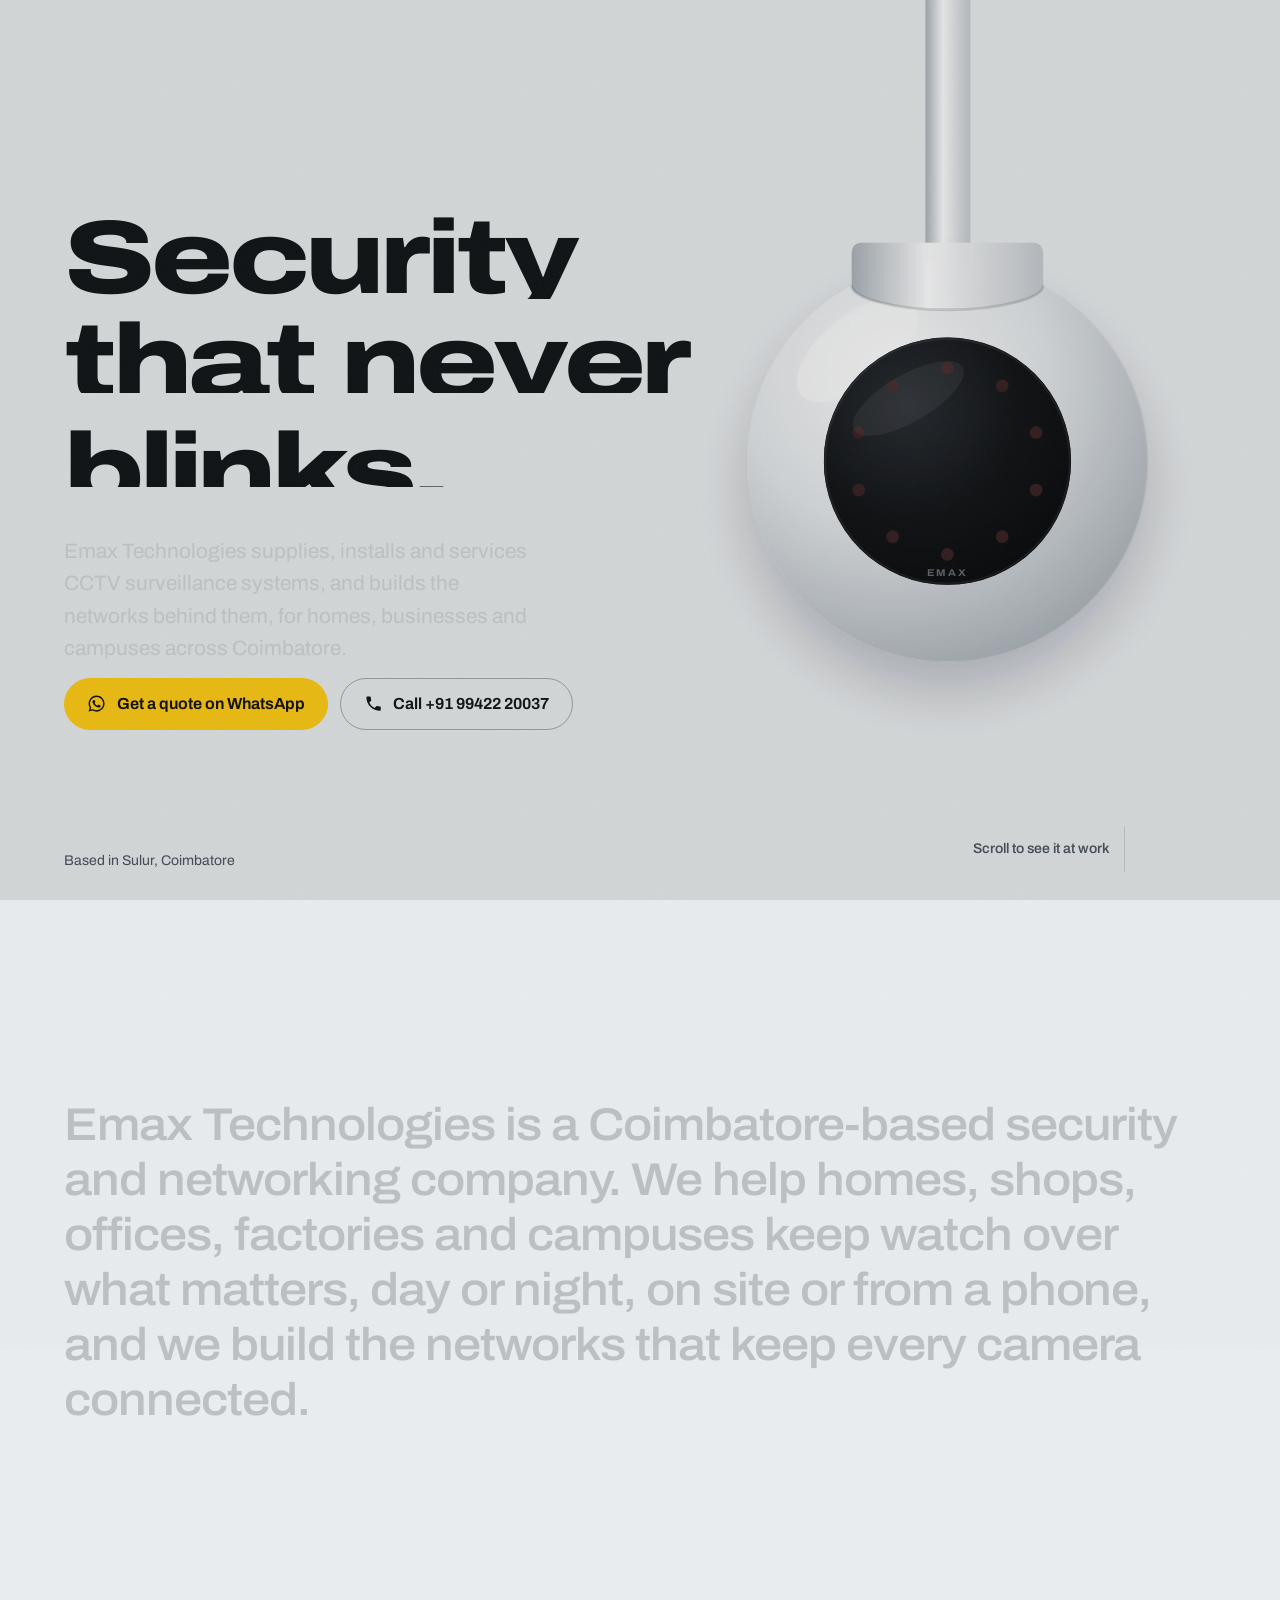
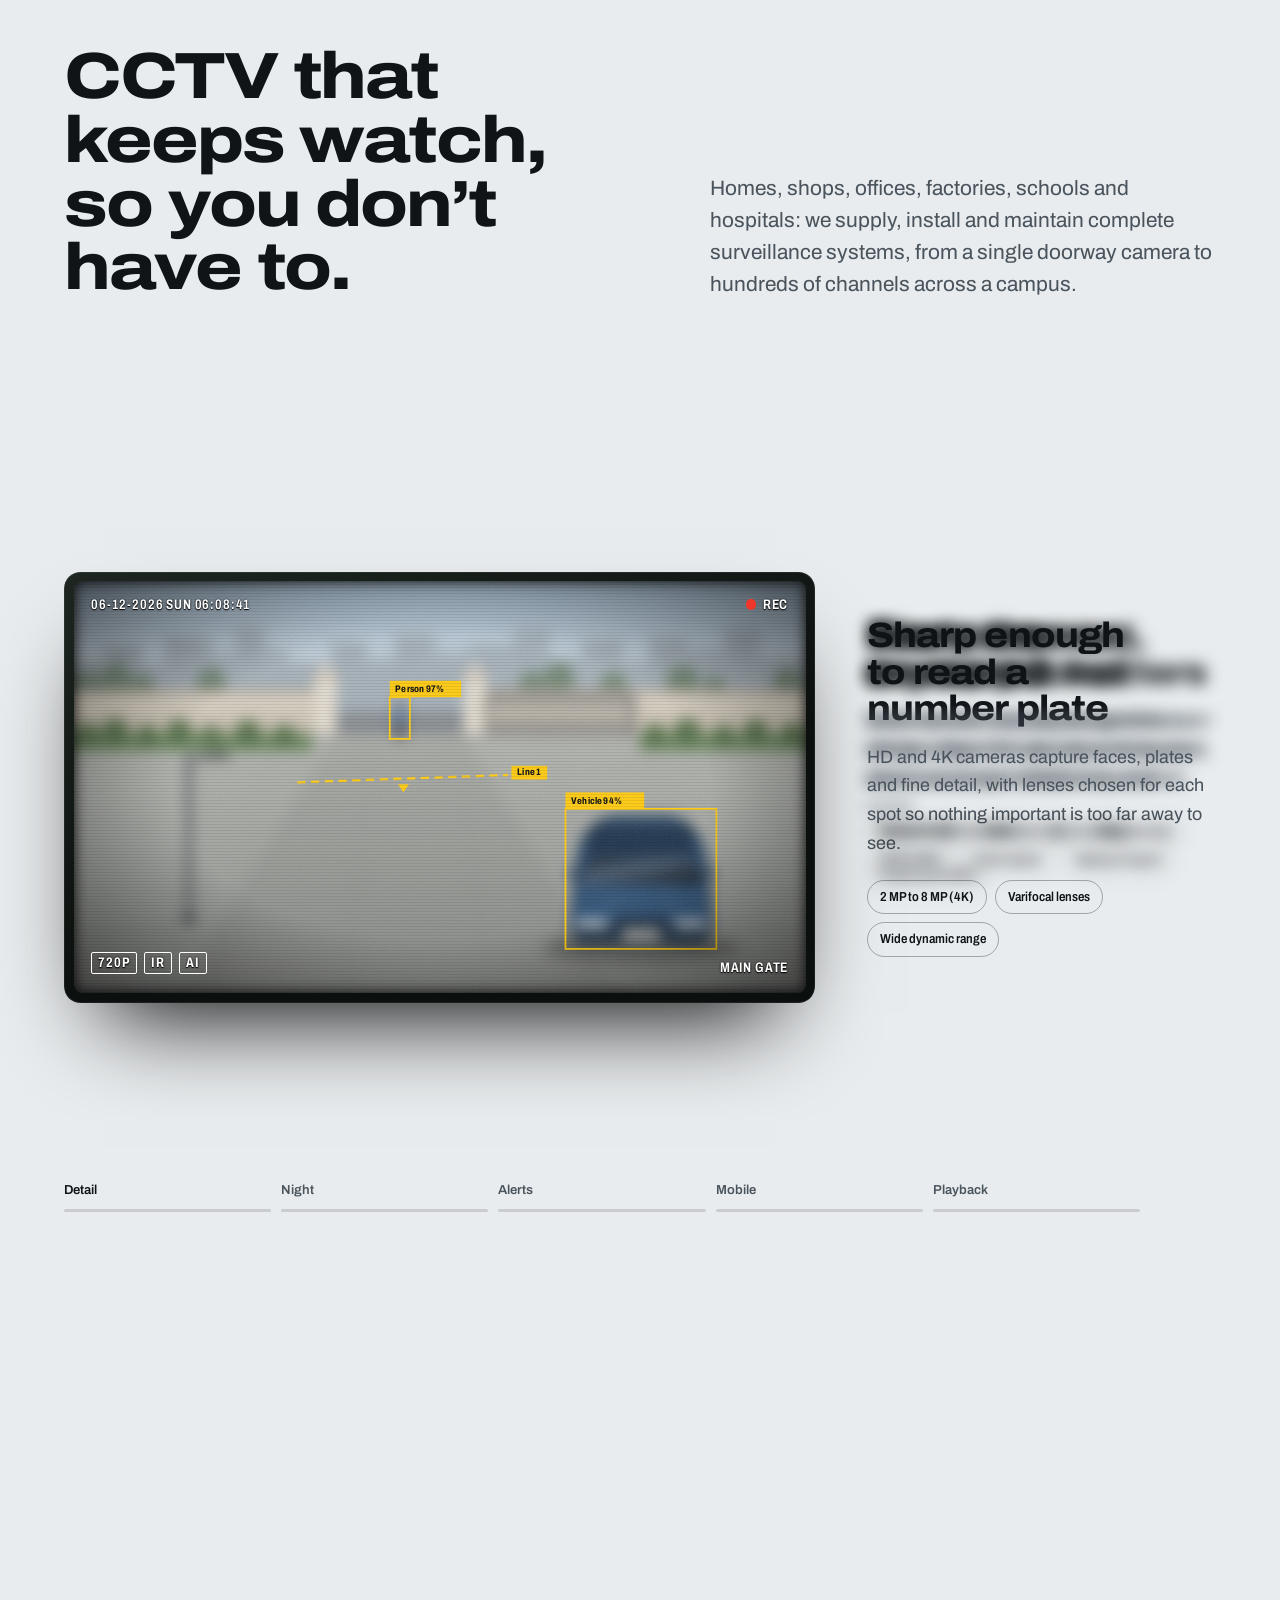
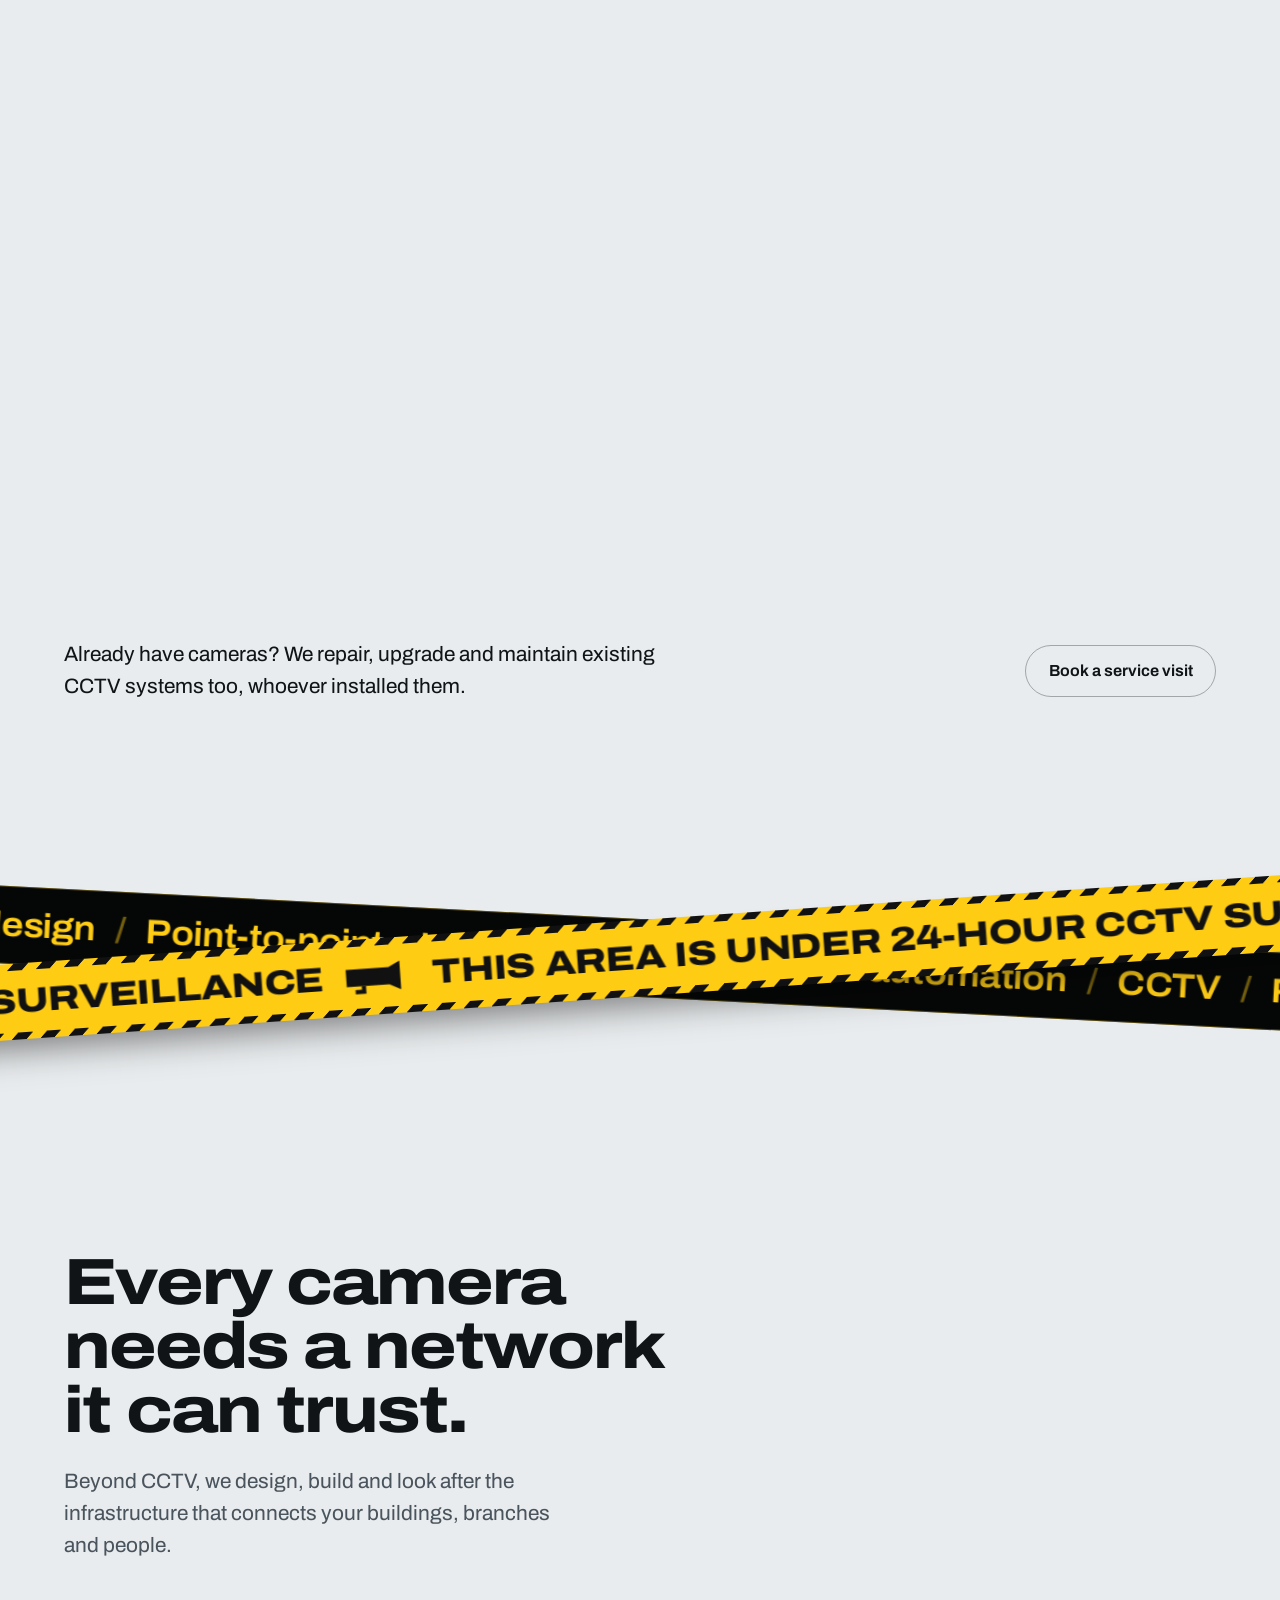
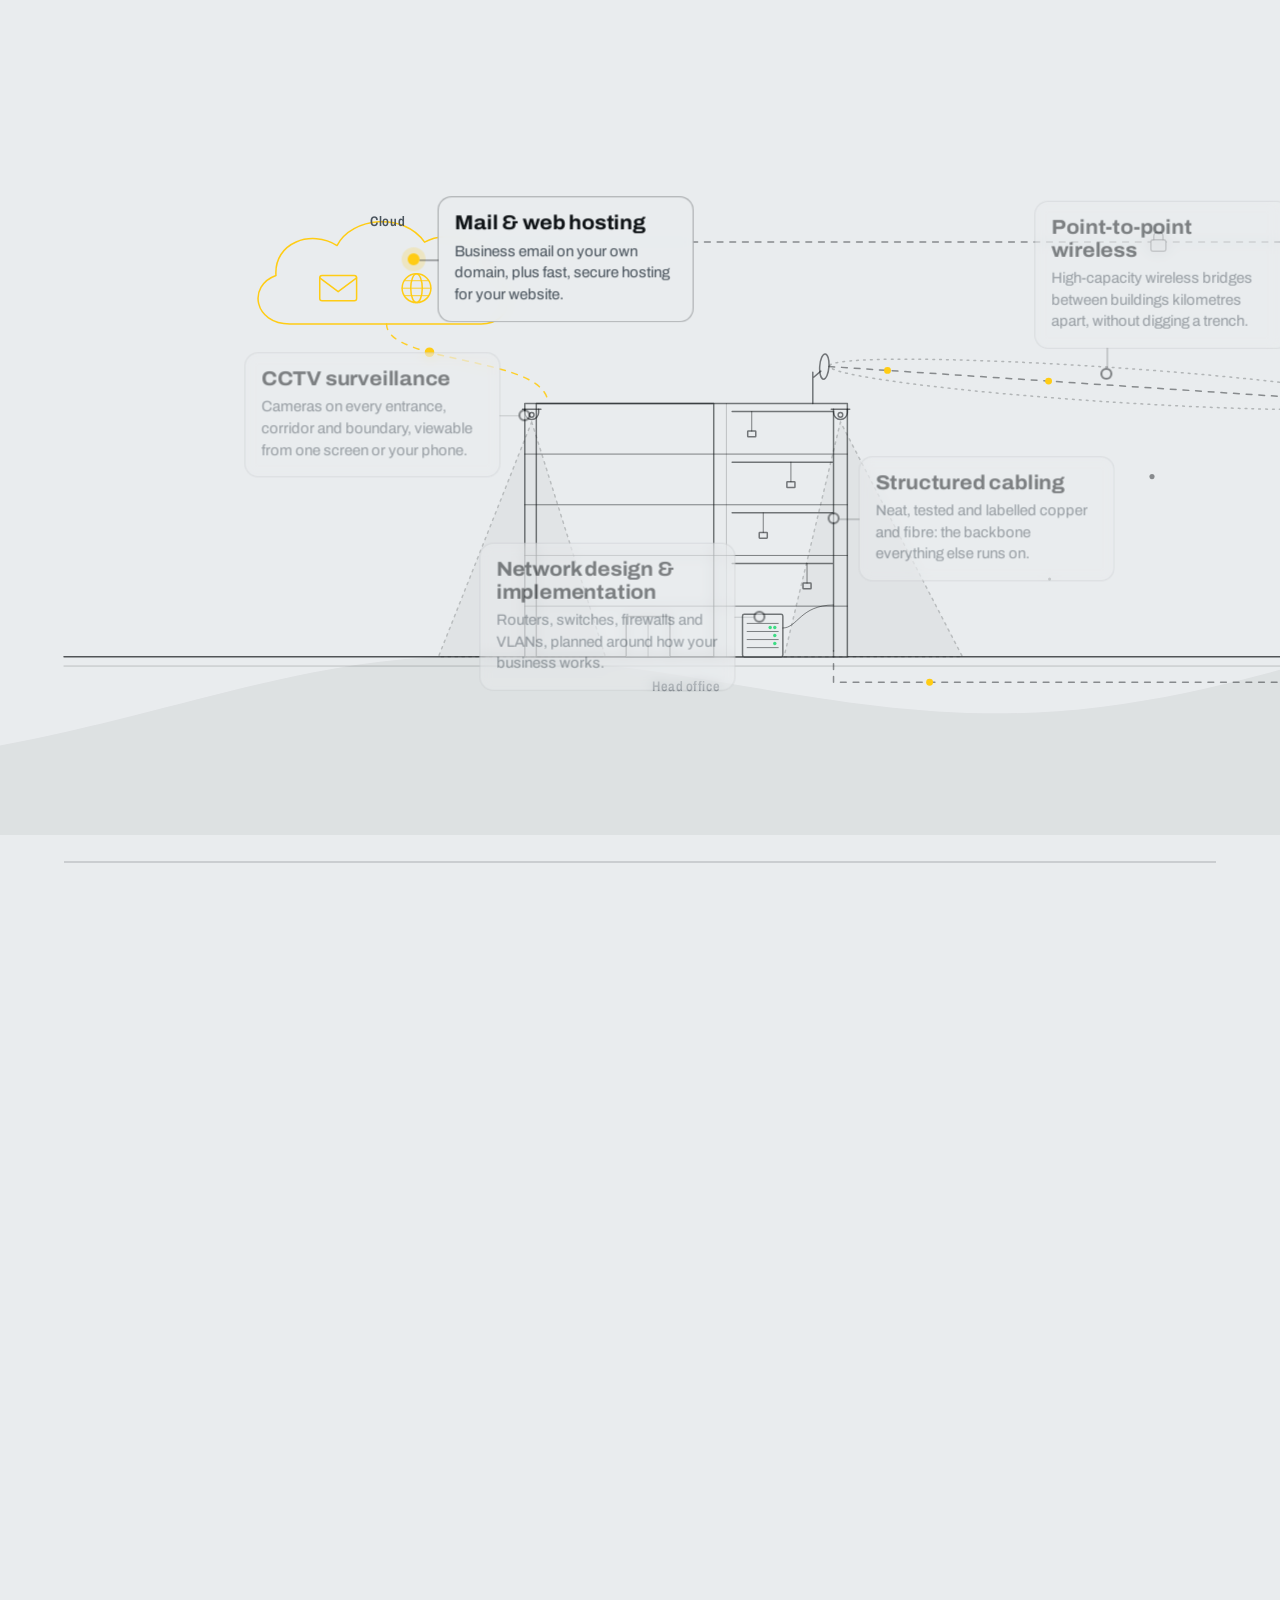
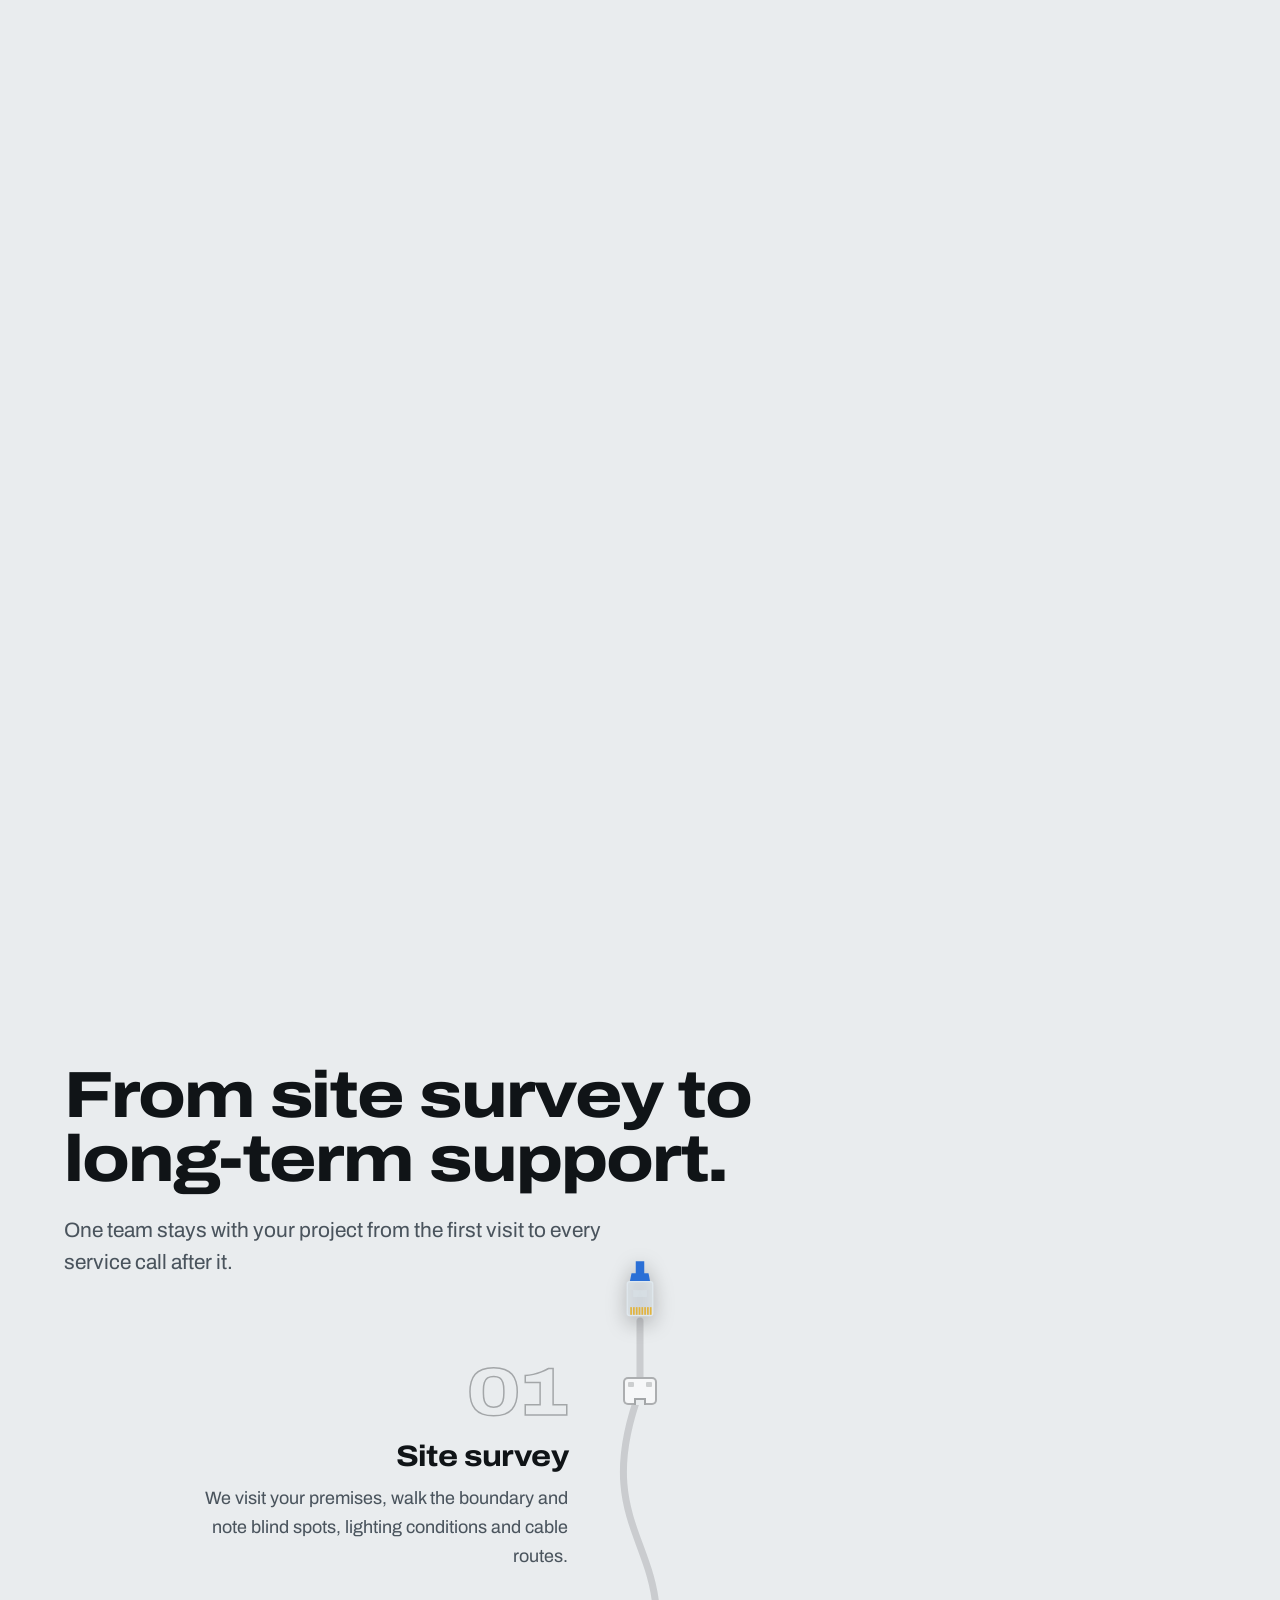
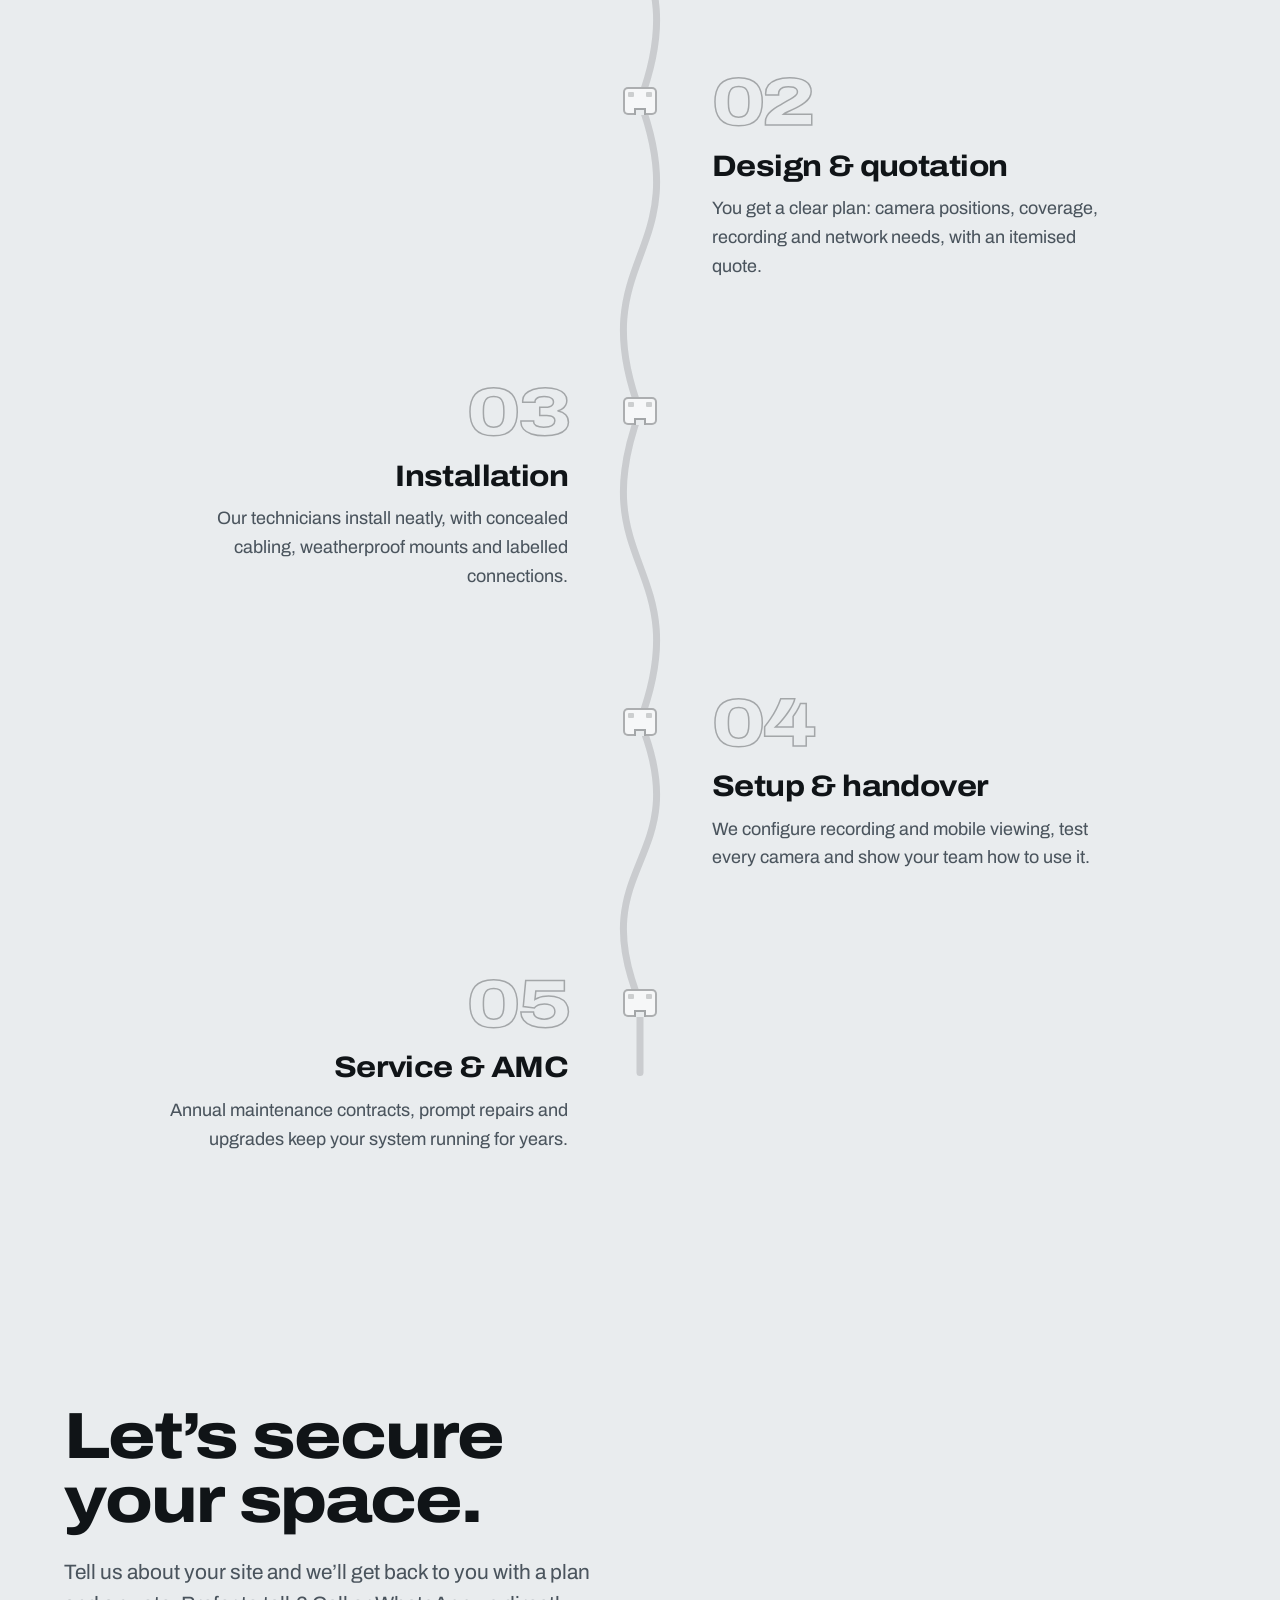
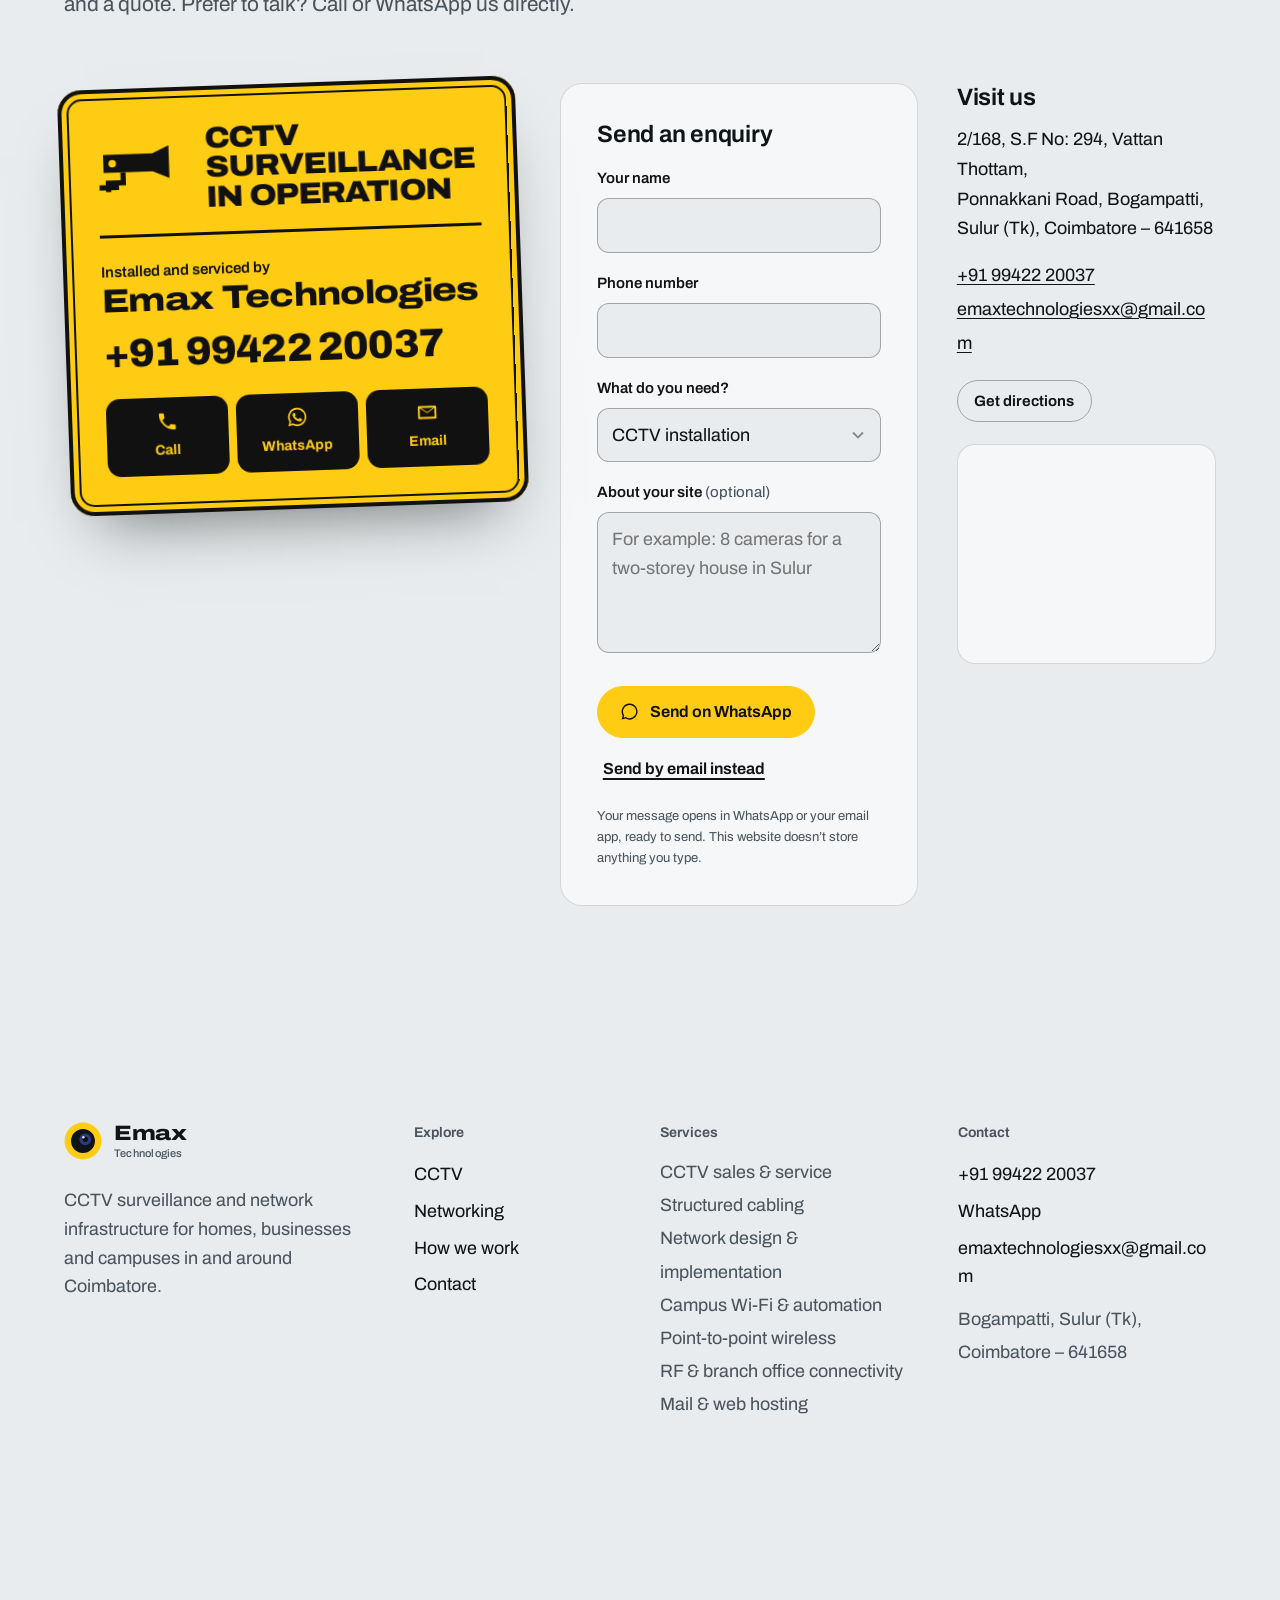
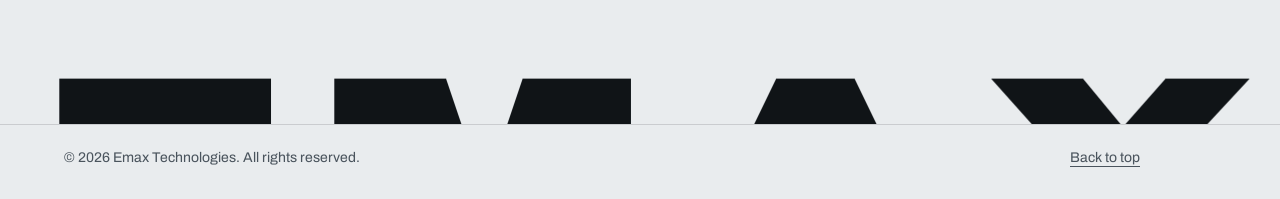
==== index.html @ 62b6ce47 "first commit" ====
<!doctype html>
<html lang="en-IN" class="no-js" data-theme="day">
<head>
  <meta charset="utf-8">
  <meta name="viewport" content="width=device-width, initial-scale=1, viewport-fit=cover">
  <title>Emax Technologies | CCTV Surveillance &amp; Network Solutions in Coimbatore</title>
  <meta name="description" content="Emax Technologies supplies, installs and services CCTV surveillance systems in Coimbatore, and builds the networks behind them: structured cabling, network design, campus Wi-Fi, point-to-point wireless, RF and branch office connectivity, and mail &amp; web hosting.">
  <meta name="theme-color" content="#E9ECEE">
  <meta name="format-detection" content="telephone=no">
  <link rel="icon" href="assets/img/favicon.svg" type="image/svg+xml">
  <link rel="apple-touch-icon" href="assets/img/apple-touch-icon.png">

  <meta property="og:type" content="website">
  <meta property="og:site_name" content="Emax Technologies">
  <meta property="og:title" content="Emax Technologies | CCTV &amp; Network Solutions, Coimbatore">
  <meta property="og:description" content="CCTV surveillance sales, installation and service, plus the networks behind them, for homes, businesses and campuses across Coimbatore.">
  <meta property="og:image" content="assets/img/og-image.png">
  <meta property="og:locale" content="en_IN">
  <meta name="twitter:card" content="summary_large_image">

  <link rel="preconnect" href="https://fonts.googleapis.com">
  <link rel="preconnect" href="https://fonts.gstatic.com" crossorigin>
  <link rel="stylesheet" href="https://fonts.googleapis.com/css2?family=Archivo:wdth,wght@62..125,100..900&amp;display=swap">
  <link rel="stylesheet" href="assets/css/main.css">
  <script>document.documentElement.className = document.documentElement.className.replace('no-js', 'js');</script>

  <script type="application/ld+json">
  {
    "@context": "https://schema.org",
    "@type": "LocalBusiness",
    "name": "Emax Technologies",
    "description": "CCTV surveillance sales and service, structured cabling, network design and implementation, campus Wi-Fi and automation, point-to-point wireless, RF and branch office connectivity, and mail & web hosting in Coimbatore.",
    "telephone": "+91-99422-20037",
    "email": "emaxtechnologiesxx@gmail.com",
    "address": {
      "@type": "PostalAddress",
      "streetAddress": "2/168, S.F No: 294, Vattan Thottam, Ponnakkani Road, Bogampatti",
      "addressLocality": "Sulur Taluk, Coimbatore",
      "addressRegion": "Tamil Nadu",
      "postalCode": "641658",
      "addressCountry": "IN"
    },
    "areaServed": "Coimbatore",
    "knowsAbout": [
      "CCTV surveillance sales and service",
      "RF connectivity",
      "Branch office connectivity",
      "Mail and web hosting",
      "Structured cabling",
      "Network design and implementation",
      "Point-to-point wireless connectivity",
      "Campus Wi-Fi and automation"
    ]
  }
  </script>
</head>
<body>
  <a class="skip" href="#main">Skip to content</a>

  <!-- Shared SVG definitions: the lens used by the loader and the hero camera -->
  <svg class="sprite" width="0" height="0" aria-hidden="true" focusable="false">
    <defs>
      <radialGradient id="gGlass" cx="40%" cy="36%" r="72%">
        <stop offset="0" stop-color="#4a5aa8"/>
        <stop offset=".32" stop-color="#232766"/>
        <stop offset=".68" stop-color="#0b0c1c"/>
        <stop offset="1" stop-color="#040408"/>
      </radialGradient>
      <linearGradient id="gCoat" x1="0" y1="0" x2="1" y2="1">
        <stop offset=".18" stop-color="#5ef0c0" stop-opacity="0"/>
        <stop offset=".46" stop-color="#5ef0c0" stop-opacity=".34"/>
        <stop offset=".58" stop-color="#a070ff" stop-opacity=".3"/>
        <stop offset=".86" stop-color="#a070ff" stop-opacity="0"/>
      </linearGradient>
      <radialGradient id="gBarrel" cx="50%" cy="50%" r="50%">
        <stop offset=".78" stop-color="#16191d"/>
        <stop offset=".9" stop-color="#2c3238"/>
        <stop offset="1" stop-color="#0c0e10"/>
      </radialGradient>
      <symbol id="lensCore" viewBox="-100 -100 200 200">
        <circle r="100" fill="url(#gBarrel)"/>
        <circle r="91" fill="none" stroke="#3a4148" stroke-width="2"/>
        <circle r="84" fill="#060709"/>
        <circle r="74" fill="url(#gGlass)"/>
        <circle r="74" fill="url(#gCoat)"/>
        <circle r="56" fill="none" stroke="#ffffff" stroke-opacity=".07" stroke-width="1.5"/>
        <circle r="31" fill="#020203"/>
        <circle r="31" fill="none" stroke="#6b7cff" stroke-opacity=".25" stroke-width="1.5"/>
        <ellipse cx="-30" cy="-36" rx="17" ry="9" transform="rotate(-38 -30 -36)" fill="#ffffff" opacity=".6"/>
        <circle cx="26" cy="27" r="5" fill="#ffffff" opacity=".22"/>
        <circle cx="10" cy="-12" r="2.4" fill="#ffffff" opacity=".5"/>
      </symbol>
    </defs>
  </svg>

  <!-- Loader: the lens focuses as the page loads, then its iris opens -->
  <div class="loader" id="loader" aria-hidden="true">
    <div class="loader__bg"></div>
    <div class="loader__lens" id="loaderLens">
      <svg class="loader__svg" viewBox="-200 -200 400 400">
        <defs>
          <clipPath id="irisClip"><circle r="74"/></clipPath>
          <linearGradient id="gBlade" x1="0" y1="0" x2="1" y2="1">
            <stop offset="0" stop-color="#30363d"/>
            <stop offset=".55" stop-color="#1a1e23"/>
            <stop offset="1" stop-color="#0d0f12"/>
          </linearGradient>
          <path id="ringPath" d="M0,-150 a150,150 0 1,1 0,300 a150,150 0 1,1 0,-300"/>
        </defs>
        <g class="loader__ring" id="loaderRing">
          <circle class="ring-track" r="186"/>
          <circle class="ring-arc" id="loaderArc" r="186" pathLength="100" transform="rotate(-90)"/>
          <g class="ring-ticks" id="loaderTicks"></g>
          <g class="ring-spin">
            <text class="ring-text"><textPath href="#ringPath" textLength="930" lengthAdjust="spacing">EMAX TECHNOLOGIES — SECURE VISION — 1:1.6 / 2.8–12 MM — 4K ULTRA HD — IR CORRECTED —</textPath></text>
          </g>
        </g>
        <g class="loader__barrel" id="loaderBarrel">
          <circle r="128" fill="#0b0d0f"/>
          <circle r="124" fill="none" stroke="#2a3036" stroke-width="7" stroke-dasharray="2 4"/>
          <circle r="112" fill="#111418"/>
          <circle r="104" fill="none" stroke="#2b3137" stroke-width="1.5"/>
        </g>
        <use href="#lensCore" x="-100" y="-100" width="200" height="200"/>
        <g clip-path="url(#irisClip)" id="irisBlades" class="iris">
          <path/><path/><path/><path/><path/><path/><path/><path/>
        </g>
      </svg>
    </div>
    <div class="loader__meta">
      <p class="loader__word">Emax Technologies</p>
      <p class="loader__pct"><span id="loaderPct">0</span>%</p>
    </div>
  </div>

  <!-- Detection-box cursor (fine pointers only) -->
  <div class="cursor" id="cursor" aria-hidden="true">
    <div class="cursor__box"><i></i><i></i><i></i><i></i><span class="cursor__label">Person 98%</span></div>
    <div class="cursor__dot"></div>
  </div>

  <header class="nav" id="nav">
    <a class="brand" href="#top" aria-label="Emax Technologies, back to top">
      <svg class="brand__mark" viewBox="0 0 40 40" aria-hidden="true">
        <circle cx="20" cy="20" r="19.5" fill="#FFCC14"/>
        <circle cx="20" cy="20" r="12.6" fill="#101417"/>
        <circle cx="22.4" cy="18.2" r="6.2" fill="#2b3a7a"/>
        <circle cx="22.4" cy="18.2" r="2.7" fill="#05060a"/>
        <circle cx="20.4" cy="16.1" r="1.3" fill="#fff" opacity=".85"/>
      </svg>
      <span class="brand__word">Emax <small>Technologies</small></span>
    </a>
    <nav class="nav__links" aria-label="Primary">
      <a href="#cctv">CCTV</a>
      <a href="#network">Networking</a>
      <a href="#process">How we work</a>
      <a href="#contact">Contact</a>
    </nav>
    <div class="nav__end">
      <span class="mode" id="mode" aria-hidden="true"><i class="mode__icon"></i><span class="mode__txt">Day mode</span></span>
      <a class="btn btn--signal btn--sm" href="tel:+919942220037" data-lock="Call">
        <svg class="ico" viewBox="0 0 24 24" aria-hidden="true"><path d="M6.6 10.8a15.1 15.1 0 0 0 6.6 6.6l2.2-2.2a1 1 0 0 1 1-.25 11.4 11.4 0 0 0 3.6.57 1 1 0 0 1 1 1V20a1 1 0 0 1-1 1A17 17 0 0 1 3 4a1 1 0 0 1 1-1h3.5a1 1 0 0 1 1 1c0 1.25.2 2.45.57 3.57a1 1 0 0 1-.25 1z"/></svg>
        <span>Call now</span>
      </a>
      <button class="nav__toggle" id="menuToggle" type="button" aria-expanded="false" aria-controls="menu">
        <span class="nav__toggle-lines" aria-hidden="true"><i></i><i></i></span>
        <span class="nav__toggle-txt">Menu</span>
      </button>
    </div>
  </header>

  <div class="menu" id="menu" hidden>
    <nav class="menu__links" aria-label="Mobile">
      <a href="#cctv">CCTV</a>
      <a href="#network">Networking</a>
      <a href="#process">How we work</a>
      <a href="#contact">Contact</a>
    </nav>
    <div class="menu__contact">
      <a class="btn btn--signal" href="tel:+919942220037">Call +91&nbsp;99422&nbsp;20037</a>
      <a class="btn btn--ghost" href="https://wa.me/919942220037?text=Hello%20Emax%20Technologies%2C%20I%27d%20like%20to%20know%20more%20about%20your%20services." target="_blank" rel="noopener">Chat on WhatsApp</a>
    </div>
  </div>

  <main id="main">

    <!-- ============ HERO ============ -->
    <section class="hero" id="top" data-theme="day" aria-labelledby="hero-title">
      <svg class="hero__fov" id="heroFov" aria-hidden="true" focusable="false">
        <defs>
          <radialGradient id="gFov" gradientUnits="userSpaceOnUse" cx="0" cy="0" r="1200">
            <stop offset="0" stop-color="currentColor" stop-opacity=".16"/>
            <stop offset=".55" stop-color="currentColor" stop-opacity=".05"/>
            <stop offset="1" stop-color="currentColor" stop-opacity="0"/>
          </radialGradient>
        </defs>
        <path id="heroFovPath" fill="url(#gFov)"/>
      </svg>

      <div class="hero__cam" id="heroCam" aria-hidden="true">
        <svg class="turret" id="turret" viewBox="0 0 600 760" focusable="false">
          <defs>
            <linearGradient id="tTube" x1="0" x2="1">
              <stop offset="0" class="t-lo"/>
              <stop offset=".4" class="t-hi"/>
              <stop offset="1" class="t-lo2"/>
            </linearGradient>
            <radialGradient id="tSphere" cx="36%" cy="28%" r="78%">
              <stop offset="0" class="t-hi"/>
              <stop offset=".5" class="t-mid"/>
              <stop offset="1" class="t-lo"/>
            </radialGradient>
            <radialGradient id="tPlate" cx="34%" cy="28%" r="82%">
              <stop offset="0" stop-color="#262c33"/>
              <stop offset=".55" stop-color="#0c0e11"/>
              <stop offset="1" stop-color="#040506"/>
            </radialGradient>
            <radialGradient id="tLedGlow">
              <stop offset="0" stop-color="#ff6a58" stop-opacity="1"/>
              <stop offset=".3" stop-color="#ff3b30" stop-opacity=".55"/>
              <stop offset="1" stop-color="#ff3b30" stop-opacity="0"/>
            </radialGradient>
            <filter id="tShadow" x="-40%" y="-20%" width="180%" height="160%">
              <feDropShadow dx="0" dy="30" stdDeviation="28" flood-color="#0b1720" flood-opacity=".2"/>
            </filter>
            <clipPath id="tSphereClip"><circle cx="300" cy="470" r="205"/></clipPath>
          </defs>

          <g class="turret__body" id="turretBody">
            <rect x="277" y="-260" width="46" height="540" fill="url(#tTube)"/>
            <g filter="url(#tShadow)">
              <circle cx="300" cy="470" r="205" fill="url(#tSphere)"/>
            </g>
            <ellipse class="turret__spec" cx="208" cy="356" rx="74" ry="36" transform="rotate(-38 208 356)"/>
          </g>

          <g clip-path="url(#tSphereClip)">
            <g id="tEdge" transform="translate(300 470)"><circle r="126" fill="#020304"/></g>
            <g id="tFace" transform="translate(300 470)">
              <circle r="126" fill="url(#tPlate)"/>
              <circle r="124.5" fill="none" stroke="#ffffff" stroke-opacity=".08" stroke-width="2"/>
              <g class="leds" id="tLeds">
                <g transform="translate(90.35 29.36)"><circle class="led-glow" r="22" fill="url(#tLedGlow)"/><circle class="led" r="6.5"/></g>
                <g transform="translate(55.84 76.86)"><circle class="led-glow" r="22" fill="url(#tLedGlow)"/><circle class="led" r="6.5"/></g>
                <g transform="translate(0 95)"><circle class="led-glow" r="22" fill="url(#tLedGlow)"/><circle class="led" r="6.5"/></g>
                <g transform="translate(-55.84 76.86)"><circle class="led-glow" r="22" fill="url(#tLedGlow)"/><circle class="led" r="6.5"/></g>
                <g transform="translate(-90.35 29.36)"><circle class="led-glow" r="22" fill="url(#tLedGlow)"/><circle class="led" r="6.5"/></g>
                <g transform="translate(-90.35 -29.36)"><circle class="led-glow" r="22" fill="url(#tLedGlow)"/><circle class="led" r="6.5"/></g>
                <g transform="translate(-55.84 -76.86)"><circle class="led-glow" r="22" fill="url(#tLedGlow)"/><circle class="led" r="6.5"/></g>
                <g transform="translate(0 -95)"><circle class="led-glow" r="22" fill="url(#tLedGlow)"/><circle class="led" r="6.5"/></g>
                <g transform="translate(55.84 -76.86)"><circle class="led-glow" r="22" fill="url(#tLedGlow)"/><circle class="led" r="6.5"/></g>
                <g transform="translate(90.35 -29.36)"><circle class="led-glow" r="22" fill="url(#tLedGlow)"/><circle class="led" r="6.5"/></g>
              </g>
              <text class="turret__brand" y="117" text-anchor="middle">EMAX</text>
              <ellipse cx="-40" cy="-64" rx="64" ry="24" transform="rotate(-30 -40 -64)" fill="#ffffff" opacity=".07"/>
            </g>
            <g id="tLens" transform="translate(300 470)">
              <use id="heroLens" href="#lensCore" x="-62" y="-62" width="124" height="124"/>
            </g>
          </g>

          <g class="turret__body turret__collar-wrap">
            <path class="turret__collar" d="M212 246h176a10 10 0 0 1 10 10v34c0 13-44 25-98 25s-98-12-98-25v-34a10 10 0 0 1 10-10z" fill="url(#tTube)"/>
            <path d="M202 290c0 13 44 25 98 25s98-12 98-25" fill="none" stroke="#000" stroke-opacity=".14" stroke-width="3"/>
          </g>
        </svg>
      </div>

      <div class="hero__copy">
        <h1 class="hero__title" id="hero-title">
          <span class="line"><span class="line__in">Security</span></span>
          <span class="line"><span class="line__in">that never</span></span>
          <span class="line"><span class="line__in">blinks.</span></span>
        </h1>
        <p class="hero__lede">Emax Technologies supplies, installs and services CCTV surveillance systems, and builds the networks behind them, for homes, businesses and campuses across Coimbatore.</p>
        <div class="hero__actions">
          <a class="btn btn--signal" href="https://wa.me/919942220037?text=Hello%20Emax%20Technologies%2C%20I%27d%20like%20a%20quote%20for%20a%20CCTV%20installation." target="_blank" rel="noopener" data-lock="WhatsApp">
            <svg class="ico" viewBox="0 0 24 24" aria-hidden="true"><path d="M12 2a10 10 0 0 0-8.6 15.1L2 22l5-1.3A10 10 0 1 0 12 2zm0 18.2a8.2 8.2 0 0 1-4.2-1.15l-.3-.18-3 .78.8-2.9-.2-.3A8.2 8.2 0 1 1 12 20.2zm4.5-6.1c-.25-.12-1.47-.72-1.7-.8-.23-.09-.4-.13-.56.12-.17.25-.65.8-.79.97-.15.17-.29.19-.54.06a6.7 6.7 0 0 1-3.32-2.9c-.25-.43.25-.4.72-1.33.08-.17.04-.31-.02-.43-.06-.13-.56-1.35-.77-1.85-.2-.48-.41-.42-.56-.42h-.48c-.17 0-.44.06-.67.31-.23.25-.88.86-.88 2.1s.9 2.43 1.02 2.6c.13.17 1.77 2.7 4.29 3.79 1.6.69 2.22.75 3.02.63.49-.07 1.47-.6 1.68-1.18.2-.58.2-1.08.15-1.18-.06-.11-.23-.17-.48-.29z"/></svg>
            <span>Get a quote on WhatsApp</span>
          </a>
          <a class="btn btn--ghost" href="tel:+919942220037" data-lock="Call">
            <svg class="ico" viewBox="0 0 24 24" aria-hidden="true"><path d="M6.6 10.8a15.1 15.1 0 0 0 6.6 6.6l2.2-2.2a1 1 0 0 1 1-.25 11.4 11.4 0 0 0 3.6.57 1 1 0 0 1 1 1V20a1 1 0 0 1-1 1A17 17 0 0 1 3 4a1 1 0 0 1 1-1h3.5a1 1 0 0 1 1 1c0 1.25.2 2.45.57 3.57a1 1 0 0 1-.25 1z"/></svg>
            <span>Call +91&nbsp;99422&nbsp;20037</span>
          </a>
        </div>
      </div>

      <div class="hero__foot">
        <p class="hero__loc">Based in Sulur, Coimbatore</p>
        <a class="hero__scroll" href="#about"><span>Scroll to see it at work</span><i aria-hidden="true"></i></a>
      </div>
    </section>

    <!-- ============ ABOUT (scan reveal) ============ -->
    <section class="about" id="about" data-theme="night" aria-label="About Emax Technologies">
      <p class="about__text scan" id="scan">
        <span class="scan__base">Emax Technologies is a Coimbatore-based security and networking company. We help homes, shops, offices, factories and campuses keep watch over what matters, day or night, on site or from a phone, and we build the networks that keep every camera connected.</span>
        <span class="scan__lit" aria-hidden="true">Emax Technologies is a Coimbatore-based security and networking company. We help homes, shops, offices, factories and campuses keep watch over what matters, day or night, on site or from a phone, and we build the networks that keep every camera connected.</span>
        <span class="scan__beam" aria-hidden="true"></span>
      </p>
    </section>

    <!-- ============ CCTV SHOWCASE ============ -->
    <section class="cctv" id="cctv" data-theme="night" aria-labelledby="cctv-title">
      <header class="cctv__head wrap">
        <h2 class="h2 focus-in" id="cctv-title">CCTV that keeps watch, so you don’t have to.</h2>
        <p class="lede">Homes, shops, offices, factories, schools and hospitals: we supply, install and maintain complete surveillance systems, from a single doorway camera to hundreds of channels across a campus.</p>
      </header>

      <div class="cctv__track" id="cctvTrack">
        <div class="cctv__sticky">
          <div class="monitor-wrap" id="monitorWrap">
          <div class="monitor" id="monitor">
            <div class="screen" id="screen">
              <svg class="feed" id="feed" viewBox="0 0 1600 900" preserveAspectRatio="xMidYMid meet" aria-hidden="true" focusable="false">
                <defs>
                  <linearGradient id="fSky" x1="0" y1="0" x2="0" y2="1"><stop offset="0" stop-color="#9db3c6"/><stop offset="1" stop-color="#dfe6ea"/></linearGradient>
                  <linearGradient id="fGround" x1="0" y1="0" x2="0" y2="1"><stop offset="0" stop-color="#b5b7b2"/><stop offset="1" stop-color="#8e918d"/></linearGradient>
                  <linearGradient id="fWall" x1="0" y1="0" x2="0" y2="1"><stop offset="0" stop-color="#e0d8cb"/><stop offset="1" stop-color="#c6bdaf"/></linearGradient>
                  <linearGradient id="fCarGlass" x1="0" y1="0" x2="1" y2="1"><stop offset="0" stop-color="#1e2834"/><stop offset=".45" stop-color="#55677b"/><stop offset=".55" stop-color="#3a4858"/><stop offset="1" stop-color="#151c24"/></linearGradient>
                  <radialGradient id="fPool"><stop offset="0" stop-color="#fff4cc" stop-opacity=".95"/><stop offset=".45" stop-color="#ffe9a8" stop-opacity=".35"/><stop offset="1" stop-color="#ffe9a8" stop-opacity="0"/></radialGradient>
                  <filter id="fSoft" x="-20%" y="-50%" width="140%" height="200%"><feGaussianBlur stdDeviation="10"/></filter>
                </defs>
                <g id="scene">
                  <rect width="1600" height="300" fill="url(#fSky)"/>
                  <path fill="#a8b3bb" d="M0 292V172H64V140H150V182H196V118H300V160H352V96H420V150H470V176H560V130H640V170H700V112H790V158H860V140H960V104H1040V166H1110V128H1200V176H1256V120H1340V150H1420V100H1500V168H1600V292Z"/>
                  <g class="f-win">
                    <rect x="20" y="190" width="9" height="11"/><rect x="90" y="156" width="9" height="11"/><rect x="110" y="156" width="9" height="11"/><rect x="90" y="176" width="9" height="11"/><rect x="110" y="196" width="9" height="11"/>
                    <rect x="216" y="134" width="9" height="11"/><rect x="236" y="134" width="9" height="11"/><rect x="256" y="154" width="9" height="11"/><rect x="216" y="174" width="9" height="11"/><rect x="236" y="194" width="9" height="11"/>
                    <rect x="370" y="112" width="9" height="11"/><rect x="390" y="132" width="9" height="11"/><rect x="370" y="152" width="9" height="11"/><rect x="390" y="172" width="9" height="11"/>
                    <rect x="580" y="146" width="9" height="11"/><rect x="600" y="166" width="9" height="11"/><rect x="620" y="146" width="9" height="11"/>
                    <rect x="716" y="128" width="9" height="11"/><rect x="736" y="148" width="9" height="11"/><rect x="756" y="128" width="9" height="11"/><rect x="716" y="168" width="9" height="11"/>
                    <rect x="976" y="120" width="9" height="11"/><rect x="996" y="140" width="9" height="11"/><rect x="1016" y="120" width="9" height="11"/><rect x="976" y="160" width="9" height="11"/><rect x="1016" y="180" width="9" height="11"/>
                    <rect x="1130" y="144" width="9" height="11"/><rect x="1150" y="164" width="9" height="11"/><rect x="1170" y="144" width="9" height="11"/>
                    <rect x="1276" y="136" width="9" height="11"/><rect x="1296" y="156" width="9" height="11"/><rect x="1316" y="136" width="9" height="11"/><rect x="1276" y="176" width="9" height="11"/>
                    <rect x="1440" y="116" width="9" height="11"/><rect x="1460" y="136" width="9" height="11"/><rect x="1480" y="116" width="9" height="11"/><rect x="1440" y="156" width="9" height="11"/><rect x="1460" y="176" width="9" height="11"/>
                  </g>
                  <g fill="#768a78">
                    <circle cx="30" cy="226" r="30"/><circle cx="92" cy="214" r="34"/><circle cx="150" cy="230" r="26"/><circle cx="300" cy="222" r="32"/><circle cx="1000" cy="226" r="28"/><circle cx="1060" cy="214" r="34"/><circle cx="1180" cy="228" r="30"/><circle cx="1330" cy="220" r="36"/><circle cx="1400" cy="232" r="24"/><circle cx="1560" cy="222" r="32"/>
                  </g>
                  <rect x="574" y="286" width="278" height="48" fill="#868b90"/>
                  <rect x="574" y="298" width="278" height="4" fill="#a3a7aa"/>
                  <rect x="0" y="244" width="560" height="90" fill="url(#fWall)"/>
                  <rect x="860" y="244" width="740" height="90" fill="url(#fWall)"/>
                  <rect x="0" y="236" width="560" height="12" fill="#b6ad9f"/>
                  <rect x="860" y="236" width="740" height="12" fill="#b6ad9f"/>
                  <rect x="526" y="206" width="48" height="128" fill="#e6dfd2"/><rect x="520" y="198" width="60" height="12" fill="#bdb4a6"/>
                  <rect x="852" y="206" width="48" height="128" fill="#e6dfd2"/><rect x="846" y="198" width="60" height="12" fill="#bdb4a6"/>
                  <rect x="540" y="182" width="20" height="17" rx="3" fill="#f3efe4"/><rect x="866" y="182" width="20" height="17" rx="3" fill="#f3efe4"/>
                  <g fill="none" stroke="#3b4047">
                    <rect x="902" y="252" width="320" height="78" stroke-width="5"/>
                    <path stroke-width="3" d="M902 268h320M902 314h320M924 252v78M946 252v78M968 252v78M990 252v78M1012 252v78M1034 252v78M1056 252v78M1078 252v78M1100 252v78M1122 252v78M1144 252v78M1166 252v78M1188 252v78M1210 252v78"/>
                  </g>
                  <path fill="url(#fGround)" d="M0 332H1600V900H0Z"/>
                  <path fill="#000" fill-opacity=".05" d="M572 332H852L1190 900H226Z"/>
                  <g stroke="#000" stroke-opacity=".08" stroke-width="2" fill="none">
                    <path d="M0 352H1600M0 378H1600M0 410H1600M0 448H1600M0 494H1600M0 548H1600M0 612H1600M0 688H1600M0 776H1600M0 878H1600"/>
                    <path d="M62 332L-300 900M449 332L300 900M643 332L600 900M836 332L900 900M1030 332L1200 900M1223 332L1500 900M1417 332L1800 900M256 332L0 900"/>
                  </g>
                  <rect x="0" y="332" width="520" height="40" fill="#6f8a63"/>
                  <rect x="1236" y="332" width="364" height="40" fill="#6f8a63"/>
                  <g fill="#5a744e">
                    <circle cx="30" cy="336" r="26"/><circle cx="90" cy="330" r="30"/><circle cx="160" cy="338" r="24"/><circle cx="230" cy="330" r="28"/><circle cx="300" cy="338" r="22"/><circle cx="380" cy="332" r="28"/><circle cx="460" cy="338" r="24"/>
                    <circle cx="1270" cy="336" r="24"/><circle cx="1340" cy="330" r="30"/><circle cx="1420" cy="338" r="24"/><circle cx="1490" cy="330" r="28"/><circle cx="1570" cy="336" r="26"/>
                  </g>
                  <g>
                    <rect x="246" y="380" width="10" height="362" fill="#4b5158"/>
                    <rect x="236" y="732" width="30" height="14" rx="3" fill="#3d4248"/>
                    <path d="M251 386h48" stroke="#4b5158" stroke-width="7" fill="none"/>
                    <rect x="288" y="376" width="50" height="15" rx="5" fill="#3b4047"/>
                    <rect x="296" y="389" width="34" height="5" rx="2" fill="#f6f0dc"/>
                  </g>
                  <g id="fCar">
                    <ellipse cx="1240" cy="802" rx="214" ry="30" fill="#000" opacity=".32" filter="url(#fSoft)"/>
                    <path fill="#2d4a69" d="M1096 618C1100 560 1130 520 1180 512H1300C1350 520 1380 560 1384 618L1396 742C1398 772 1380 790 1352 790H1128C1100 790 1082 772 1084 742Z"/>
                    <path fill="#22384f" d="M1150 528H1330C1350 532 1358 548 1356 568L1352 604H1128L1124 568C1122 548 1130 532 1150 528Z"/>
                    <path fill="#3d5f83" d="M1160 536H1320" stroke="#4d6f93" stroke-width="3"/>
                    <path fill="url(#fCarGlass)" d="M1128 606H1352L1372 662H1108Z"/>
                    <path fill="#34567a" d="M1106 664H1374L1386 738H1094Z"/>
                    <path fill="none" stroke="#fff" stroke-opacity=".14" stroke-width="3" d="M1182 672L1172 734M1298 672L1308 734"/>
                    <path fill="#e9eef2" class="f-headlight" d="M1098 742H1170L1164 758H1100Z"/>
                    <path fill="#e9eef2" class="f-headlight" d="M1310 742H1382L1380 758H1316Z"/>
                    <rect x="1182" y="742" width="116" height="14" rx="3" fill="#1a2633"/>
                    <path fill="#22374e" d="M1092 758H1388L1384 784C1382 790 1376 792 1370 792H1110C1104 792 1098 790 1096 784Z"/>
                    <rect x="1198" y="761" width="84" height="23" rx="2" fill="#f5f5ef" stroke="#1b1f24" stroke-width="1.5"/>
                    <text class="f-plate" x="1240" y="777.5" text-anchor="middle">TN 37 EM 2026</text>
                    <ellipse cx="1090" cy="640" rx="14" ry="8" fill="#22384f"/>
                    <ellipse cx="1390" cy="640" rx="14" ry="8" fill="#22384f"/>
                  </g>
                  <g id="fPerson" transform="translate(712 340) scale(.5)" opacity="0">
                    <ellipse cx="0" cy="2" rx="30" ry="8" fill="#000" opacity=".3"/>
                    <g id="fBody">
                      <rect id="fLegL" x="-17" y="-66" width="15" height="66" rx="7" fill="#2a2e35"/>
                      <rect id="fLegR" x="2" y="-66" width="15" height="66" rx="7" fill="#2a2e35"/>
                      <rect id="fArmL" x="-31" y="-120" width="11" height="56" rx="5.5" fill="#5d7391"/>
                      <rect id="fArmR" x="20" y="-120" width="11" height="56" rx="5.5" fill="#5d7391"/>
                      <path fill="#6d86a6" d="M-22-122c0-8 6-12 14-12h16c8 0 14 4 14 12l-2 60h-40z"/>
                      <circle cy="-147" r="14.5" fill="#8f6c55"/>
                      <path fill="#1c1c1e" d="M-14.5-149c0-12 29-12 29 0-4-6-25-6-29 0z"/>
                    </g>
                  </g>
                  <rect id="fDark" width="1600" height="900" fill="#05070b" opacity="0"/>
                  <g class="f-light" id="fLight" opacity="0">
                    <ellipse cx="318" cy="742" rx="250" ry="84" fill="url(#fPool)"/>
                    <ellipse cx="313" cy="396" rx="60" ry="28" fill="url(#fPool)"/>
                    <circle cx="550" cy="190" r="46" fill="url(#fPool)"/>
                    <circle cx="876" cy="190" r="46" fill="url(#fPool)"/>
                    <ellipse cx="712" cy="360" rx="190" ry="40" fill="url(#fPool)" opacity=".6"/>
                  </g>
                </g>
              </svg>

              <!-- Analytics overlays stay in colour, even over IR footage -->
              <svg class="feed feed--ov" viewBox="0 0 1600 900" preserveAspectRatio="xMidYMid meet" aria-hidden="true" focusable="false">
                <g id="fWire" class="f-wire" opacity="0">
                  <path d="M488 440L948 424" stroke="#FFCC14" stroke-width="5" stroke-dasharray="18 12" fill="none"/>
                  <path d="M708 444l12 18 12-18z" fill="#FFCC14"/>
                  <rect x="956" y="404" width="78" height="30" fill="#FFCC14"/>
                  <text class="f-tag" x="995" y="425" text-anchor="middle">Line 1</text>
                </g>
                <g id="fAI" class="f-ai" opacity="0">
                  <g id="fCarBox">
                    <rect x="1074" y="498" width="330" height="306" fill="none" stroke="#FFCC14" stroke-width="4"/>
                    <rect x="1074" y="462" width="172" height="36" fill="#FFCC14"/>
                    <text class="f-tag" x="1086" y="487">Vehicle 94%</text>
                  </g>
                  <g id="fPBox">
                    <rect id="fPBoxRect" fill="none" stroke="#FFCC14" stroke-width="4"/>
                    <g id="fPLabel"><rect width="156" height="36" fill="#FFCC14"/><text class="f-tag" x="12" y="25">Person 97%</text></g>
                  </g>
                </g>
                <g id="fZoomLink" opacity="0" fill="none" stroke="#FFCC14" stroke-width="3">
                  <rect x="1192" y="755" width="96" height="35"/>
                  <path d="M1288 755L1376 268" stroke-dasharray="8 8"/>
                </g>
              </svg>

              <div class="zoom" id="zoom" aria-hidden="true">
                <svg viewBox="1186 753 108 40" preserveAspectRatio="xMidYMid slice" focusable="false"><use href="#scene"/></svg>
                <span>Digital zoom 8×</span>
              </div>

              <div class="fx fx--noise" aria-hidden="true"></div>
              <div class="fx fx--scan" aria-hidden="true"></div>
              <div class="fx fx--vig" aria-hidden="true"></div>
              <div class="fx fx--flash" id="flash" aria-hidden="true"></div>

              <div class="osd" aria-hidden="true">
                <span class="osd__time" id="osdTime">10-11-2026 Tue 12:00:00</span>
                <span class="osd__rec"><i></i>REC</span>
                <span class="osd__flags"><b id="osdRes" class="is-on">4K</b><b id="osdIR">IR</b><b id="osdAI">AI</b><b id="osdPB">Playback</b></span>
                <span class="osd__cam">Main gate</span>
              </div>

              <div class="notif" id="notif" aria-hidden="true">
                <span class="notif__icon"><svg viewBox="0 0 40 40"><circle cx="20" cy="20" r="19.5" fill="#FFCC14"/><circle cx="20" cy="20" r="12.6" fill="#101417"/><circle cx="22.4" cy="18.2" r="6.2" fill="#2b3a7a"/><circle cx="22.4" cy="18.2" r="2.7" fill="#05060a"/></svg></span>
                <span class="notif__body"><b>Line crossing at Main gate</b><span id="notifText">Person detected at 02:14:14</span></span>
                <span class="notif__time">now</span>
              </div>

              <div class="playback" id="playback" aria-hidden="true">
                <span class="playback__mode">◀◀ 8×</span>
                <span class="playback__bar"><i class="ev" style="left:14%"></i><i class="ev" style="left:31%"></i><i class="ev ev--hit" id="playEv" style="left:58%"></i><i class="playback__head" id="playHead"></i></span>
                <span class="playback__label">Event search</span>
              </div>

            </div>
          </div>
          <div class="phone" id="phone" aria-hidden="true">
            <span class="phone__notch"></span>
            <span class="phone__top"><b>Main gate</b><i>Live</i></span>
            <span class="phone__ctrl"><i></i><i></i><i></i></span>
          </div>
          </div>

          <ol class="cctv__steps" id="steps">
            <li class="step is-active">
              <h3 class="h3">Sharp enough to read a number plate</h3>
              <p>HD and 4K cameras capture faces, plates and fine detail, with lenses chosen for each spot so nothing important is too far away to see.</p>
              <ul class="specs"><li>2 MP to 8 MP (4K)</li><li>Varifocal lenses</li><li>Wide dynamic range</li></ul>
            </li>
            <li class="step">
              <h3 class="h3">Clear after dark</h3>
              <p>Infrared and colour night-vision cameras keep recording through the night, so your premises are as visible at 2 AM as at noon.</p>
              <ul class="specs"><li>IR night vision</li><li>Colour night vision</li><li>Weatherproof housings</li></ul>
            </li>
            <li class="step">
              <h3 class="h3">Alerts the moment it matters</h3>
              <p>Smart detection tells people apart from vehicles, flags line crossings and intrusions, and sends an alert straight to your phone.</p>
              <ul class="specs"><li>Person &amp; vehicle detection</li><li>Line crossing</li><li>Instant push alerts</li></ul>
            </li>
            <li class="step">
              <h3 class="h3">Your cameras, in your pocket</h3>
              <p>Watch live and recorded footage from your phone, tablet or PC. We set up the app and show you and your staff how to use it.</p>
              <ul class="specs"><li>Android &amp; iOS</li><li>Multi-site view</li><li>Shared access</li></ul>
            </li>
            <li class="step">
              <h3 class="h3">Every moment, on record</h3>
              <p>DVR and NVR recording with properly sized storage means footage is there when you need it, and easy to find by date, time or event.</p>
              <ul class="specs"><li>DVR &amp; NVR</li><li>Event search</li><li>Backup &amp; export</li></ul>
            </li>
          </ol>

          <nav class="chapters" id="chapters" aria-label="CCTV features">
            <button type="button" data-go="0"><span>Detail</span><i><b></b></i></button>
            <button type="button" data-go="1"><span>Night</span><i><b></b></i></button>
            <button type="button" data-go="2"><span>Alerts</span><i><b></b></i></button>
            <button type="button" data-go="3"><span>Mobile</span><i><b></b></i></button>
            <button type="button" data-go="4"><span>Playback</span><i><b></b></i></button>
          </nav>
        </div>
      </div>

      <div class="service-note wrap">
        <p>Already have cameras? We repair, upgrade and maintain existing CCTV systems too, whoever installed them.</p>
        <a class="btn btn--ghost" href="https://wa.me/919942220037?text=Hello%20Emax%20Technologies%2C%20I%27d%20like%20to%20book%20a%20service%20visit%20for%20my%20CCTV%20system." target="_blank" rel="noopener" data-lock="Book">Book a service visit</a>
      </div>
    </section>

    <!-- ============ TAPE ============ -->
    <div class="tape" id="tape" aria-hidden="true">
      <div class="tape__band tape__band--a">
        <div class="tape__track">
          <span>This area is under 24-hour CCTV surveillance</span><svg class="tape__cam" viewBox="0 0 48 24"><path d="M2 6h30l8-4v20l-8-4H2z" fill="currentColor"/><path d="M14 18v4h-6" stroke="currentColor" stroke-width="3" fill="none"/></svg>
          <span>This area is under 24-hour CCTV surveillance</span><svg class="tape__cam" viewBox="0 0 48 24"><path d="M2 6h30l8-4v20l-8-4H2z" fill="currentColor"/><path d="M14 18v4h-6" stroke="currentColor" stroke-width="3" fill="none"/></svg>
          <span>This area is under 24-hour CCTV surveillance</span><svg class="tape__cam" viewBox="0 0 48 24"><path d="M2 6h30l8-4v20l-8-4H2z" fill="currentColor"/><path d="M14 18v4h-6" stroke="currentColor" stroke-width="3" fill="none"/></svg>
          <span>This area is under 24-hour CCTV surveillance</span><svg class="tape__cam" viewBox="0 0 48 24"><path d="M2 6h30l8-4v20l-8-4H2z" fill="currentColor"/><path d="M14 18v4h-6" stroke="currentColor" stroke-width="3" fill="none"/></svg>
        </div>
      </div>
      <div class="tape__band tape__band--b">
        <div class="tape__track">
          <span>CCTV</span><i>/</i><span>RF connectivity</span><i>/</i><span>Branch office connectivity</span><i>/</i><span>Mail &amp; web hosting</span><i>/</i><span>Structured cabling</span><i>/</i><span>Network design</span><i>/</i><span>Point-to-point wireless</span><i>/</i><span>Campus Wi-Fi &amp; automation</span><i>/</i>
          <span>CCTV</span><i>/</i><span>RF connectivity</span><i>/</i><span>Branch office connectivity</span><i>/</i><span>Mail &amp; web hosting</span><i>/</i><span>Structured cabling</span><i>/</i><span>Network design</span><i>/</i><span>Point-to-point wireless</span><i>/</i><span>Campus Wi-Fi &amp; automation</span><i>/</i>
        </div>
      </div>
    </div>

    <!-- ============ NETWORK PANORAMA ============ -->
    <section class="net" id="network" data-theme="night" aria-labelledby="net-title">
      <header class="net__head wrap">
        <h2 class="h2 focus-in" id="net-title">Every camera needs a network it can trust.</h2>
        <p class="lede">Beyond CCTV, we design, build and look after the infrastructure that connects your buildings, branches and people.</p>
      </header>

      <div class="net__track" id="netTrack">
        <div class="net__sticky">
          <svg class="net__far" id="netFar" viewBox="0 0 2400 400" preserveAspectRatio="xMinYMax slice" aria-hidden="true" focusable="false">
            <path d="M0 330C160 300 260 250 420 262S700 320 860 300 1100 220 1280 236s320 90 480 70 300-90 440-80 200 40 200 40V400H0Z"/>
            <g class="stars"><circle cx="120" cy="60" r="2"/><circle cx="640" cy="40" r="1.6"/><circle cx="900" cy="120" r="2"/><circle cx="1180" cy="54" r="1.4"/><circle cx="1480" cy="100" r="2"/><circle cx="1720" cy="36" r="1.6"/><circle cx="2040" cy="90" r="2"/><circle cx="2300" cy="50" r="1.4"/><circle cx="820" cy="200" r="1.2"/><circle cx="1900" cy="180" r="1.2"/></g>
          </svg>

          <div class="pano" id="pano">
            <svg class="pano__art" id="panoArt" viewBox="0 0 4800 1000" aria-hidden="true" focusable="false">
              <defs>
                <pattern id="pWinHQ" x="820" y="400" width="44" height="88" patternUnits="userSpaceOnUse"><rect class="pwin" x="10" y="22" width="24" height="44" rx="2"/></pattern>
                <pattern id="pWinA" x="2160" y="480" width="50" height="90" patternUnits="userSpaceOnUse"><rect class="pwin" x="12" y="24" width="26" height="42" rx="2"/></pattern>
                <pattern id="pWinB" x="2620" y="600" width="65" height="80" patternUnits="userSpaceOnUse"><rect class="pwin" x="10" y="20" width="45" height="34" rx="2"/></pattern>
                <symbol id="sTree" overflow="visible"><path d="M0 0V-58"/><circle cy="-94" r="40"/><path class="thin" d="M0-60l-16-20M0-72l14-16"/></symbol>
                <symbol id="sCam" overflow="visible"><path d="M-16-10h32"/><path d="M-12-10v6a12 12 0 0 0 24 0v-6"/><circle cy="0" r="4"/></symbol>
                <symbol id="sAP" overflow="visible"><rect x="-18" y="-6" width="36" height="12" rx="6"/></symbol>
                <symbol id="sLock" overflow="visible"><rect class="solid" x="-13" y="-4" width="26" height="20" rx="4"/><path d="M-8-4v-6a8 8 0 0 1 16 0v6"/></symbol>
              </defs>

              <path class="ground" d="M0 840H4800"/>
              <path class="thin dim" d="M0 856H4800"/>

              <!-- Mail & web hosting -->
              <g class="svc" data-svc="hosting">
                <path class="solid" d="M392 262C330 262 318 196 368 178 364 120 430 98 474 126 500 76 590 68 626 120 668 96 736 118 736 176 786 188 784 262 724 262Z"/>
                <rect x="444" y="178" width="64" height="44" rx="4"/>
                <path d="M444 182l32 24 32-24"/>
                <circle cx="612" cy="200" r="25"/>
                <ellipse cx="612" cy="200" rx="10" ry="25"/>
                <path class="thin" d="M587 200h50M591 187h42M591 213h42"/>
                <path class="link" d="M560 262C560 332 840 318 840 400"/>
                <circle class="pkt" r="7"><animateMotion dur="2.6s" repeatCount="indefinite" path="M560 262C560 332 840 318 840 400"/></circle>
                <text class="cap" x="562" y="92" text-anchor="middle">Cloud</text>
              </g>

              <!-- Head office -->
              <g class="bldg">
                <rect class="solid" x="800" y="400" width="560" height="440"/>
                <rect x="820" y="400" width="308" height="440" fill="url(#pWinHQ)" stroke="none"/>
                <path class="thin" d="M800 488H1360M800 576H1360M800 664H1360M800 752H1360"/>
                <path class="thin dim" d="M1150 400V840"/>
                <rect class="solid" x="976" y="770" width="76" height="70"/>
                <path class="thin" d="M1014 770v70"/>
                <text class="cap" x="1080" y="900" text-anchor="middle">Head office</text>
              </g>

              <!-- Structured cabling -->
              <g class="svc" data-svc="cabling">
                <path d="M1160 414H1336V830M1160 502H1336M1160 590H1336M1160 678H1336"/>
                <path class="thin" d="M1194 414v34M1262 502v34M1214 590v34M1290 678v34"/>
                <rect x="1187" y="448" width="14" height="10" rx="1"/><rect x="1255" y="536" width="14" height="10" rx="1"/><rect x="1207" y="624" width="14" height="10" rx="1"/><rect x="1283" y="712" width="14" height="10" rx="1"/>
                <path class="link" d="M1336 830V884H2180V840"/>
                <circle class="pkt" r="6"><animateMotion dur="3.2s" repeatCount="indefinite" path="M1336 830V884H2180V840"/></circle>
              </g>

              <!-- Network design -->
              <g class="svc" data-svc="network">
                <rect class="solid" x="1178" y="766" width="70" height="74" rx="3"/>
                <path class="thin" d="M1186 782h54M1186 796h54M1186 810h54M1186 824h54"/>
                <circle class="led" cx="1234" cy="789" r="3"/><circle class="led" cx="1226" cy="789" r="3"/><circle class="led" cx="1234" cy="803" r="3"/><circle class="led" cx="1234" cy="817" r="3"/>
                <path class="thin" d="M1248 790c26 0 30-40 88-40"/>
              </g>

              <!-- CCTV on head office -->
              <g class="svc" data-svc="cctv">
                <use href="#sCam" x="812" y="420"/>
                <path class="cone" d="M812 432L650 840H940Z"/>
                <use href="#sCam" x="1348" y="420"/>
                <path class="cone" d="M1348 432L1250 840H1560Z"/>
              </g>

              <!-- Point-to-point wireless -->
              <g class="svc" data-svc="ptp">
                <path d="M1300 400V346M1300 356l14-12"/>
                <ellipse cx="1320" cy="336" rx="8" ry="22" transform="rotate(4 1320 336)"/>
                <ellipse class="fresnel" cx="1810" cy="367" rx="482" ry="30" transform="rotate(3.8 1810 367)"/>
                <path class="link" d="M1328 336L2294 400"/>
                <circle class="pkt" r="6"><animateMotion dur="1.9s" repeatCount="indefinite" path="M1328 336L2294 400"/></circle>
                <circle class="pkt" r="6"><animateMotion dur="1.9s" begin="-.95s" repeatCount="indefinite" path="M2294 400L1328 336"/></circle>
                <path d="M2312 480V412M2312 420l-14-12"/>
                <ellipse cx="2294" cy="402" rx="8" ry="22" transform="rotate(4 2294 402)"/>
              </g>

              <!-- Campus -->
              <g class="bldg">
                <rect class="solid" x="2160" y="480" width="300" height="360"/>
                <rect x="2160" y="480" width="300" height="360" fill="url(#pWinA)" stroke="none"/>
                <rect class="solid" x="2620" y="600" width="520" height="240"/>
                <rect x="2620" y="600" width="520" height="240" fill="url(#pWinB)" stroke="none"/>
                <use href="#sTree" x="2520" y="840"/>
                <use href="#sTree" x="2580" y="840"/>
                <use href="#sTree" x="3196" y="840"/>
                <text class="cap" x="2650" y="900" text-anchor="middle">Campus</text>
              </g>

              <!-- Campus Wi-Fi & automation -->
              <g class="svc" data-svc="wifi">
                <use href="#sAP" x="2410" y="470"/>
                <g class="waves" transform="translate(2410 470)"><path d="M-30-16a36 36 0 0 1 60 0"/><path d="M-52-28a62 62 0 0 1 104 0"/><path d="M-74-40a88 88 0 0 1 148 0"/></g>
                <use href="#sAP" x="2880" y="590"/>
                <g class="waves" transform="translate(2880 590)"><path d="M-30-16a36 36 0 0 1 60 0"/><path d="M-52-28a62 62 0 0 1 104 0"/><path d="M-74-40a88 88 0 0 1 148 0"/></g>
                <path d="M2540 840V706h28"/>
                <use href="#sAP" x="2586" y="706"/>
                <g class="waves" transform="translate(2586 706)"><path d="M-30-16a36 36 0 0 1 60 0"/><path d="M-52-28a62 62 0 0 1 104 0"/></g>
                <path d="M3236 840V798"/>
                <rect class="solid" x="3224" y="786" width="24" height="18" rx="2"/>
                <path class="boom" d="M3248 794H3372"/>
                <path d="M3170 840V722h-26"/>
                <circle class="led" cx="3144" cy="730" r="6"/>
              </g>

              <!-- RF connectivity -->
              <g class="svc" data-svc="rf">
                <path d="M3450 840L3492 270M3550 840L3508 270M3492 270H3508"/>
                <path class="thin" d="M3450 840L3542.6 740L3464.7 640L3527.9 540L3479.5 440L3513.2 340M3550 840L3457.4 740L3535.3 640L3472.1 540L3520.5 440L3486.8 340M3457.4 740H3542.6M3464.7 640H3535.3M3472.1 540H3527.9M3479.5 440H3520.5M3486.8 340H3513.2"/>
                <rect class="solid" x="3476" y="282" width="11" height="44" rx="2"/>
                <rect class="solid" x="3513" y="282" width="11" height="44" rx="2"/>
                <ellipse cx="3534" cy="352" rx="7" ry="18"/>
                <circle class="beacon" cx="3500" cy="256" r="7"/>
                <g class="waves" transform="translate(3560 352) rotate(90)"><path d="M-22-12a26 26 0 0 1 44 0"/><path d="M-40-24a48 48 0 0 1 80 0"/></g>
                <path class="link" d="M3542 352L3946 548"/>
                <circle class="pkt" r="6"><animateMotion dur="2.2s" repeatCount="indefinite" path="M3542 352L3946 548"/></circle>
                <path d="M3956 612V544M3934 552h40M3940 544v16M3954 544v16M3968 544v16"/>
                <text class="cap" x="3500" y="900" text-anchor="middle">Tower</text>
              </g>

              <!-- Remote site -->
              <g class="bldg">
                <path class="solid" d="M3760 840V660L3830 612V660L3900 612V660L3970 612V660L4040 612V660L4110 612V840Z"/>
                <path class="thin" d="M3790 840V770h52v70M3880 724h56M3990 724h56M3880 760h56M3990 760h56"/>
                <text class="cap" x="3935" y="900" text-anchor="middle">Remote site</text>
              </g>

              <!-- Branch office connectivity -->
              <g class="svc" data-svc="branch">
                <rect class="solid" x="4300" y="640" width="300" height="200"/>
                <path d="M4290 742H4610"/>
                <path class="thin" d="M4300 742l18-16h264l18 16"/>
                <rect x="4330" y="660" width="70" height="46" rx="2"/><rect x="4420" y="660" width="70" height="46" rx="2"/><rect x="4510" y="660" width="62" height="46" rx="2"/>
                <rect x="4328" y="770" width="74" height="48" rx="2"/><rect x="4420" y="770" width="60" height="70"/><rect x="4500" y="770" width="80" height="48" rx="2"/>
                <path class="link" d="M4430 640V120H736V176"/>
                <use href="#sLock" x="4430" y="388"/>
                <use href="#sLock" x="3000" y="120"/>
                <use href="#sLock" x="1900" y="120"/>
                <circle class="pkt" r="7"><animateMotion dur="7s" repeatCount="indefinite" path="M4430 640V120H736V176"/></circle>
                <text class="cap" x="4450" y="900" text-anchor="middle">Branch office</text>
              </g>
            </svg>

            <div class="callout" data-svc="hosting" data-place="right" style="--x:12.6;--y:15">
              <h3>Mail &amp; web hosting</h3>
              <p>Business email on your own domain, plus fast, secure hosting for your website.</p>
            </div>
            <div class="callout" data-svc="cctv" data-place="left" style="--x:16.7;--y:42">
              <h3>CCTV surveillance</h3>
              <p>Cameras on every entrance, corridor and boundary, viewable from one screen or your phone.</p>
            </div>
            <div class="callout" data-svc="network" data-place="left" style="--x:25.2;--y:77">
              <h3>Network design &amp; implementation</h3>
              <p>Routers, switches, firewalls and VLANs, planned around how your business works.</p>
            </div>
            <div class="callout" data-svc="cabling" data-place="right" style="--x:27.8;--y:60">
              <h3>Structured cabling</h3>
              <p>Neat, tested and labelled copper and fibre: the backbone everything else runs on.</p>
            </div>
            <div class="callout" data-svc="ptp" data-place="above" style="--x:37.7;--y:35">
              <h3>Point-to-point wireless</h3>
              <p>High-capacity wireless bridges between buildings kilometres apart, without digging a trench.</p>
            </div>
            <div class="callout" data-svc="wifi" data-place="above" style="--x:60;--y:56">
              <h3>Campus Wi-Fi &amp; automation</h3>
              <p>Seamless Wi-Fi across every block, plus automated gates, lighting and access control.</p>
            </div>
            <div class="callout" data-svc="rf" data-place="right" style="--x:73.3;--y:22">
              <h3>RF connectivity</h3>
              <p>Radio links that carry data, voice and video to sites cables can’t reach.</p>
            </div>
            <div class="callout" data-svc="branch" data-place="above" style="--x:92.3;--y:60">
              <h3>Branch office connectivity</h3>
              <p>Secure, always-on links that put every branch on the same network as head office.</p>
            </div>
          </div>

          <div class="net__scrub" aria-hidden="true"><i id="netBar"></i></div>
        </div>
      </div>
    </section>

    <!-- ============ PROCESS ============ -->
    <section class="process" id="process" data-theme="night" aria-labelledby="process-title">
      <header class="process__head wrap">
        <h2 class="h2 focus-in" id="process-title">From site survey to long-term support.</h2>
        <p class="lede">One team stays with your project from the first visit to every service call after it.</p>
      </header>

      <div class="process__body wrap" id="processBody">
        <svg class="cable" id="cable" aria-hidden="true" focusable="false">
          <path class="cable__bg" id="cableBg"/>
          <path class="cable__live" id="cableLive"/>
        </svg>
        <div class="plug" id="plug" aria-hidden="true">
          <svg viewBox="0 0 40 70" focusable="false">
            <rect x="15" y="0" width="10" height="16" fill="#2a6fd6"/>
            <path d="M10 14h20l2 10H8z" fill="#2a6fd6"/>
            <rect x="5" y="24" width="30" height="40" rx="3" fill="#dfe8ee" fill-opacity=".55" stroke="#dfe8ee" stroke-width="1.5"/>
            <path d="M12 34h16v8H12z" fill="#dfe8ee" fill-opacity=".4"/>
            <g fill="#e2b33c"><rect x="8.5" y="54" width="2" height="9"/><rect x="11.8" y="54" width="2" height="9"/><rect x="15.1" y="54" width="2" height="9"/><rect x="18.4" y="54" width="2" height="9"/><rect x="21.7" y="54" width="2" height="9"/><rect x="25" y="54" width="2" height="9"/><rect x="28.3" y="54" width="2" height="9"/><rect x="31.6" y="54" width="2" height="9"/></g>
          </svg>
        </div>
        <ol class="psteps">
          <li class="pstep">
            <span class="port" aria-hidden="true"><i class="port__led port__led--link"></i><i class="port__led port__led--act"></i></span>
            <span class="pstep__num" aria-hidden="true">01</span>
            <h3 class="h3">Site survey</h3>
            <p>We visit your premises, walk the boundary and note blind spots, lighting conditions and cable routes.</p>
          </li>
          <li class="pstep">
            <span class="port" aria-hidden="true"><i class="port__led port__led--link"></i><i class="port__led port__led--act"></i></span>
            <span class="pstep__num" aria-hidden="true">02</span>
            <h3 class="h3">Design &amp; quotation</h3>
            <p>You get a clear plan: camera positions, coverage, recording and network needs, with an itemised quote.</p>
          </li>
          <li class="pstep">
            <span class="port" aria-hidden="true"><i class="port__led port__led--link"></i><i class="port__led port__led--act"></i></span>
            <span class="pstep__num" aria-hidden="true">03</span>
            <h3 class="h3">Installation</h3>
            <p>Our technicians install neatly, with concealed cabling, weatherproof mounts and labelled connections.</p>
          </li>
          <li class="pstep">
            <span class="port" aria-hidden="true"><i class="port__led port__led--link"></i><i class="port__led port__led--act"></i></span>
            <span class="pstep__num" aria-hidden="true">04</span>
            <h3 class="h3">Setup &amp; handover</h3>
            <p>We configure recording and mobile viewing, test every camera and show your team how to use it.</p>
          </li>
          <li class="pstep">
            <span class="port" aria-hidden="true"><i class="port__led port__led--link"></i><i class="port__led port__led--act"></i></span>
            <span class="pstep__num" aria-hidden="true">05</span>
            <h3 class="h3">Service &amp; AMC</h3>
            <p>Annual maintenance contracts, prompt repairs and upgrades keep your system running for years.</p>
          </li>
        </ol>
      </div>
    </section>

    <!-- ============ CONTACT ============ -->
    <section class="contact" id="contact" data-theme="day" aria-labelledby="contact-title">
      <header class="contact__head wrap">
        <h2 class="h2 focus-in" id="contact-title">Let’s secure your space.</h2>
        <p class="lede">Tell us about your site and we’ll get back to you with a plan and a quote. Prefer to talk? Call or WhatsApp us directly.</p>
      </header>

      <div class="contact__grid wrap">
        <div class="sticker" id="sticker">
          <div class="sticker__inner">
            <div class="sticker__head">
              <svg class="sticker__cam" viewBox="0 0 120 64" aria-hidden="true" focusable="false">
                <path d="M8 10h66l22-10v44L74 34H8z" fill="currentColor"/>
                <circle cx="20" cy="22" r="5" fill="#FFCC14"/>
                <path d="M34 34v14H14v12" stroke="currentColor" stroke-width="7" fill="none"/>
                <path d="M2 54h26" stroke="currentColor" stroke-width="7"/>
              </svg>
              <p class="sticker__warn">CCTV surveillance in operation</p>
            </div>
            <p class="sticker__by">Installed and serviced by</p>
            <p class="sticker__name">Emax Technologies</p>
            <a class="sticker__phone" href="tel:+919942220037" data-lock="Call">+91&nbsp;99422&nbsp;20037</a>
            <div class="sticker__actions">
              <a href="tel:+919942220037" data-lock="Call">
                <svg class="ico" viewBox="0 0 24 24" aria-hidden="true"><path d="M6.6 10.8a15.1 15.1 0 0 0 6.6 6.6l2.2-2.2a1 1 0 0 1 1-.25 11.4 11.4 0 0 0 3.6.57 1 1 0 0 1 1 1V20a1 1 0 0 1-1 1A17 17 0 0 1 3 4a1 1 0 0 1 1-1h3.5a1 1 0 0 1 1 1c0 1.25.2 2.45.57 3.57a1 1 0 0 1-.25 1z"/></svg>
                Call
              </a>
              <a href="https://wa.me/919942220037?text=Hello%20Emax%20Technologies%2C%20I%27d%20like%20to%20know%20more%20about%20your%20services." target="_blank" rel="noopener" data-lock="WhatsApp">
                <svg class="ico" viewBox="0 0 24 24" aria-hidden="true"><path d="M12 2a10 10 0 0 0-8.6 15.1L2 22l5-1.3A10 10 0 1 0 12 2zm0 18.2a8.2 8.2 0 0 1-4.2-1.15l-.3-.18-3 .78.8-2.9-.2-.3A8.2 8.2 0 1 1 12 20.2zm4.5-6.1c-.25-.12-1.47-.72-1.7-.8-.23-.09-.4-.13-.56.12-.17.25-.65.8-.79.97-.15.17-.29.19-.54.06a6.7 6.7 0 0 1-3.32-2.9c-.25-.43.25-.4.72-1.33.08-.17.04-.31-.02-.43-.06-.13-.56-1.35-.77-1.85-.2-.48-.41-.42-.56-.42h-.48c-.17 0-.44.06-.67.31-.23.25-.88.86-.88 2.1s.9 2.43 1.02 2.6c.13.17 1.77 2.7 4.29 3.79 1.6.69 2.22.75 3.02.63.49-.07 1.47-.6 1.68-1.18.2-.58.2-1.08.15-1.18-.06-.11-.23-.17-.48-.29z"/></svg>
                WhatsApp
              </a>
              <a href="mailto:emaxtechnologiesxx@gmail.com?subject=Enquiry%20from%20website" data-lock="Email">
                <svg class="ico" viewBox="0 0 24 24" aria-hidden="true"><path d="M3 5h18a1 1 0 0 1 1 1v12a1 1 0 0 1-1 1H3a1 1 0 0 1-1-1V6a1 1 0 0 1 1-1zm1 2.3V17h16V7.3l-8 5.6zM5.2 7 12 11.7 18.8 7z"/></svg>
                Email
              </a>
            </div>
          </div>
        </div>

        <form class="enquiry" id="enquiry" novalidate>
          <h3 class="h3">Send an enquiry</h3>
          <div class="field">
            <label for="f-name">Your name</label>
            <input id="f-name" name="name" type="text" autocomplete="name" required>
            <p class="field__err" id="f-name-err" hidden>Enter your name so we know who to reply to.</p>
          </div>
          <div class="field">
            <label for="f-phone">Phone number</label>
            <input id="f-phone" name="phone" type="tel" autocomplete="tel" inputmode="tel" required>
            <p class="field__err" id="f-phone-err" hidden>Enter a phone number with at least 10 digits.</p>
          </div>
          <div class="field">
            <label for="f-service">What do you need?</label>
            <select id="f-service" name="service">
              <option>CCTV installation</option>
              <option>CCTV service or repair</option>
              <option>RF connectivity</option>
              <option>Branch office connectivity</option>
              <option>Mail &amp; web hosting</option>
              <option>Structured cabling</option>
              <option>Network design &amp; implementation</option>
              <option>Point-to-point wireless</option>
              <option>Campus Wi-Fi &amp; automation</option>
              <option>Something else</option>
            </select>
          </div>
          <div class="field">
            <label for="f-msg">About your site <span class="opt">(optional)</span></label>
            <textarea id="f-msg" name="message" rows="4" placeholder="For example: 8 cameras for a two-storey house in Sulur"></textarea>
          </div>
          <div class="enquiry__actions">
            <button class="btn btn--signal" type="submit" data-lock="Send">
              <svg class="ico" viewBox="0 0 24 24" aria-hidden="true"><path d="M12 2a10 10 0 0 0-8.6 15.1L2 22l5-1.3A10 10 0 1 0 12 2zm0 18.2a8.2 8.2 0 0 1-4.2-1.15l-.3-.18-3 .78.8-2.9-.2-.3A8.2 8.2 0 1 1 12 20.2z"/></svg>
              <span>Send on WhatsApp</span>
            </button>
            <button class="btn btn--text" type="button" id="sendMail" data-lock="Email">Send by email instead</button>
          </div>
          <p class="enquiry__note">Your message opens in WhatsApp or your email app, ready to send. This website doesn’t store anything you type.</p>
        </form>

        <div class="visit">
          <h3 class="h3">Visit us</h3>
          <address>
            2/168, S.F No: 294, Vattan Thottam,<br>
            Ponnakkani Road, Bogampatti,<br>
            Sulur (Tk), Coimbatore – 641658
          </address>
          <ul class="visit__lines">
            <li><a href="tel:+919942220037">+91&nbsp;99422&nbsp;20037</a></li>
            <li><a href="mailto:emaxtechnologiesxx@gmail.com">emaxtechnologiesxx@gmail.com</a></li>
          </ul>
          <a class="btn btn--ghost btn--sm" href="https://www.google.com/maps/search/?api=1&amp;query=2%2F168%20Vattan%20Thottam%2C%20Ponnakkani%20Road%2C%20Bogampatti%2C%20Sulur%2C%20Coimbatore%20641658" target="_blank" rel="noopener" data-lock="Map">Get directions</a>
          <div class="map">
            <iframe title="Map of Bogampatti, Sulur, Coimbatore" src="https://maps.google.com/maps?q=Bogampatti%2C%20Sulur%2C%20Coimbatore%2C%20Tamil%20Nadu%20641658&amp;t=m&amp;z=13&amp;output=embed" loading="lazy" referrerpolicy="no-referrer-when-downgrade"></iframe>
          </div>
        </div>
      </div>
    </section>
  </main>

  <footer class="footer" id="footer" data-theme="night">
    <div class="footer__top wrap">
      <div class="footer__brand">
        <a class="brand" href="#top" aria-label="Emax Technologies, back to top">
          <svg class="brand__mark" viewBox="0 0 40 40" aria-hidden="true">
            <circle cx="20" cy="20" r="19.5" fill="#FFCC14"/>
            <circle cx="20" cy="20" r="12.6" fill="#101417"/>
            <circle cx="22.4" cy="18.2" r="6.2" fill="#2b3a7a"/>
            <circle cx="22.4" cy="18.2" r="2.7" fill="#05060a"/>
            <circle cx="20.4" cy="16.1" r="1.3" fill="#fff" opacity=".85"/>
          </svg>
          <span class="brand__word">Emax <small>Technologies</small></span>
        </a>
        <p>CCTV surveillance and network infrastructure for homes, businesses and campuses in and around Coimbatore.</p>
      </div>
      <nav class="footer__col" aria-label="Footer">
        <h3>Explore</h3>
        <a href="#cctv">CCTV</a>
        <a href="#network">Networking</a>
        <a href="#process">How we work</a>
        <a href="#contact">Contact</a>
      </nav>
      <div class="footer__col">
        <h3>Services</h3>
        <p>CCTV sales &amp; service<br>Structured cabling<br>Network design &amp; implementation<br>Campus Wi-Fi &amp; automation<br>Point-to-point wireless<br>RF &amp; branch office connectivity<br>Mail &amp; web hosting</p>
      </div>
      <div class="footer__col">
        <h3>Contact</h3>
        <a href="tel:+919942220037">+91&nbsp;99422&nbsp;20037</a>
        <a href="https://wa.me/919942220037" target="_blank" rel="noopener">WhatsApp</a>
        <a href="mailto:emaxtechnologiesxx@gmail.com">emaxtechnologiesxx@gmail.com</a>
        <p>Bogampatti, Sulur (Tk),<br>Coimbatore – 641658</p>
      </div>
    </div>
    <div class="footer__mark" id="footerMark" aria-hidden="true"><span>E</span><span>M</span><span>A</span><span>X</span></div>
    <div class="footer__base wrap">
      <p>© <span id="year">2026</span> Emax Technologies. All rights reserved.</p>
      <a class="totop" href="#top">Back to top</a>
    </div>
  </footer>

  <a class="fab" id="fab" href="https://wa.me/919942220037?text=Hello%20Emax%20Technologies%2C%20I%27d%20like%20to%20know%20more%20about%20your%20services." target="_blank" rel="noopener" aria-label="Chat with Emax Technologies on WhatsApp" data-lock="WhatsApp">
    <svg viewBox="0 0 24 24" aria-hidden="true"><path d="M12 2a10 10 0 0 0-8.6 15.1L2 22l5-1.3A10 10 0 1 0 12 2zm0 18.2a8.2 8.2 0 0 1-4.2-1.15l-.3-.18-3 .78.8-2.9-.2-.3A8.2 8.2 0 1 1 12 20.2zm4.5-6.1c-.25-.12-1.47-.72-1.7-.8-.23-.09-.4-.13-.56.12-.17.25-.65.8-.79.97-.15.17-.29.19-.54.06a6.7 6.7 0 0 1-3.32-2.9c-.25-.43.25-.4.72-1.33.08-.17.04-.31-.02-.43-.06-.13-.56-1.35-.77-1.85-.2-.48-.41-.42-.56-.42h-.48c-.17 0-.44.06-.67.31-.23.25-.88.86-.88 2.1s.9 2.43 1.02 2.6c.13.17 1.77 2.7 4.29 3.79 1.6.69 2.22.75 3.02.63.49-.07 1.47-.6 1.68-1.18.2-.58.2-1.08.15-1.18-.06-.11-.23-.17-.48-.29z"/></svg>
  </a>
  <a class="fab fab--call" href="tel:+919942220037" aria-label="Call Emax Technologies">
    <svg viewBox="0 0 24 24" aria-hidden="true"><path d="M6.6 10.8a15.1 15.1 0 0 0 6.6 6.6l2.2-2.2a1 1 0 0 1 1-.25 11.4 11.4 0 0 0 3.6.57 1 1 0 0 1 1 1V20a1 1 0 0 1-1 1A17 17 0 0 1 3 4a1 1 0 0 1 1-1h3.5a1 1 0 0 1 1 1c0 1.25.2 2.45.57 3.57a1 1 0 0 1-.25 1z"/></svg>
  </a>

  <script src="assets/vendor/gsap.min.js" defer></script>
  <script src="assets/vendor/lenis.min.js" defer></script>
  <script src="assets/js/main.js" defer></script>
</body>
</html>
---- assets/css/main.css ----
/* =========================================================
   Emax Technologies — main stylesheet
   Concept: the page behaves like a day/night CCTV camera.
   Day = porcelain camera housing. Night = IR monochrome.
   ========================================================= */

/* ---------- Tokens ---------- */
:root {
  --porcelain: #E9ECEE;
  --porcelain-2: #F6F7F8;
  --lens: #101417;
  --ir: #0A0E0C;
  --ir-2: #121915;
  --phosphor: #DCE7E0;
  --signal: #FFCC14;
  --rec: #F0362B;
  --wa: #25D366;
  --cat6: #2A6FD6;

  --bg: var(--porcelain);
  --bg-2: var(--porcelain-2);
  --ink: var(--lens);
  --ink-2: #4A545D;
  --line: rgba(16, 20, 23, .14);
  --line-2: rgba(16, 20, 23, .32);
  --focus: var(--lens);
  --err: #B3261E;

  --font: "Archivo", ui-sans-serif, system-ui, -apple-system, "Segoe UI", Roboto, Arial, sans-serif;
  --gutter: clamp(20px, 5vw, 80px);
  --max: 1360px;
  --nav-h: 76px;
  --ease: cubic-bezier(.16, 1, .3, 1);
  --ease-io: cubic-bezier(.65, 0, .35, 1);

  --fs-body: clamp(1rem, .96rem + .2vw, 1.125rem);
  --fs-lede: clamp(1.075rem, 1rem + .4vw, 1.3rem);
  --fs-h3: clamp(1.2rem, 1.08rem + .5vw, 1.55rem);
  --fs-h2: clamp(2.15rem, 1.2rem + 3.6vw, 4.6rem);
  --fs-h1: clamp(2.9rem, .6rem + 7.4vw, 8.4rem);

  color-scheme: light;
}

html[data-theme="night"] {
  --bg: var(--ir);
  --bg-2: var(--ir-2);
  --ink: var(--phosphor);
  --ink-2: #8E9C94;
  --line: rgba(220, 231, 224, .13);
  --line-2: rgba(220, 231, 224, .3);
  --focus: var(--signal);
  --err: #FF8A80;
  color-scheme: dark;
}

@media (max-width: 760px) {
  :root { --nav-h: 64px; }
}

/* ---------- Base ---------- */
*, *::before, *::after { box-sizing: border-box; }

html {
  -webkit-text-size-adjust: 100%;
  text-size-adjust: 100%;
  background: var(--bg);
}

body {
  margin: 0;
  min-height: 100vh;
  background: var(--bg);
  color: var(--ink);
  font-family: var(--font);
  font-size: var(--fs-body);
  font-weight: 420;
  font-stretch: 100%;
  line-height: 1.6;
  -webkit-font-smoothing: antialiased;
  -moz-osx-font-smoothing: grayscale;
  transition: background-color .9s var(--ease-io), color .9s var(--ease-io);
}

main { overflow-x: clip; }

h1, h2, h3, p, figure, blockquote { margin: 0; }
a { color: inherit; }
img, svg { display: block; }
button { font: inherit; color: inherit; }
address { font-style: normal; }

::selection { background: var(--signal); color: #111; }

:focus-visible {
  outline: 3px solid var(--focus);
  outline-offset: 3px;
  border-radius: 6px;
}

.sprite { position: absolute; width: 0; height: 0; overflow: hidden; }

.wrap {
  width: 100%;
  max-width: calc(var(--max) + var(--gutter) * 2);
  margin-inline: auto;
  padding-inline: var(--gutter);
}

/* Lenis */
html.lenis, html.lenis body { height: auto; }
.lenis.lenis-smooth { scroll-behavior: auto !important; }
.lenis.lenis-smooth [data-lenis-prevent] { overscroll-behavior: contain; }
.lenis.lenis-stopped { overflow: clip; }
html.is-locked { overflow: hidden; }

/* Sensor grain over everything */
body::after {
  content: "";
  position: fixed;
  inset: -50%;
  z-index: 90;
  pointer-events: none;
  opacity: .05;
  background-image: url("data:image/svg+xml,%3Csvg xmlns='http://www.w3.org/2000/svg' width='180' height='180'%3E%3Cfilter id='n'%3E%3CfeTurbulence type='fractalNoise' baseFrequency='.85' numOctaves='3' stitchTiles='stitch'/%3E%3CfeColorMatrix type='saturate' values='0'/%3E%3C/filter%3E%3Crect width='100%25' height='100%25' filter='url(%23n)'/%3E%3C/svg%3E");
  animation: grain 1.1s steps(6) infinite;
}

@keyframes grain {
  0% { transform: translate(0, 0); }
  20% { transform: translate(-3%, 2%); }
  40% { transform: translate(2%, -3%); }
  60% { transform: translate(-2%, -1%); }
  80% { transform: translate(3%, 3%); }
  100% { transform: translate(0, 0); }
}

/* IR-cut "click" when the page changes mode */
.irflash {
  position: fixed;
  inset: 0;
  z-index: 95;
  pointer-events: none;
  background: #fff;
  opacity: 0;
}
.irflash.go { animation: irflash .75s ease-out; }
@keyframes irflash {
  0% { opacity: 0; }
  10% { opacity: .12; }
  100% { opacity: 0; }
}

.skip {
  position: fixed;
  left: 16px;
  top: -80px;
  z-index: 200;
  padding: 12px 18px;
  border-radius: 10px;
  background: var(--signal);
  color: #111;
  font-weight: 700;
  text-decoration: none;
  transition: top .25s var(--ease);
}
.skip:focus { top: 16px; }

/* ---------- Type ---------- */
.h2 {
  font-size: var(--fs-h2);
  font-stretch: 118%;
  font-weight: 780;
  line-height: .98;
  letter-spacing: -.032em;
  max-width: 15ch;
  text-wrap: balance;
}

.h3 {
  font-size: var(--fs-h3);
  font-weight: 650;
  line-height: 1.2;
  letter-spacing: -.01em;
}

.lede {
  margin-top: 1.4rem;
  max-width: 46ch;
  font-size: var(--fs-lede);
  line-height: 1.55;
  color: var(--ink-2);
  text-wrap: pretty;
}

/* Headings pull into focus as they arrive */
.js .focus-in {
  opacity: .15;
  filter: blur(14px);
  transform: scale(1.03);
  transform-origin: 0 50%;
  transition: opacity 1.1s var(--ease), filter 1.2s var(--ease), transform 1.4s var(--ease);
}
.js .focus-in.is-in { opacity: 1; filter: blur(0); transform: none; }

/* ---------- Buttons ---------- */
.btn {
  --b-bg: transparent;
  --b-fg: var(--ink);
  --b-bd: var(--line-2);
  position: relative;
  isolation: isolate;
  overflow: hidden;
  display: inline-flex;
  align-items: center;
  justify-content: center;
  gap: .65em;
  min-height: 52px;
  padding: .85em 1.4em;
  border: 1.5px solid var(--b-bd);
  border-radius: 999px;
  background: var(--b-bg);
  color: var(--b-fg);
  font-size: 1rem;
  font-weight: 650;
  line-height: 1.1;
  text-decoration: none;
  cursor: pointer;
  transition: background-color .3s, color .3s, border-color .3s, transform .4s var(--ease);
}
.btn .ico { width: 1.2em; height: 1.2em; flex: none; fill: currentColor; }
.btn:active { transform: scale(.97); }

.btn--signal { --b-bg: var(--signal); --b-fg: #12100a; --b-bd: var(--signal); }
.btn--signal::before {
  content: "";
  position: absolute;
  inset: 0;
  z-index: -1;
  background: linear-gradient(110deg, transparent 30%, rgba(255, 255, 255, .6) 50%, transparent 70%);
  transform: translateX(-120%);
  transition: transform .8s var(--ease);
}
.btn--signal:hover { --b-bg: #FFD84A; }
.btn--signal:hover::before { transform: translateX(120%); }

.btn--ghost:hover { --b-bd: var(--ink); }

.btn--text {
  --b-bd: transparent;
  min-height: 44px;
  padding-inline: .3em;
  text-decoration: underline;
  text-decoration-thickness: 1.5px;
  text-underline-offset: .28em;
}
.btn--text:hover { text-decoration-thickness: 2.5px; }

.btn--sm { min-height: 42px; padding: .6em 1.1em; font-size: .9375rem; }

/* ---------- Loader ---------- */
.loader {
  --D: min(60vmin, 500px);
  position: fixed;
  inset: 0;
  z-index: 100;
  color: var(--phosphor);
}
.no-js .loader { display: none; }
.loader__bg { position: absolute; inset: 0; background: var(--ir); }
.loader__lens {
  position: fixed;
  left: 50%;
  top: 46%;
  width: var(--D);
  height: var(--D);
  margin: calc(var(--D) / -2) 0 0 calc(var(--D) / -2);
  will-change: transform;
}
.loader__svg { width: 100%; height: 100%; overflow: visible; }
.ring-track { fill: none; stroke: rgba(220, 231, 224, .12); stroke-width: 1.4; }
.ring-arc {
  fill: none;
  stroke: var(--signal);
  stroke-width: 2.6;
  stroke-linecap: round;
  stroke-dasharray: 100;
  stroke-dashoffset: 100;
}
.ring-ticks line { stroke: rgba(220, 231, 224, .3); stroke-width: 1.1; }
.ring-ticks line.major { stroke: rgba(220, 231, 224, .7); stroke-width: 1.4; }
.ring-text {
  fill: rgba(220, 231, 224, .55);
  font-family: var(--font);
  font-size: 11px;
  font-weight: 600;
  font-stretch: 85%;
  letter-spacing: .1em;
}
.ring-spin {
  transform-box: fill-box;
  transform-origin: center;
  animation: spin 36s linear infinite;
}
.iris path { fill: url(#gBlade); stroke: rgba(255, 255, 255, .12); stroke-width: .7; }
.loader__meta {
  position: absolute;
  left: 0;
  right: 0;
  top: calc(46% + var(--D) / 2 + 3.2vh);
  text-align: center;
}
.loader__word {
  font-size: clamp(1rem, .8rem + 1vw, 1.45rem);
  font-weight: 800;
  font-stretch: 125%;
  letter-spacing: -.01em;
  filter: blur(var(--blur, 9px));
}
.loader__pct {
  margin-top: 6px;
  font-size: .8125rem;
  font-weight: 600;
  font-stretch: 75%;
  letter-spacing: .08em;
  color: rgba(220, 231, 224, .55);
  font-variant-numeric: tabular-nums;
}
.loader.is-fading { opacity: 0; transition: opacity .6s ease; }

@keyframes spin { to { transform: rotate(360deg); } }

/* ---------- Cursor ---------- */
.cursor {
  position: fixed;
  left: 0;
  top: 0;
  z-index: 120;
  display: none;
  pointer-events: none;
  color: var(--ink);
  transition: opacity .3s;
}
.has-cursor .cursor { display: block; }
.cursor.is-hidden { opacity: 0; }
.has-cursor, .has-cursor a, .has-cursor button, .has-cursor label, .has-cursor select { cursor: none; }
.has-cursor input, .has-cursor textarea { cursor: text; }
.cursor__dot {
  position: absolute;
  left: -3.5px;
  top: -3.5px;
  width: 7px;
  height: 7px;
  border-radius: 50%;
  background: var(--rec);
  box-shadow: 0 0 0 2px color-mix(in srgb, var(--bg) 70%, transparent);
  will-change: transform;
}
.cursor__box {
  position: absolute;
  left: 0;
  top: 0;
  width: 44px;
  height: 44px;
  will-change: transform, width, height;
}
.cursor__box i {
  position: absolute;
  width: 11px;
  height: 11px;
  border: 2px solid currentColor;
  filter: drop-shadow(0 0 1px var(--bg)) drop-shadow(0 0 1px var(--bg));
  transition: border-color .3s;
}
.cursor__box i:nth-child(1) { left: 0; top: 0; border-right: 0; border-bottom: 0; }
.cursor__box i:nth-child(2) { right: 0; top: 0; border-left: 0; border-bottom: 0; }
.cursor__box i:nth-child(3) { left: 0; bottom: 0; border-right: 0; border-top: 0; }
.cursor__box i:nth-child(4) { right: 0; bottom: 0; border-left: 0; border-top: 0; }
.cursor__label {
  position: absolute;
  left: -1px;
  bottom: calc(100% + 5px);
  padding: 2px 6px;
  border-radius: 2px;
  background: var(--ink);
  color: var(--bg);
  font-size: 10.5px;
  font-weight: 650;
  font-stretch: 75%;
  line-height: 1.3;
  letter-spacing: .06em;
  text-transform: uppercase;
  white-space: nowrap;
  font-variant-numeric: tabular-nums;
  box-shadow: 0 0 0 1.5px var(--bg);
  transition: background-color .3s, color .3s;
}
.cursor.is-locked .cursor__label { background: var(--signal); color: #111; }
.cursor.is-down .cursor__box i { border-color: var(--rec); }

/* ---------- Nav ---------- */
.nav {
  position: fixed;
  top: 0;
  left: 0;
  right: 0;
  z-index: 50;
  height: var(--nav-h);
  display: flex;
  align-items: center;
  justify-content: space-between;
  gap: 24px;
  padding-inline: var(--gutter);
  transition: transform .6s var(--ease), background-color .5s, box-shadow .5s;
}
.nav.is-scrolled {
  background: color-mix(in srgb, var(--bg) 84%, transparent);
  -webkit-backdrop-filter: blur(14px) saturate(1.2);
  backdrop-filter: blur(14px) saturate(1.2);
  box-shadow: 0 1px 0 var(--line);
}
.nav.is-hidden { transform: translateY(-100%); }

.brand { display: inline-flex; align-items: center; gap: 12px; text-decoration: none; }
.brand__mark { width: 38px; height: 38px; flex: none; }
.brand__word {
  display: flex;
  flex-direction: column;
  font-size: 1.3rem;
  font-weight: 820;
  font-stretch: 122%;
  line-height: 1;
  letter-spacing: -.02em;
}
.brand__word small {
  margin-top: 4px;
  font-size: .6875rem;
  font-weight: 520;
  font-stretch: 100%;
  letter-spacing: .02em;
  color: var(--ink-2);
}

.nav__links { display: flex; gap: clamp(18px, 2.6vw, 44px); }
.nav__links a {
  position: relative;
  padding: 8px 4px;
  font-size: .975rem;
  font-weight: 560;
  text-decoration: none;
}
/* focus brackets, like a camera's AF frame */
.nav__links a::before,
.nav__links a::after {
  content: "";
  position: absolute;
  width: 8px;
  height: 8px;
  border: 1.5px solid currentColor;
  opacity: 0;
  transition: opacity .25s, transform .35s var(--ease);
}
.nav__links a::before { left: -6px; top: 2px; border-right: 0; border-bottom: 0; transform: translate(-4px, -4px); }
.nav__links a::after { right: -6px; bottom: 2px; border-left: 0; border-top: 0; transform: translate(4px, 4px); }
.nav__links a:hover::before,
.nav__links a:hover::after,
.nav__links a:focus-visible::before,
.nav__links a:focus-visible::after { opacity: 1; transform: none; }

.nav__end { display: flex; align-items: center; gap: 14px; }

.mode {
  display: inline-flex;
  align-items: center;
  gap: 8px;
  padding: 6px 12px 6px 10px;
  border: 1px solid var(--line);
  border-radius: 999px;
  font-size: .8125rem;
  font-weight: 600;
  font-stretch: 85%;
  color: var(--ink-2);
  white-space: nowrap;
}
.mode__icon {
  width: 10px;
  height: 10px;
  border-radius: 50%;
  background: var(--signal);
  box-shadow: 0 0 0 3px color-mix(in srgb, var(--signal) 30%, transparent);
  transition: background-color .6s, box-shadow .6s;
}
html[data-theme="night"] .mode__icon {
  background: var(--rec);
  box-shadow: 0 0 10px 1px var(--rec);
  animation: rec 1.6s steps(2, jump-none) infinite;
}

.nav__toggle {
  display: none;
  align-items: center;
  gap: 10px;
  min-height: 42px;
  padding: 0 14px;
  border: 1.5px solid var(--line-2);
  border-radius: 999px;
  background: var(--bg);
  font-size: .9375rem;
  font-weight: 600;
  cursor: pointer;
  transition: background-color .9s var(--ease-io);
}
.nav__toggle-lines { display: grid; gap: 5px; width: 18px; }
.nav__toggle-lines i {
  display: block;
  height: 1.5px;
  background: currentColor;
  transition: transform .4s var(--ease);
}
.nav__toggle[aria-expanded="true"] .nav__toggle-lines i:first-child { transform: translateY(3.25px) rotate(45deg); }
.nav__toggle[aria-expanded="true"] .nav__toggle-lines i:last-child { transform: translateY(-3.25px) rotate(-45deg); }

@media (max-width: 980px) {
  .nav__links, .mode { display: none; }
  .nav__toggle { display: inline-flex; }
}
@media (max-width: 520px) {
  .nav .btn--sm span { display: none; }
  .nav .btn--sm { padding-inline: .85em; }
  .brand__word { font-size: 1.15rem; }
}

/* Mobile menu: opens like an iris */
.menu {
  position: fixed;
  inset: 0;
  z-index: 45;
  display: flex;
  flex-direction: column;
  justify-content: center;
  padding: calc(var(--nav-h) + 24px) var(--gutter) 40px;
  background: var(--bg);
  clip-path: circle(0% at calc(100% - 60px) 32px);
  transition: clip-path .8s var(--ease-io);
}
.menu[hidden] { display: none; }
.menu.is-open { clip-path: circle(150% at calc(100% - 60px) 32px); }
.menu__links a {
  display: block;
  padding: .12em 0;
  font-size: clamp(2.2rem, 10vw, 3.6rem);
  font-weight: 800;
  font-stretch: 120%;
  line-height: 1.12;
  letter-spacing: -.03em;
  text-decoration: none;
}
.menu__contact { display: grid; gap: 12px; margin-top: 40px; max-width: 420px; }

/* ---------- Hero ---------- */
.hero {
  position: relative;
  isolation: isolate;
  min-height: 100vh;
  min-height: 100svh;
  display: grid;
  grid-template-rows: 1fr auto;
  padding: calc(var(--nav-h) + 3vh) var(--gutter) 28px;
  overflow: clip;
}

.hero__fov {
  position: absolute;
  inset: 0;
  z-index: -1;
  width: 100%;
  height: 100%;
  overflow: visible;
  color: var(--ink);
  pointer-events: none;
}
.hero__fov path {
  opacity: 0;
  stroke: currentColor;
  stroke-opacity: .22;
  stroke-width: 1;
  stroke-dasharray: 3 7;
  vector-effect: non-scaling-stroke;
}

.hero__cam {
  position: absolute;
  top: 0;
  right: clamp(-30px, 3vw, 70px);
  z-index: 0;
  width: min(46vw, 72vh, 720px);
}
.turret { width: 100%; height: auto; overflow: visible; }
.turret {
  --t-hi: #ffffff;
  --t-mid: #e3e7ea;
  --t-lo: #a7afb6;
  --t-lo2: #c3c9ce;
}
html[data-theme="night"] .turret {
  --t-hi: #aab6af;
  --t-mid: #66726b;
  --t-lo: #29312d;
  --t-lo2: #3f4943;
}
.turret stop { transition: stop-color .9s var(--ease-io); }
.t-hi { stop-color: var(--t-hi); }
.t-mid { stop-color: var(--t-mid); }
.t-lo { stop-color: var(--t-lo); }
.t-lo2 { stop-color: var(--t-lo2); }
.turret__spec { fill: #fff; opacity: .6; transition: opacity .9s; }
html[data-theme="night"] .turret__spec { opacity: .12; }
.led { fill: #3b1e20; transition: fill .6s; }
.led-glow { opacity: 0; transition: opacity .8s; }
html[data-theme="night"] .led { fill: #ff5243; }
html[data-theme="night"] .led-glow { opacity: .85; }
.turret__brand {
  fill: #6d757d;
  font-family: var(--font);
  font-size: 10px;
  font-weight: 700;
  font-stretch: 110%;
  letter-spacing: .2em;
}

.hero__copy {
  position: relative;
  z-index: 1;
  align-self: center;
  max-width: min(64vw, 1000px);
}
.hero__title {
  font-size: var(--fs-h1);
  font-weight: 820;
  font-stretch: 125%;
  line-height: .9;
  letter-spacing: -.04em;
}
.hero__title .line { display: block; overflow: hidden; padding-bottom: .06em; margin-bottom: -.06em; }
.hero__title .line__in { display: inline-block; will-change: transform; }
.hero__lede {
  margin-top: clamp(20px, 3.6vh, 38px);
  max-width: 40ch;
  font-size: var(--fs-lede);
  line-height: 1.55;
  color: var(--ink-2);
  text-wrap: pretty;
}
.hero__actions { display: flex; flex-wrap: wrap; gap: 12px; margin-top: clamp(22px, 4vh, 40px); }

.hero__foot {
  position: relative;
  z-index: 1;
  display: flex;
  align-items: end;
  justify-content: space-between;
  gap: 16px;
  padding-right: calc(60px + clamp(16px, 2.4vw, 32px));
  font-size: .875rem;
  color: var(--ink-2);
}
.hero__scroll {
  display: inline-flex;
  align-items: center;
  gap: 14px;
  font-weight: 560;
  text-decoration: none;
}
.hero__scroll i {
  position: relative;
  width: 1.5px;
  height: 46px;
  overflow: hidden;
  background: var(--line);
}
.hero__scroll i::after {
  content: "";
  position: absolute;
  left: 0;
  top: -45%;
  width: 100%;
  height: 45%;
  background: var(--ink);
  animation: drip 2.4s var(--ease-io) infinite;
}
@keyframes drip { to { top: 100%; } }

@media (max-width: 760px) {
  .hero {
    grid-template-rows: auto 1fr auto;
    padding-top: calc(var(--nav-h) + 50vw);
  }
  .hero__cam { width: 62vw; right: -9vw; }
  .hero__copy { align-self: start; max-width: none; }
  .hero__title { font-size: clamp(2.5rem, 12.2vw, 4.4rem); }
  .hero__actions .btn { width: 100%; }
  .hero__foot { margin-top: 36px; }
  .hero__loc { display: none; }
}

@media (min-width: 761px) and (max-width: 1100px) and (orientation: portrait) {
  .hero {
    grid-template-rows: auto 1fr auto;
    padding-top: calc(var(--nav-h) + 50vw);
  }
  .hero__cam { width: 48vw; right: 5vw; }
  .hero__copy { align-self: start; max-width: none; }
}

/* ---------- About: scan reveal ---------- */
.about { padding: clamp(110px, 22vh, 240px) 0 clamp(80px, 16vh, 180px); }
.about__text {
  position: relative;
  max-width: calc(1180px + var(--gutter) * 2);
  margin-inline: auto;
  padding-inline: var(--gutter);
  font-size: clamp(1.5rem, .95rem + 2.4vw, 3.15rem);
  font-weight: 560;
  font-stretch: 108%;
  line-height: 1.2;
  letter-spacing: -.022em;
}
.scan__base { color: var(--ink); }
.js .scan__base { color: color-mix(in srgb, var(--ink) 20%, transparent); }
.scan__lit,
.scan__beam { display: none; }
.js .scan__lit {
  display: block;
  position: absolute;
  inset: 0;
  padding-inline: var(--gutter);
  color: var(--ink);
  clip-path: inset(0 0 100% 0);
}
.js .scan__beam {
  display: block;
  position: absolute;
  left: calc(var(--gutter) - 20px);
  right: calc(var(--gutter) - 20px);
  top: 0;
  height: 2px;
  opacity: 0;
  background: linear-gradient(90deg, transparent, var(--rec) 18%, #ff9a8c 50%, var(--rec) 82%, transparent);
  box-shadow: 0 0 22px 3px rgba(240, 54, 43, .5);
  will-change: transform;
}

/* ---------- CCTV showcase ---------- */
.cctv { padding-top: clamp(40px, 8vh, 100px); }
.cctv__head {
  display: grid;
  grid-template-columns: minmax(0, 1.15fr) minmax(0, 1fr);
  align-items: end;
  gap: 24px clamp(32px, 5vw, 80px);
  margin-bottom: clamp(16px, 4vh, 40px);
}
.cctv__head .lede { margin: 0; }

.cctv__track { position: relative; }
.js .cctv__track { height: 560vh; }

.cctv__sticky {
  display: grid;
  gap: 32px;
  padding: 24px var(--gutter);
}
.js .cctv__sticky {
  position: sticky;
  top: 0;
  height: 100vh;
  height: 100svh;
  max-width: calc(1520px + var(--gutter) * 2);
  margin-inline: auto;
  grid-template-columns: minmax(0, 2.15fr) minmax(290px, 1fr);
  grid-template-rows: minmax(0, 1fr) auto;
  align-items: center;
  gap: 18px clamp(28px, 4vw, 64px);
  padding: calc(var(--nav-h) + 6px) var(--gutter) 22px;
}

.monitor-wrap {
  position: relative;
  grid-column: 1;
  grid-row: 1;
  width: 100%;
  max-width: calc((100svh - var(--nav-h) - 120px) * 16 / 9 + 24px);
  justify-self: center;
}
.monitor {
  position: relative;
  padding: clamp(6px, .75vw, 12px);
  border-radius: clamp(12px, 1.3vw, 22px);
  background: linear-gradient(160deg, #1d2621, #0b0f0d 62%);
  box-shadow: inset 0 0 0 1px rgba(255, 255, 255, .07), 0 50px 90px -40px #000;
  will-change: clip-path;
}
.screen {
  position: relative;
  isolation: isolate;
  aspect-ratio: 16 / 9;
  overflow: hidden;
  border-radius: clamp(6px, .7vw, 12px);
  background: #000;
  color: #fff;
}
.feed { position: absolute; inset: 0; width: 100%; height: 100%; }
.f-win rect { fill: #8f9ba5; transition: fill .8s; }
.screen.is-night .f-win rect { fill: #ffd889; }
.f-headlight { transition: fill .8s; }
.f-plate {
  font-family: var(--font);
  font-size: 11.5px;
  font-weight: 750;
  font-stretch: 80%;
  letter-spacing: .02em;
  fill: #111;
}
.f-tag {
  font-family: var(--font);
  font-size: 21px;
  font-weight: 750;
  font-stretch: 80%;
  letter-spacing: .02em;
  fill: #111;
}
.f-wire.is-alarm path:first-child { stroke: var(--rec); }
.f-wire.is-alarm rect { fill: var(--rec); }

.fx { position: absolute; inset: 0; pointer-events: none; }
.fx--noise {
  inset: -30%;
  opacity: .1;
  background-image: url("data:image/svg+xml,%3Csvg xmlns='http://www.w3.org/2000/svg' width='160' height='160'%3E%3Cfilter id='n'%3E%3CfeTurbulence type='fractalNoise' baseFrequency='1.1' numOctaves='2' stitchTiles='stitch'/%3E%3CfeColorMatrix type='saturate' values='0'/%3E%3C/filter%3E%3Crect width='100%25' height='100%25' filter='url(%23n)'/%3E%3C/svg%3E");
  animation: grain .7s steps(5) infinite;
  transition: opacity .6s;
}
.screen.is-ir .fx--noise { opacity: .22; }
.fx--scan { background: repeating-linear-gradient(0deg, rgba(0, 0, 0, .22) 0 1px, transparent 1px 3px); opacity: .35; }
.fx--vig { background: radial-gradient(ellipse at 50% 50%, transparent 52%, rgba(0, 0, 0, .55) 100%); }
.fx--flash { background: #fff; opacity: 0; }
.fx--flash.go { animation: flash .55s ease-out; }
@keyframes flash { 0% { opacity: .85; } 100% { opacity: 0; } }

.osd {
  position: absolute;
  inset: 0;
  font-size: clamp(9px, 1.08vw, 15px);
  font-weight: 650;
  font-stretch: 75%;
  letter-spacing: .06em;
  line-height: 1;
  text-transform: uppercase;
  font-variant-numeric: tabular-nums;
  color: #fff;
  text-shadow: 0 0 2px #000, 0 1px 1px #000;
  pointer-events: none;
}
.osd > span { position: absolute; }
.osd__time { left: 2.4%; top: 4%; }
.osd__rec { right: 2.4%; top: 4%; display: flex; align-items: center; gap: .45em; }
.osd__rec i {
  width: .75em;
  height: .75em;
  border-radius: 50%;
  background: var(--rec);
  animation: rec 1.4s steps(2, jump-none) infinite;
}
.osd__flags { left: 2.4%; bottom: 4.5%; display: flex; gap: .5em; }
.osd__flags b {
  padding: .25em .45em;
  border: 1px solid currentColor;
  border-radius: 2px;
  font-weight: 700;
  opacity: .32;
  transition: opacity .4s, background-color .4s, color .4s;
}
.osd__flags b.is-on { opacity: 1; }
#osdPB { display: none; }
#osdPB.is-on { display: block; background: var(--signal); color: #111; border-color: var(--signal); text-shadow: none; }
.osd__cam { right: 2.4%; bottom: 4.5%; }
@keyframes rec { 50% { opacity: .15; } }

.zoom {
  position: absolute;
  left: 60%;
  top: 10%;
  width: 30%;
  aspect-ratio: 108 / 40;
  border: 2px solid var(--signal);
  background: #000;
  box-shadow: 0 12px 30px rgba(0, 0, 0, .45);
  opacity: 0;
  transform-origin: 70% 100%;
}
.zoom svg { width: 100%; height: 100%; }
.zoom span {
  position: absolute;
  left: -2px;
  top: 100%;
  padding: .3em .55em;
  background: var(--signal);
  color: #111;
  font-size: clamp(8px, .85vw, 12px);
  font-weight: 750;
  font-stretch: 80%;
  white-space: nowrap;
}

.notif {
  position: absolute;
  right: 2.4%;
  top: 11%;
  width: min(48%, 360px);
  display: grid;
  grid-template-columns: auto 1fr auto;
  align-items: start;
  gap: .7em;
  padding: .8em .9em;
  border-radius: 1.1em;
  background: rgba(244, 246, 247, .94);
  color: #111;
  box-shadow: 0 16px 36px rgba(0, 0, 0, .45);
  font-size: clamp(8.5px, .95vw, 13.5px);
  line-height: 1.3;
  opacity: 0;
  transform: translateY(-16px) scale(.97);
  transition: opacity .45s var(--ease), transform .6s var(--ease);
}
.notif.is-on { opacity: 1; transform: none; }
.notif__icon svg { width: 2.4em; height: 2.4em; }
.notif__body b { display: block; font-weight: 750; }
.notif__body span { color: #4a545d; }
.notif__time { color: #6b747c; font-size: .9em; }

.playback {
  position: absolute;
  left: 2.4%;
  right: 2.4%;
  bottom: 13%;
  display: grid;
  grid-template-columns: auto 1fr auto;
  align-items: center;
  gap: 1em;
  padding: .75em 1em;
  border-radius: .7em;
  background: rgba(4, 7, 6, .74);
  font-size: clamp(8.5px, .95vw, 13px);
  font-weight: 650;
  font-stretch: 80%;
  opacity: 0;
}
.playback__mode { color: var(--signal); letter-spacing: .04em; }
.playback__bar { position: relative; height: 5px; border-radius: 3px; background: rgba(255, 255, 255, .2); }
.playback__bar .ev {
  position: absolute;
  top: -4px;
  width: 3px;
  height: 13px;
  margin-left: -1.5px;
  border-radius: 1px;
  background: rgba(240, 54, 43, .6);
}
.playback__bar .ev--hit { background: var(--rec); box-shadow: 0 0 8px var(--rec); }
.playback__head {
  position: absolute;
  top: -7px;
  left: 100%;
  width: 3px;
  height: 19px;
  margin-left: -1.5px;
  border-radius: 2px;
  background: var(--signal);
  box-shadow: 0 0 0 3px rgba(255, 204, 20, .25);
}
.playback__label { opacity: .8; }

.phone {
  position: absolute;
  left: 0;
  top: 0;
  border-radius: 28px;
  box-shadow:
    0 0 0 clamp(4px, .55vw, 9px) #0b0d0f,
    0 0 0 calc(clamp(4px, .55vw, 9px) + 1px) rgba(255, 255, 255, .16),
    0 40px 70px -20px rgba(0, 0, 0, .8);
  color: #fff;
  font-size: clamp(7px, .8vw, 12px);
  font-weight: 650;
  opacity: 0;
  pointer-events: none;
}
.phone__notch {
  position: absolute;
  left: 50%;
  top: 2.4%;
  width: 30%;
  height: 3.2%;
  border-radius: 99px;
  background: #0b0d0f;
  transform: translateX(-50%);
}
.phone__top {
  position: absolute;
  left: 0;
  right: 0;
  top: 0;
  display: flex;
  align-items: center;
  justify-content: space-between;
  padding: 18% 9% 8%;
  border-radius: inherit;
  background: linear-gradient(rgba(0, 0, 0, .7), transparent);
}
.phone__top i {
  padding: .2em .6em;
  border-radius: 99px;
  background: var(--rec);
  font-style: normal;
  font-size: .9em;
}
.phone__ctrl {
  position: absolute;
  left: 0;
  right: 0;
  bottom: 0;
  display: flex;
  justify-content: space-evenly;
  padding: 12% 6% 14%;
  background: linear-gradient(transparent, rgba(0, 0, 0, .75));
  border-radius: 0 0 28px 28px;
}
.phone__ctrl i {
  width: 22%;
  aspect-ratio: 1;
  border: 1.5px solid rgba(255, 255, 255, .75);
  border-radius: 50%;
}
.phone__ctrl i:nth-child(2) { background: var(--rec); border-color: var(--rec); }

.cctv__steps {
  position: relative;
  grid-column: 2;
  grid-row: 1;
  display: grid;
  margin: 0;
  padding: 0;
  list-style: none;
}
.step + .step { margin-top: 48px; }
.js .step + .step { margin-top: 0; }
.js .step {
  grid-area: 1 / 1;
  opacity: 0;
  filter: blur(8px);
  transform: translateY(22px);
  pointer-events: none;
  transition: opacity .55s var(--ease), filter .55s var(--ease), transform .7s var(--ease);
}
.js .step.is-active { opacity: 1; filter: none; transform: none; pointer-events: auto; }
.step .h3 {
  font-size: clamp(1.55rem, 1rem + 1.5vw, 2.5rem);
  font-weight: 760;
  font-stretch: 112%;
  line-height: 1.04;
  letter-spacing: -.024em;
  text-wrap: balance;
}
.step p { margin-top: 16px; max-width: 38ch; color: var(--ink-2); }
.specs {
  display: flex;
  flex-wrap: wrap;
  gap: 8px;
  margin: 22px 0 0;
  padding: 0;
  list-style: none;
}
.specs li {
  padding: 6px 12px;
  border: 1px solid var(--line-2);
  border-radius: 999px;
  font-size: .8125rem;
  font-weight: 600;
  font-stretch: 85%;
}

.chapters {
  display: none;
  grid-column: 1 / -1;
  grid-row: 2;
  grid-template-columns: repeat(5, 1fr);
  gap: 10px;
  margin-right: 76px;
}
.js .chapters { display: grid; }
.chapters button {
  display: grid;
  gap: 9px;
  padding: 6px 0 2px;
  border: 0;
  background: none;
  text-align: left;
  font-size: .8125rem;
  font-weight: 600;
  color: var(--ink-2);
  cursor: pointer;
  transition: color .3s;
}
.chapters button:hover,
.chapters button.is-active { color: var(--ink); }
.chapters i { display: block; height: 3px; overflow: hidden; border-radius: 2px; background: var(--line); }
.chapters b {
  display: block;
  width: 100%;
  height: 100%;
  background: var(--signal);
  transform: scaleX(0);
  transform-origin: 0 50%;
}

.service-note {
  display: flex;
  flex-wrap: wrap;
  align-items: center;
  justify-content: space-between;
  gap: 18px 32px;
  padding-block: clamp(36px, 7vh, 72px) clamp(20px, 4vh, 40px);
}
.service-note p { max-width: 52ch; font-size: var(--fs-lede); line-height: 1.5; }

@media (max-width: 900px) {
  .cctv__head { grid-template-columns: 1fr; }
  .js .cctv__sticky {
    grid-template-columns: minmax(0, 1fr);
    grid-template-rows: auto auto auto;
    align-content: center;
    align-items: start;
    gap: 22px;
    padding-top: calc(var(--nav-h) + 4px);
  }
  .monitor-wrap { max-width: none; }
  .cctv__steps { grid-column: 1; grid-row: 2; }
  .chapters { grid-row: 3; gap: 6px; margin-right: 0; }
  .chapters button { font-size: .75rem; }
  .step .h3 { font-size: clamp(1.35rem, 1rem + 2vw, 1.8rem); }
  .step p { margin-top: 10px; font-size: .975rem; }
  .specs { margin-top: 14px; }
  .notif { width: 62%; }
}
@media (max-width: 420px) {
  .specs li:nth-child(3) { display: none; }
}

/* ---------- Tape ---------- */
.tape {
  position: relative;
  display: grid;
  place-items: center;
  height: clamp(190px, 26vw, 360px);
  margin-block: clamp(20px, 6vh, 80px);
  overflow: clip;
}
.tape__band {
  position: absolute;
  left: -10%;
  right: -10%;
  overflow: hidden;
  white-space: nowrap;
  padding-block: clamp(10px, 1.3vw, 18px);
}
.tape__band--a {
  z-index: 2;
  background: var(--signal);
  color: #111;
  transform: rotate(-4deg);
  box-shadow: 0 24px 40px -22px rgba(0, 0, 0, .7);
}
.tape__band--a::before,
.tape__band--a::after {
  content: "";
  position: absolute;
  left: 0;
  right: 0;
  height: 7px;
  background: repeating-linear-gradient(-45deg, #111 0 10px, transparent 10px 20px);
}
.tape__band--a::before { top: 0; }
.tape__band--a::after { bottom: 0; }
.tape__band--b {
  background: #050706;
  color: var(--signal);
  transform: rotate(3deg);
  border-block: 1px solid rgba(255, 204, 20, .3);
}
.tape__track {
  display: inline-flex;
  align-items: center;
  font-size: clamp(1.1rem, .7rem + 1.8vw, 2.35rem);
  font-weight: 820;
  font-stretch: 122%;
  letter-spacing: -.01em;
  line-height: 1.25;
  text-transform: uppercase;
  will-change: transform;
}
.tape__track > * { flex: none; margin-right: .6em; }
.tape__band--b .tape__track { font-weight: 640; font-stretch: 110%; text-transform: none; }
.tape__band--b i { font-style: normal; opacity: .45; }
.tape__cam { width: 2em; height: 1em; }

/* ---------- Network panorama ---------- */
.net { padding-top: clamp(40px, 8vh, 100px); }
.net__head { margin-bottom: clamp(8px, 3vh, 32px); }

.net__track { position: relative; }
.net__sticky {
  position: relative;
  overflow-x: auto;
  padding-block: 24px;
}
.js .net__sticky {
  position: sticky;
  top: 0;
  height: 100vh;
  height: 100svh;
  display: flex;
  align-items: center;
  padding: calc(var(--nav-h) * .6) 0 0;
  overflow: hidden;
}
.net__far {
  position: absolute;
  left: 0;
  bottom: 6%;
  width: 240%;
  height: 46%;
  fill: color-mix(in srgb, var(--ink) 5%, transparent);
  pointer-events: none;
}
.net__far .stars circle { fill: color-mix(in srgb, var(--ink) 45%, transparent); }

.pano {
  position: relative;
  flex: none;
  height: min(64vh, 700px);
  aspect-ratio: 4800 / 1000;
  margin-left: var(--gutter);
  will-change: transform;
}
.pano__art { position: absolute; inset: 0; width: 100%; height: 100%; overflow: visible; }
.pano__art path,
.pano__art rect,
.pano__art circle,
.pano__art ellipse,
.pano__art use {
  fill: none;
  stroke: var(--ink);
  stroke-opacity: .55;
  stroke-width: 2.6;
  stroke-linecap: round;
  stroke-linejoin: round;
  transition: stroke .5s, stroke-opacity .5s;
}
.pano__art symbol * { stroke: inherit; stroke-opacity: inherit; stroke-width: inherit; }
.pano__art symbol .solid { fill: var(--bg); }
.pano__art .solid { fill: var(--bg); transition: fill .9s var(--ease-io), stroke .5s, stroke-opacity .5s; }
.pano__art .thin { stroke-width: 1.6; }
.pano__art .dim { stroke-opacity: .22; }
.pano__art .pwin { stroke-width: 1.6; stroke-opacity: .32; }
.pano__art .ground { stroke-opacity: .7; }
.pano__art .link { stroke-dasharray: 10 12; stroke-opacity: .45; }
.pano__art .fresnel { stroke-dasharray: 3 9; stroke-opacity: .25; }
.pano__art .cone { fill: var(--ink); fill-opacity: .035; stroke-opacity: .2; stroke-dasharray: 4 8; }
.pano__art .pkt { fill: var(--signal); stroke: none; }
.pano__art .led { fill: #3ddc84; stroke: none; }
.pano__art .beacon { fill: var(--rec); stroke: none; animation: rec 1.2s steps(2, jump-none) infinite; }
.pano__art .cap {
  fill: var(--ink-2);
  stroke: none;
  font-family: var(--font);
  font-size: 24px;
  font-weight: 600;
  font-stretch: 80%;
  letter-spacing: .04em;
}
.pano__art .waves path {
  transform-box: fill-box;
  transform-origin: 50% 100%;
  animation: wave 2.6s ease-out infinite;
}
.pano__art .waves path:nth-child(2) { animation-delay: .35s; }
.pano__art .waves path:nth-child(3) { animation-delay: .7s; }
@keyframes wave {
  0% { opacity: 0; transform: scale(.7); }
  30% { opacity: 1; }
  100% { opacity: 0; transform: scale(1.12); }
}
.pano__art .boom {
  transform-box: fill-box;
  transform-origin: 0 50%;
  animation: boom 7s var(--ease-io) infinite;
}
@keyframes boom {
  0%, 30%, 100% { transform: rotate(0); }
  40%, 70% { transform: rotate(-80deg); }
}

.svc.is-hot path,
.svc.is-hot rect,
.svc.is-hot circle,
.svc.is-hot ellipse,
.svc.is-hot use { stroke: var(--signal); stroke-opacity: 1; }
.svc.is-hot .cone { fill: var(--signal); fill-opacity: .07; }
.svc.is-hot .link { stroke-opacity: .9; }

.callout {
  --gap: clamp(16px, 2vw, 28px);
  position: absolute;
  left: calc(var(--x) * 1%);
  top: calc(var(--y) * 1%);
  z-index: 1;
  width: clamp(220px, 20vw, 310px);
  padding: 14px 16px 15px;
  border: 1px solid var(--line);
  border-radius: 14px;
  background: color-mix(in srgb, var(--bg) 93%, transparent);
  -webkit-backdrop-filter: blur(6px);
  backdrop-filter: blur(6px);
  opacity: .5;
  transition: opacity .5s var(--ease), border-color .5s, background-color .9s;
}
.callout h3 {
  font-size: clamp(1rem, .9rem + .45vw, 1.3rem);
  font-weight: 720;
  font-stretch: 106%;
  line-height: 1.15;
  letter-spacing: -.01em;
}
.callout p { margin-top: 6px; font-size: .9375rem; line-height: 1.45; color: var(--ink-2); }
.callout::before {
  content: "";
  position: absolute;
  width: 12px;
  height: 12px;
  margin: -6px 0 0 -6px;
  border: 2px solid var(--ink);
  border-radius: 50%;
  background: var(--bg);
  transition: background-color .4s, border-color .4s, box-shadow .4s;
}
.callout::after {
  content: "";
  position: absolute;
  background: var(--line-2);
}
.callout[data-place="right"] { transform: translate(var(--gap), -50%); }
.callout[data-place="right"]::before { left: calc(var(--gap) * -1); top: 50%; }
.callout[data-place="right"]::after { right: 100%; top: 50%; width: calc(var(--gap) - 6px); height: 1.5px; }
.callout[data-place="left"] { transform: translate(calc(-100% - var(--gap)), -50%); }
.callout[data-place="left"]::before { left: calc(100% + var(--gap)); top: 50%; }
.callout[data-place="left"]::after { left: 100%; top: 50%; width: calc(var(--gap) - 6px); height: 1.5px; }
.callout[data-place="above"] { transform: translate(-28%, calc(-100% - var(--gap))); }
.callout[data-place="above"]::before { left: 28%; top: calc(100% + var(--gap)); }
.callout[data-place="above"]::after { left: 28%; top: 100%; width: 1.5px; height: calc(var(--gap) - 6px); }
.callout[data-place="below"] { transform: translate(-28%, var(--gap)); }
.callout[data-place="below"]::before { left: 28%; top: calc(var(--gap) * -1); }
.callout[data-place="below"]::after { left: 28%; bottom: 100%; width: 1.5px; height: calc(var(--gap) - 6px); }
.callout.is-hot { opacity: 1; border-color: var(--line-2); }
.callout.is-hot::before { border-color: var(--signal); background: var(--signal); box-shadow: 0 0 0 6px rgba(255, 204, 20, .2); }
.no-js .callout { opacity: 1; }

.net__scrub {
  display: none;
  position: absolute;
  left: var(--gutter);
  right: var(--gutter);
  bottom: 26px;
  height: 2px;
  background: var(--line);
}
.js .net__scrub { display: block; }
.net__scrub i {
  display: block;
  height: 100%;
  background: var(--signal);
  transform: scaleX(0);
  transform-origin: 0 50%;
}

@media (max-width: 760px) {
  .pano { height: 58vh; }
  .callout { width: 210px; padding: 10px 12px 11px; }
  .callout h3 { font-size: .975rem; }
  .callout p { display: none; font-size: .875rem; }
  .callout.is-hot p { display: block; }
}

/* ---------- Process ---------- */
.process { padding: clamp(110px, 18vh, 200px) 0 clamp(80px, 12vh, 140px); }
.process__body { position: relative; margin-top: clamp(48px, 9vh, 110px); }
.cable {
  position: absolute;
  left: 0;
  top: 0;
  width: 100%;
  height: 100%;
  overflow: visible;
  pointer-events: none;
}
.cable__bg { fill: none; stroke: var(--line); stroke-width: 7; stroke-linecap: round; }
.cable__live { fill: none; stroke: var(--cat6); stroke-width: 7; stroke-linecap: round; }
.plug {
  position: absolute;
  left: 0;
  top: 0;
  z-index: 2;
  width: 34px;
  height: 60px;
  margin: -60px 0 0 -17px;
  transform-origin: 50% 100%;
  will-change: transform;
  filter: drop-shadow(0 6px 10px rgba(0, 0, 0, .35));
}
.no-js .cable, .no-js .plug { display: none; }
.plug svg { width: 100%; height: 100%; }

.psteps {
  display: grid;
  gap: clamp(56px, 11vh, 130px);
  margin: 0;
  padding: 0;
  list-style: none;
}
.pstep { position: relative; width: calc(50% - 72px); }
.pstep:nth-child(odd) { justify-self: start; text-align: right; }
.pstep:nth-child(odd) p { margin-left: auto; }
.pstep:nth-child(even) { justify-self: end; }
.port {
  position: absolute;
  top: 18px;
  width: 34px;
  height: 28px;
  border: 2px solid var(--line-2);
  border-radius: 5px;
  background: var(--bg-2);
  transition: border-color .4s, background-color .9s;
}
.port::after {
  content: "";
  position: absolute;
  left: 50%;
  bottom: -2px;
  width: 12px;
  height: 7px;
  margin-left: -6px;
  border: 2px solid var(--line-2);
  border-bottom: 0;
  background: var(--bg);
  transition: border-color .4s;
}
.pstep:nth-child(odd) .port { right: -89px; }
.pstep:nth-child(even) .port { left: -89px; }
.port__led {
  position: absolute;
  top: 3px;
  width: 6px;
  height: 5px;
  border-radius: 1px;
  background: color-mix(in srgb, var(--ink) 18%, transparent);
  transition: background-color .3s, box-shadow .3s;
}
.port__led--link { left: 3px; }
.port__led--act { right: 3px; }
.pstep.is-on .port { border-color: var(--ink); }
.pstep.is-on .port::after { border-color: var(--ink); }
.pstep.is-on .port__led--link { background: #3ddc84; box-shadow: 0 0 8px #3ddc84; }
.pstep.is-on .port__led--act { background: var(--signal); box-shadow: 0 0 8px var(--signal); animation: rec .9s steps(2, jump-none) infinite; }

.pstep__num {
  display: block;
  font-size: clamp(2.6rem, 1.5rem + 3.4vw, 4.8rem);
  font-weight: 820;
  font-stretch: 125%;
  line-height: 1;
  letter-spacing: -.04em;
  color: var(--ink);
  font-variant-numeric: tabular-nums;
}
.js .pstep__num {
  color: transparent;
  -webkit-text-stroke: 1.5px var(--line-2);
  transition: color .6s var(--ease), -webkit-text-stroke-color .6s;
}
.js .pstep.is-on .pstep__num { color: var(--ink); -webkit-text-stroke-color: transparent; }
.pstep .h3 {
  margin-top: 12px;
  font-size: clamp(1.35rem, 1.05rem + 1vw, 2rem);
  font-weight: 740;
  font-stretch: 112%;
  letter-spacing: -.02em;
}
.pstep p { margin-top: 10px; max-width: 40ch; color: var(--ink-2); }

@media (max-width: 760px) {
  .pstep,
  .pstep:nth-child(odd),
  .pstep:nth-child(even) { width: auto; justify-self: stretch; margin-left: 58px; text-align: left; }
  .pstep:nth-child(odd) p { margin-left: 0; }
  .pstep:nth-child(odd) .port,
  .pstep:nth-child(even) .port { left: -59px; right: auto; top: 10px; width: 30px; height: 25px; }
}

/* ---------- Contact ---------- */
.contact { padding: clamp(100px, 16vh, 180px) 0 clamp(80px, 12vh, 140px); }
.contact__grid {
  display: grid;
  grid-template-columns: repeat(12, minmax(0, 1fr));
  align-items: start;
  gap: clamp(24px, 3vw, 44px);
  margin-top: clamp(40px, 7vh, 80px);
}
.sticker { grid-column: 1 / span 5; }
.enquiry { grid-column: 6 / span 4; }
.visit { grid-column: 10 / span 3; }

.sticker {
  --tilt: -2deg;
  transform: rotate(var(--tilt));
  transition: transform .7s var(--ease);
}
.sticker:hover { --tilt: -.6deg; }
.sticker__inner {
  position: relative;
  overflow: hidden;
  padding: clamp(24px, 3vw, 38px);
  border-radius: 24px;
  background: var(--signal);
  color: #111;
  box-shadow:
    inset 0 0 0 4px #111,
    inset 0 0 0 9px var(--signal),
    inset 0 0 0 11px #111,
    0 34px 60px -30px rgba(10, 14, 12, .55);
}
.sticker__inner::after {
  content: "";
  position: absolute;
  inset: 0;
  background: linear-gradient(115deg, transparent 38%, rgba(255, 255, 255, .45) 50%, transparent 62%);
  transform: translateX(-110%);
  transition: transform 1.1s var(--ease);
  pointer-events: none;
}
.sticker:hover .sticker__inner::after { transform: translateX(110%); }
.sticker__head {
  display: flex;
  align-items: center;
  gap: 18px;
  padding-bottom: 20px;
  border-bottom: 3px solid #111;
}
.sticker__cam { width: clamp(70px, 7vw, 96px); height: auto; flex: none; color: #111; }
.sticker__warn {
  font-size: clamp(1.25rem, .95rem + 1.15vw, 2rem);
  font-weight: 860;
  font-stretch: 112%;
  line-height: .98;
  letter-spacing: -.02em;
  text-transform: uppercase;
}
.sticker__by { margin-top: 22px; font-size: .9375rem; font-weight: 600; }
.sticker__name {
  font-size: clamp(1.45rem, 1.1rem + 1.2vw, 2.15rem);
  font-weight: 820;
  font-stretch: 120%;
  line-height: 1.05;
  letter-spacing: -.02em;
}
.sticker__phone {
  display: inline-block;
  margin-top: 14px;
  font-size: clamp(1.6rem, .8rem + 2.1vw, 2.75rem);
  font-weight: 860;
  font-stretch: 100%;
  letter-spacing: -.02em;
  line-height: 1.05;
  white-space: nowrap;
  text-decoration: none;
  font-variant-numeric: tabular-nums;
}
.sticker__phone:hover { text-decoration: underline; text-decoration-thickness: 3px; text-underline-offset: .12em; }
.sticker__actions {
  display: grid;
  grid-template-columns: repeat(3, minmax(0, 1fr));
  gap: 8px;
  margin-top: 24px;
}
.sticker__actions a {
  display: flex;
  flex-direction: column;
  align-items: center;
  gap: 7px;
  padding: 13px 6px;
  border-radius: 14px;
  background: #111;
  color: var(--signal);
  font-size: .875rem;
  font-weight: 700;
  text-decoration: none;
  transition: transform .35s var(--ease), background-color .3s;
}
.sticker__actions a:hover { transform: translateY(-3px); background: #000; }
.sticker__actions .ico { width: 22px; height: 22px; fill: currentColor; }
.sticker :focus-visible { outline-color: #111; }
.sticker__actions a:focus-visible { outline-color: #111; outline-offset: 2px; }

.enquiry {
  padding: clamp(24px, 3vw, 36px);
  border: 1px solid var(--line);
  border-radius: 22px;
  background: var(--bg-2);
  transition: background-color .9s var(--ease-io), border-color .9s;
}
.field { margin-top: 18px; }
.field label { display: block; margin-bottom: 8px; font-size: .9375rem; font-weight: 600; }
.opt { font-weight: 450; color: var(--ink-2); }
.field input,
.field select,
.field textarea {
  width: 100%;
  min-height: 50px;
  padding: 12px 14px;
  border: 1.5px solid var(--line-2);
  border-radius: 12px;
  background: var(--bg);
  color: var(--ink);
  font: inherit;
  transition: border-color .25s, box-shadow .25s, background-color .9s;
}
.field textarea { min-height: 116px; resize: vertical; }
.field input:focus,
.field select:focus,
.field textarea:focus {
  outline: none;
  border-color: var(--ink);
  box-shadow: 0 0 0 4px color-mix(in srgb, var(--signal) 60%, transparent);
}
.field select {
  appearance: none;
  padding-right: 42px;
  background-image: url("data:image/svg+xml,%3Csvg xmlns='http://www.w3.org/2000/svg' width='12' height='8' viewBox='0 0 12 8'%3E%3Cpath d='M1 1.5l5 5 5-5' fill='none' stroke='%23808a92' stroke-width='1.8'/%3E%3C/svg%3E");
  background-repeat: no-repeat;
  background-position: right 16px center;
}
.field.has-error input { border-color: var(--err); }
.field__err { margin-top: 7px; font-size: .875rem; font-weight: 560; color: var(--err); }
.enquiry__actions { display: flex; flex-wrap: wrap; align-items: center; gap: 8px 14px; margin-top: 24px; }
.enquiry__note { margin-top: 14px; font-size: .8125rem; color: var(--ink-2); }

.visit address { margin-top: 14px; line-height: 1.65; }
.visit__lines { margin: 14px 0 20px; padding: 0; list-style: none; line-height: 1.9; }
.visit__lines a { text-decoration-thickness: 1px; text-underline-offset: 3px; overflow-wrap: anywhere; }
.map {
  margin-top: 22px;
  aspect-ratio: 4 / 3.4;
  overflow: hidden;
  border: 1px solid var(--line);
  border-radius: 18px;
  background: var(--bg-2);
}
.map iframe { display: block; width: 100%; height: 100%; border: 0; filter: grayscale(1) contrast(1.05); }
html[data-theme="night"] .map iframe { filter: grayscale(1) invert(.9) contrast(.9); }

@media (max-width: 1180px) {
  .sticker { grid-column: 1 / span 6; }
  .enquiry { grid-column: 7 / span 6; }
  .visit {
    grid-column: 1 / -1;
    display: grid;
    grid-template-columns: 1fr 1.3fr;
    column-gap: 40px;
  }
  .visit .map { grid-column: 2; grid-row: 1 / span 5; margin-top: 0; }
}
@media (max-width: 760px) {
  .sticker, .enquiry, .visit { grid-column: 1 / -1; }
  .visit { display: block; }
  .visit .map { margin-top: 22px; }
  .sticker { --tilt: -1deg; }
}

/* ---------- Footer ---------- */
.footer { position: relative; overflow: clip; padding-top: clamp(80px, 12vh, 140px); }
.footer__top {
  display: grid;
  grid-template-columns: 1.5fr 1fr 1.25fr 1.25fr;
  gap: 40px;
}
.footer__brand p { margin-top: 18px; max-width: 34ch; color: var(--ink-2); }
.footer__col h3 { margin-bottom: 12px; font-size: .875rem; font-weight: 650; color: var(--ink-2); }
.footer__col a { display: block; width: fit-content; padding: 4px 0; text-decoration: none; overflow-wrap: anywhere; }
.footer__col a:hover { text-decoration: underline; text-underline-offset: 4px; }
.footer__col p { margin-top: 8px; color: var(--ink-2); line-height: 1.85; }
.footer__mark {
  display: flex;
  justify-content: space-between;
  margin-top: clamp(40px, 8vh, 100px);
  padding-inline: calc(var(--gutter) * .6);
  overflow: hidden;
  font-size: clamp(4.5rem, 22.5vw, 26rem);
  font-weight: 900;
  font-stretch: 125%;
  line-height: .8;
  letter-spacing: -.05em;
  color: var(--ink);
  user-select: none;
}
.footer__mark span { display: inline-block; will-change: transform; }
.footer__base {
  display: flex;
  flex-wrap: wrap;
  justify-content: space-between;
  gap: 12px 24px;
  padding-block: 22px 30px;
  padding-right: calc(var(--gutter) + 76px);
  border-top: 1px solid var(--line);
  font-size: .875rem;
  color: var(--ink-2);
}
.totop { text-underline-offset: 4px; }

@media (max-width: 980px) {
  .footer__top { grid-template-columns: 1fr 1fr; }
  .footer__brand { grid-column: 1 / -1; }
}
@media (max-width: 520px) {
  .footer__top { grid-template-columns: 1fr; }
}

/* ---------- Floating actions ---------- */
.fab {
  position: fixed;
  right: clamp(16px, 2.4vw, 32px);
  bottom: clamp(16px, 2.4vw, 32px);
  z-index: 40;
  display: grid;
  place-items: center;
  width: 60px;
  height: 60px;
  border-radius: 50%;
  background: var(--wa);
  color: #fff;
  box-shadow: 0 14px 30px -10px rgba(0, 0, 0, .45);
  transform: scale(0);
  transition: transform .6s var(--ease);
}
.no-js .fab, .is-ready .fab { transform: scale(1); }
.fab:hover { transform: scale(1.08); }
.fab svg { width: 30px; height: 30px; fill: currentColor; }
.fab::before {
  content: "";
  position: absolute;
  inset: 0;
  border: 2px solid var(--wa);
  border-radius: 50%;
  animation: ring 2.6s ease-out infinite;
}
@keyframes ring {
  0% { transform: scale(1); opacity: .8; }
  100% { transform: scale(1.7); opacity: 0; }
}
.fab--call {
  display: none;
  bottom: calc(clamp(16px, 2.4vw, 32px) + 72px);
  width: 52px;
  height: 52px;
  margin-right: 4px;
  background: var(--ink);
  color: var(--bg);
}
.fab--call::before { display: none; }
.fab--call svg { width: 24px; height: 24px; }
@media (max-width: 760px) {
  .fab--call { display: grid; }
}
.menu-open .fab { transform: scale(0); }

/* ---------- Reduced motion ---------- */
@media (prefers-reduced-motion: reduce) {
  *, *::before, *::after {
    animation-duration: .01ms !important;
    animation-iteration-count: 1 !important;
    transition-duration: .01ms !important;
  }
  body::after { animation: none; }
  .js .focus-in { opacity: 1; filter: none; transform: none; }
}
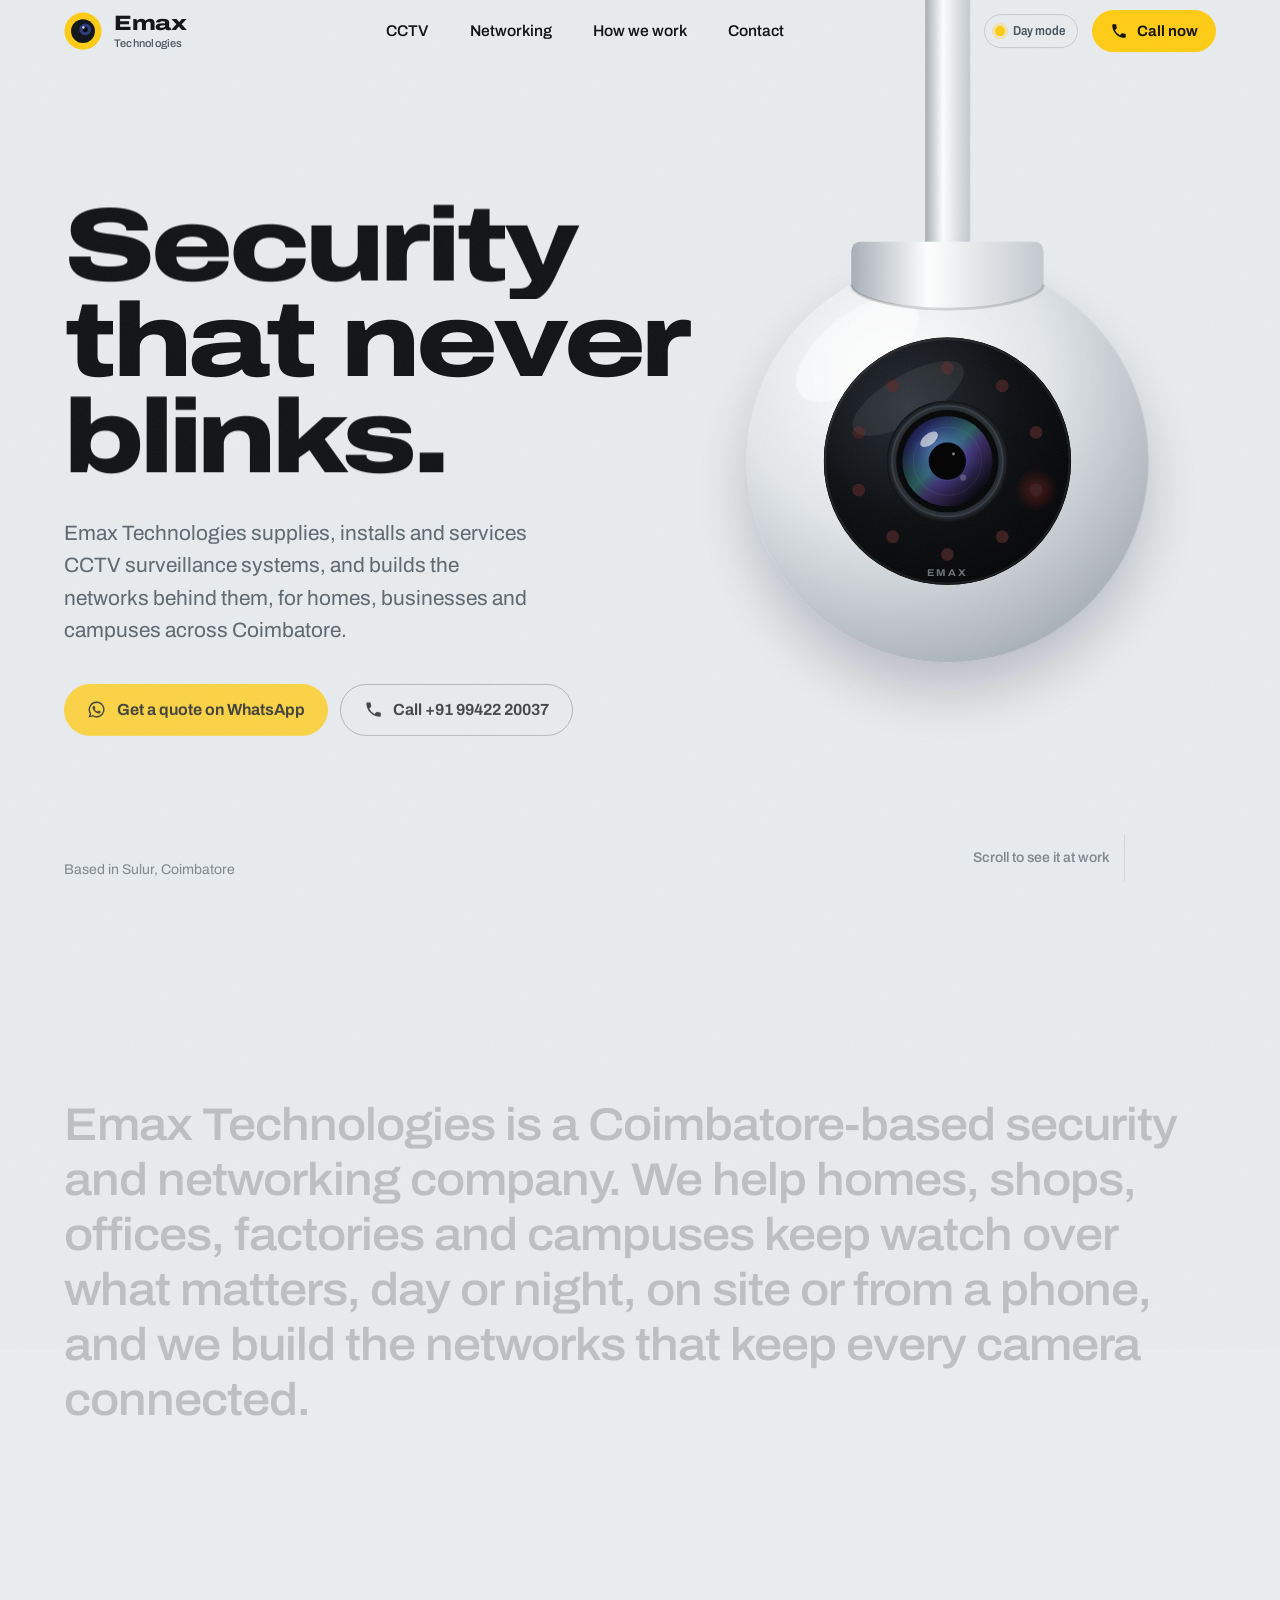
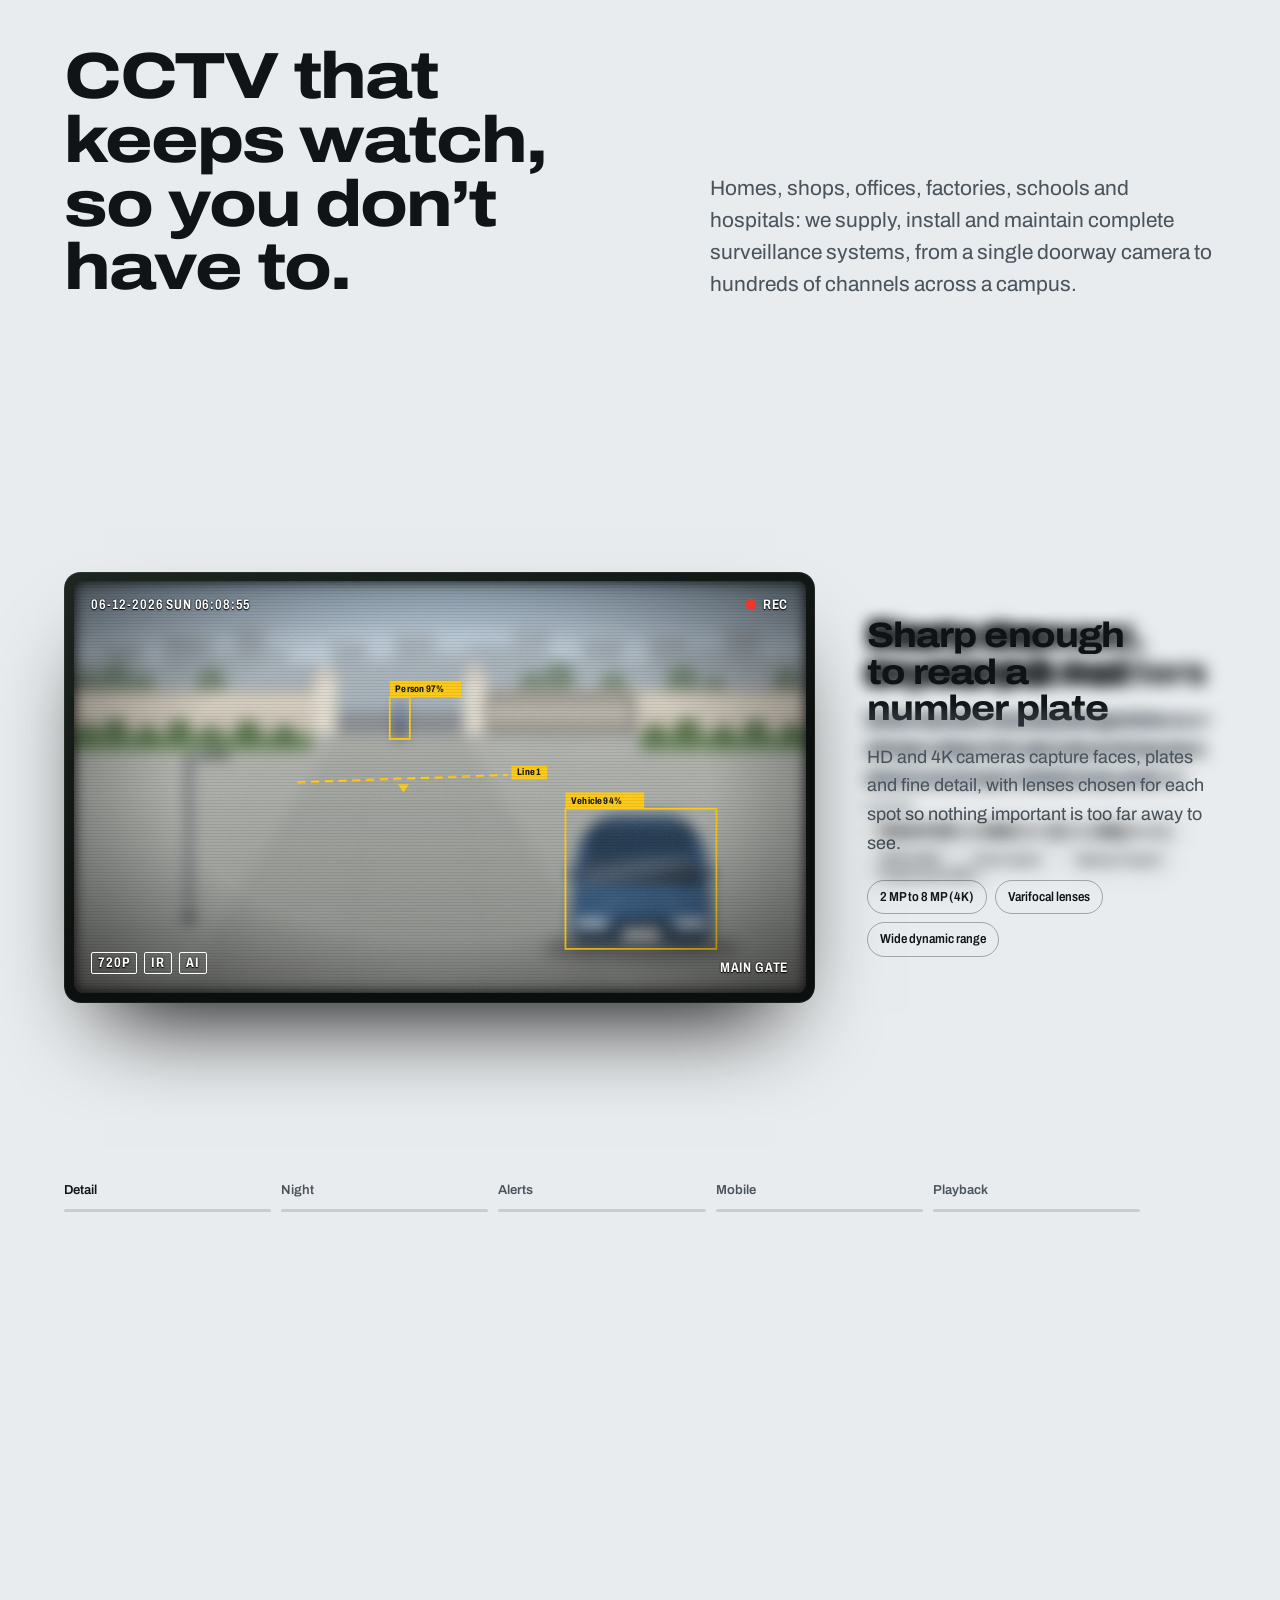
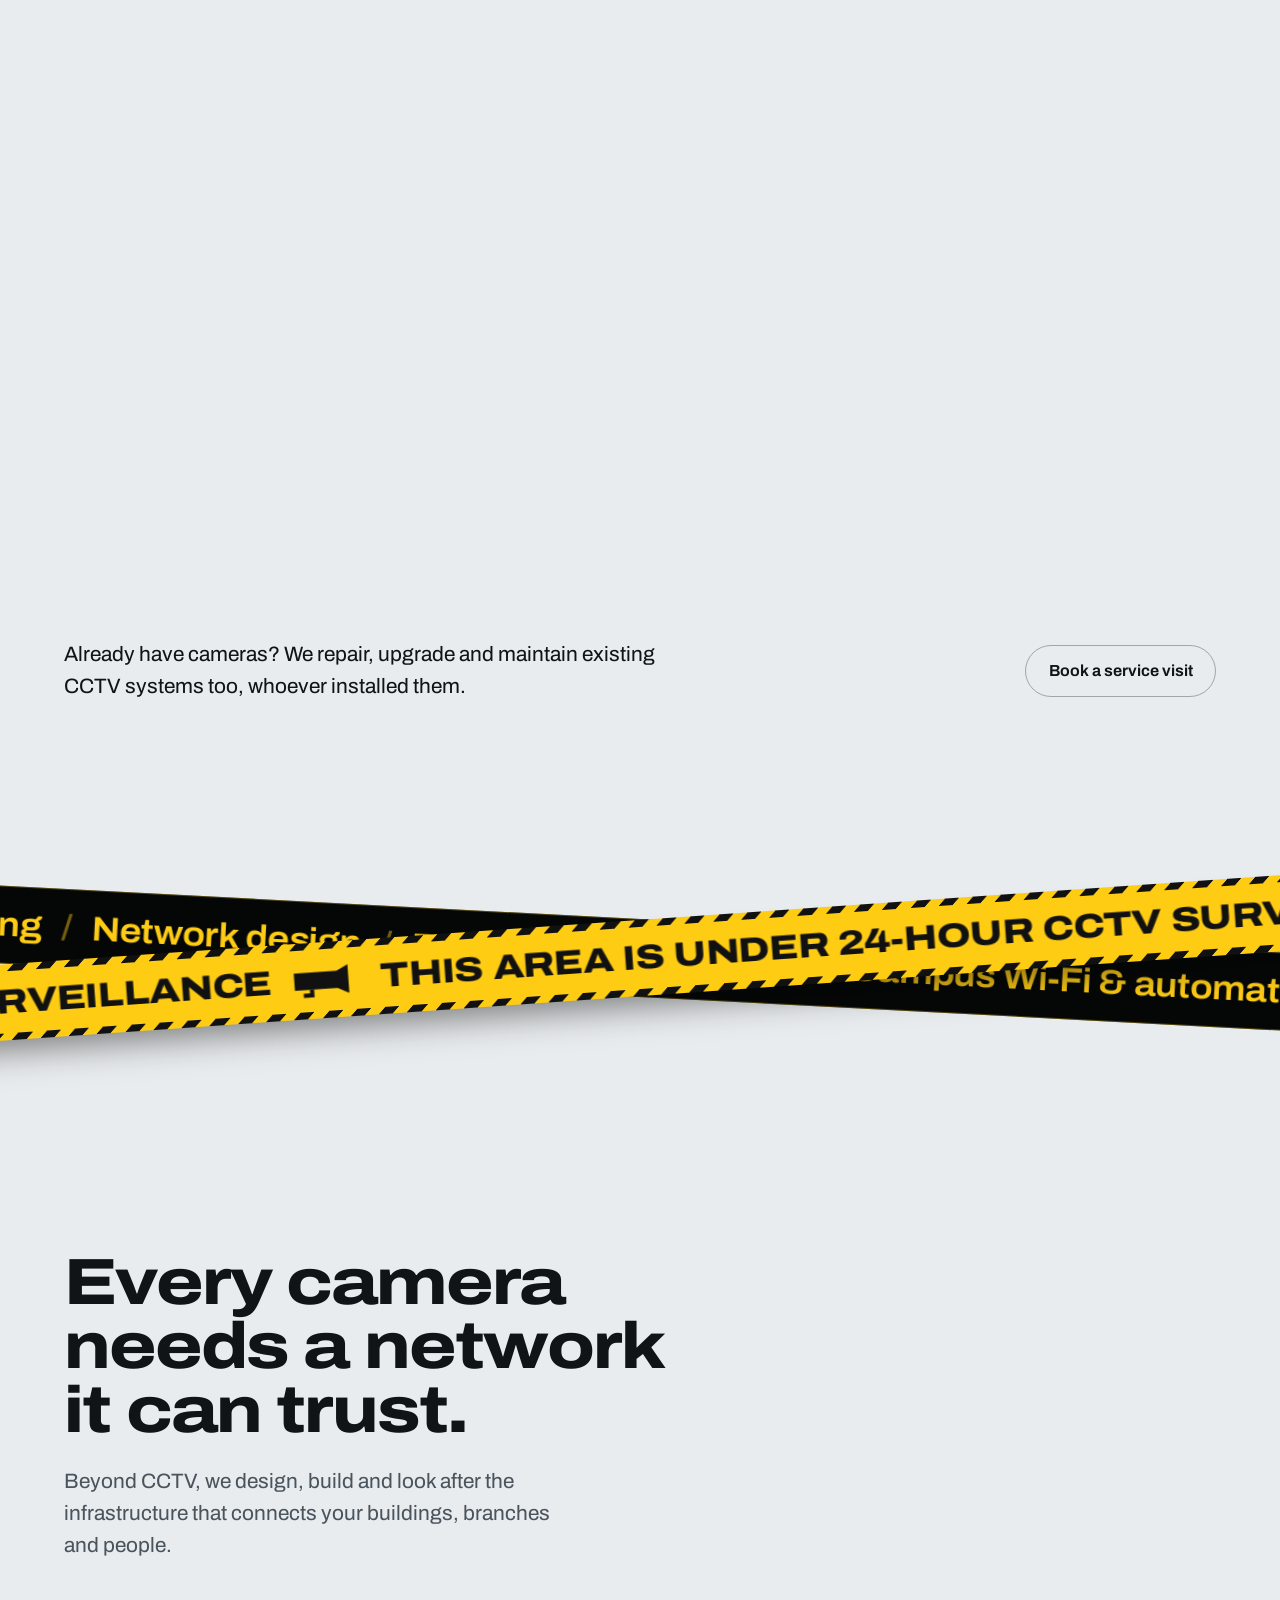
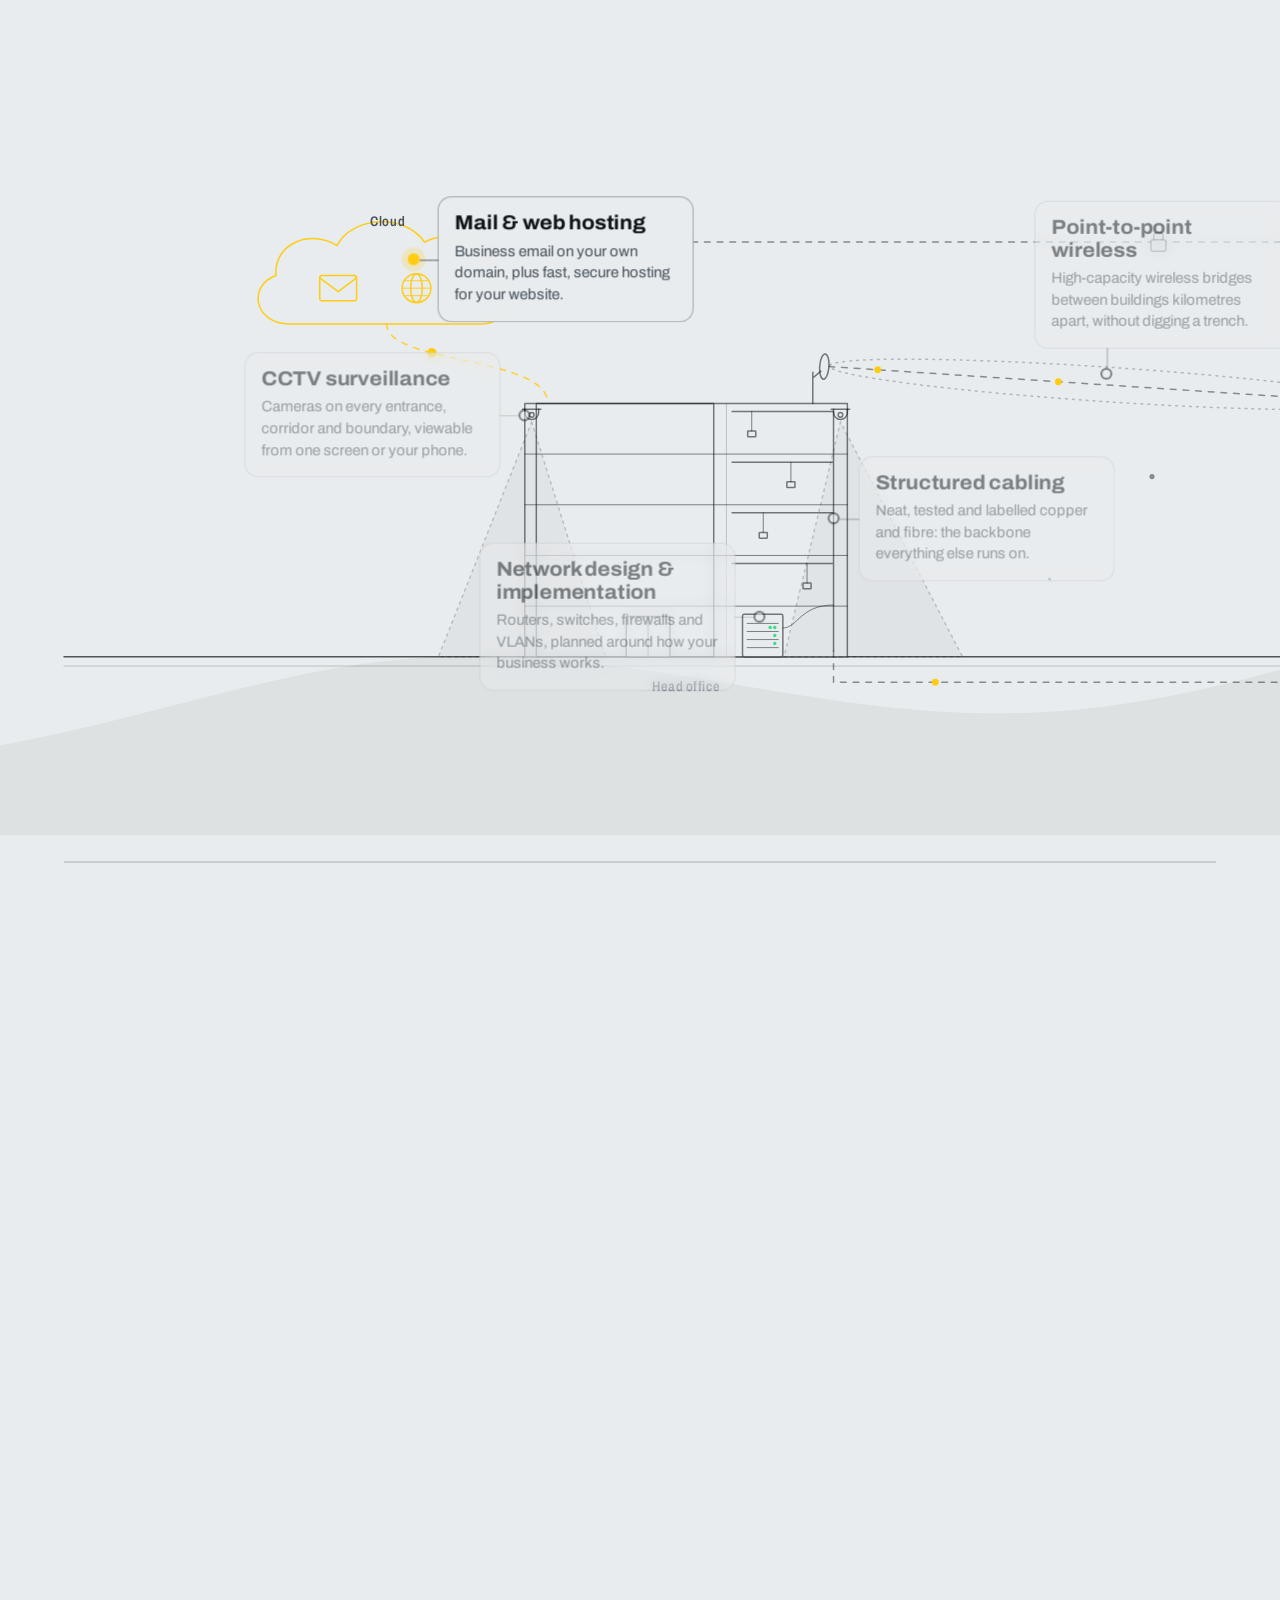
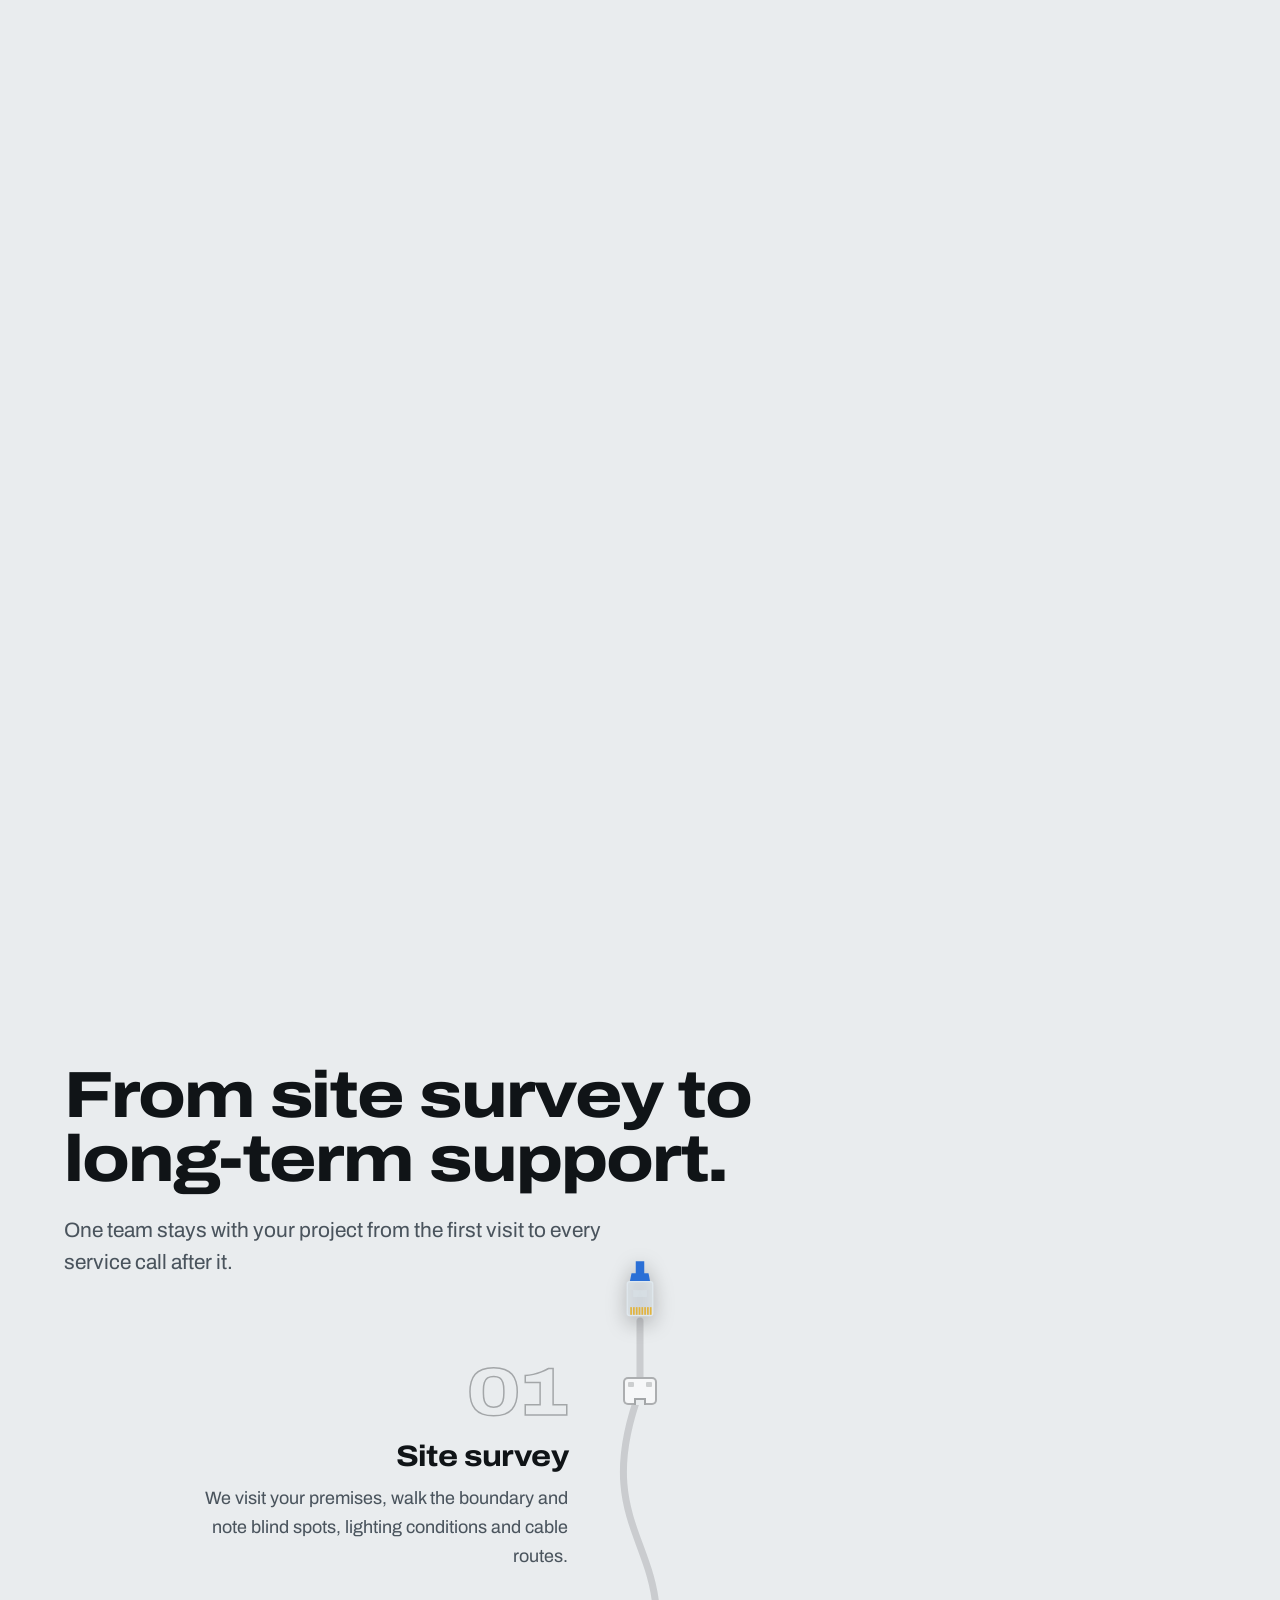
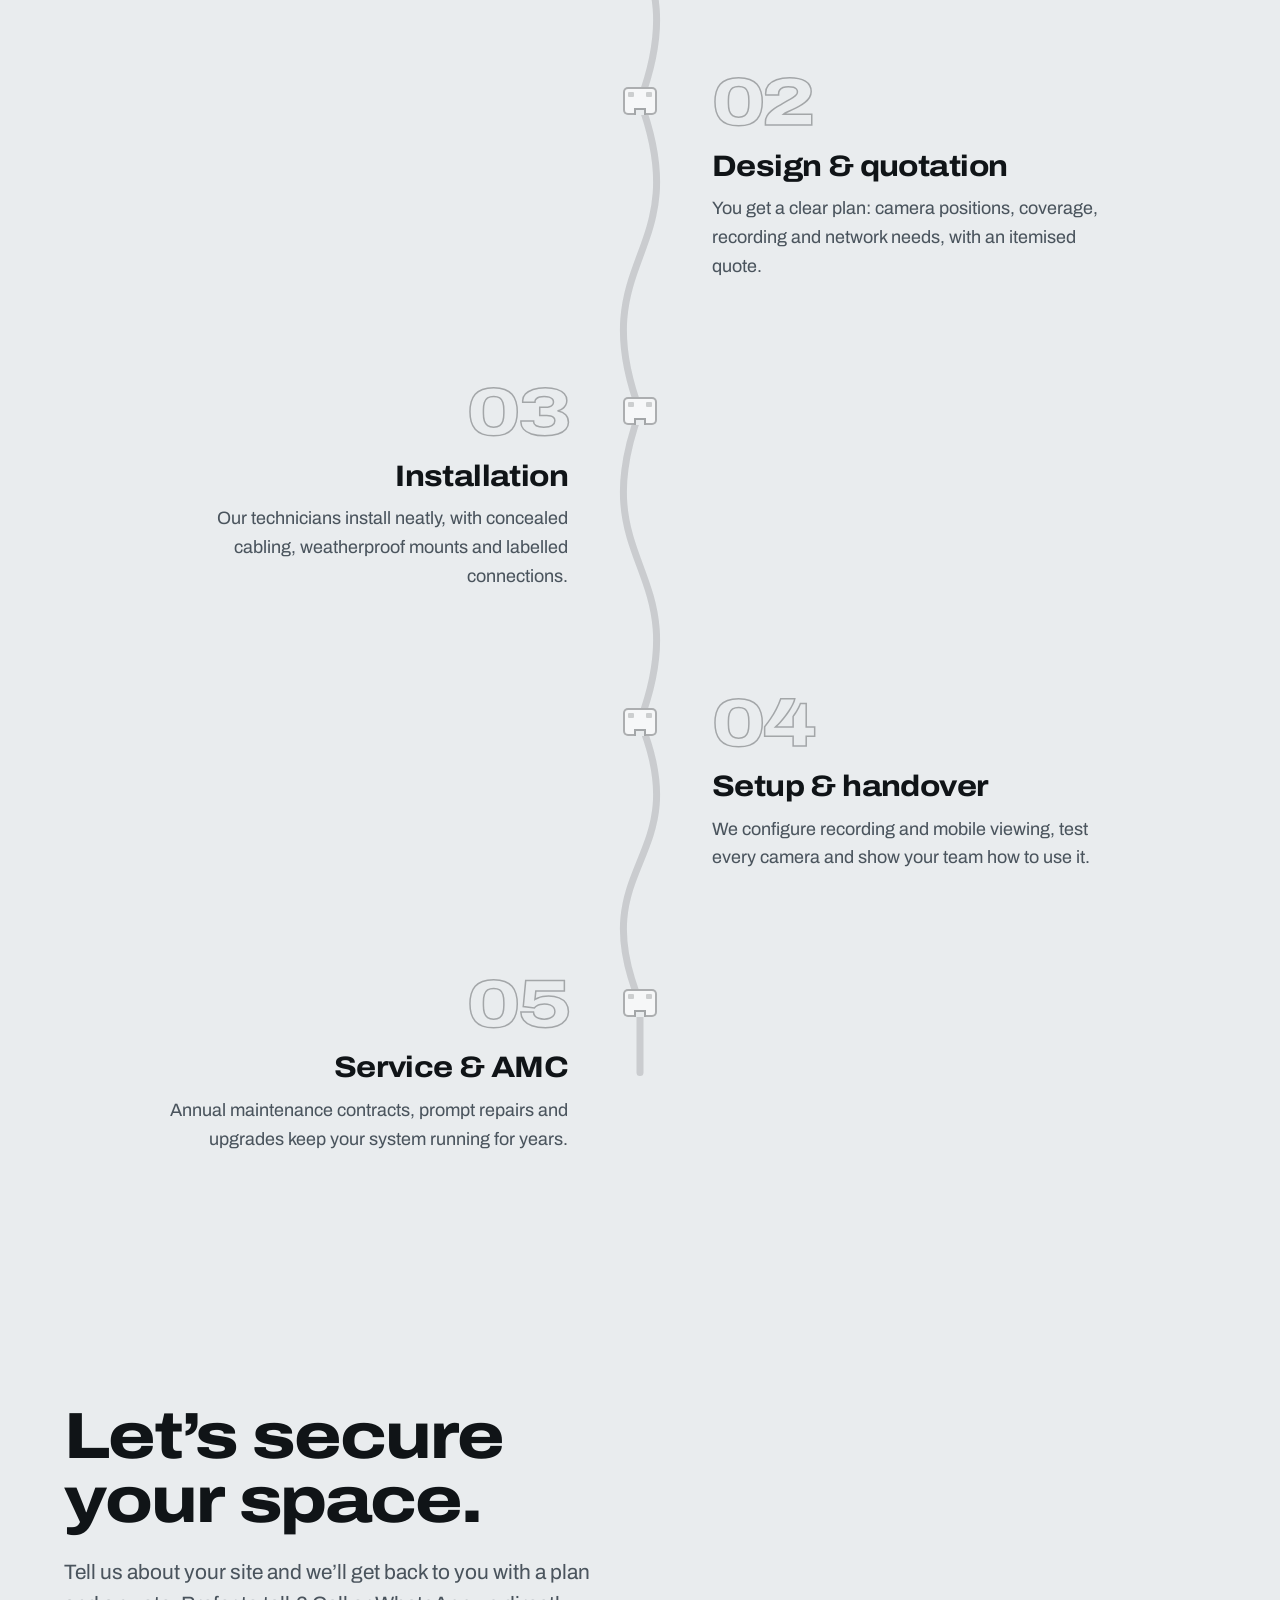
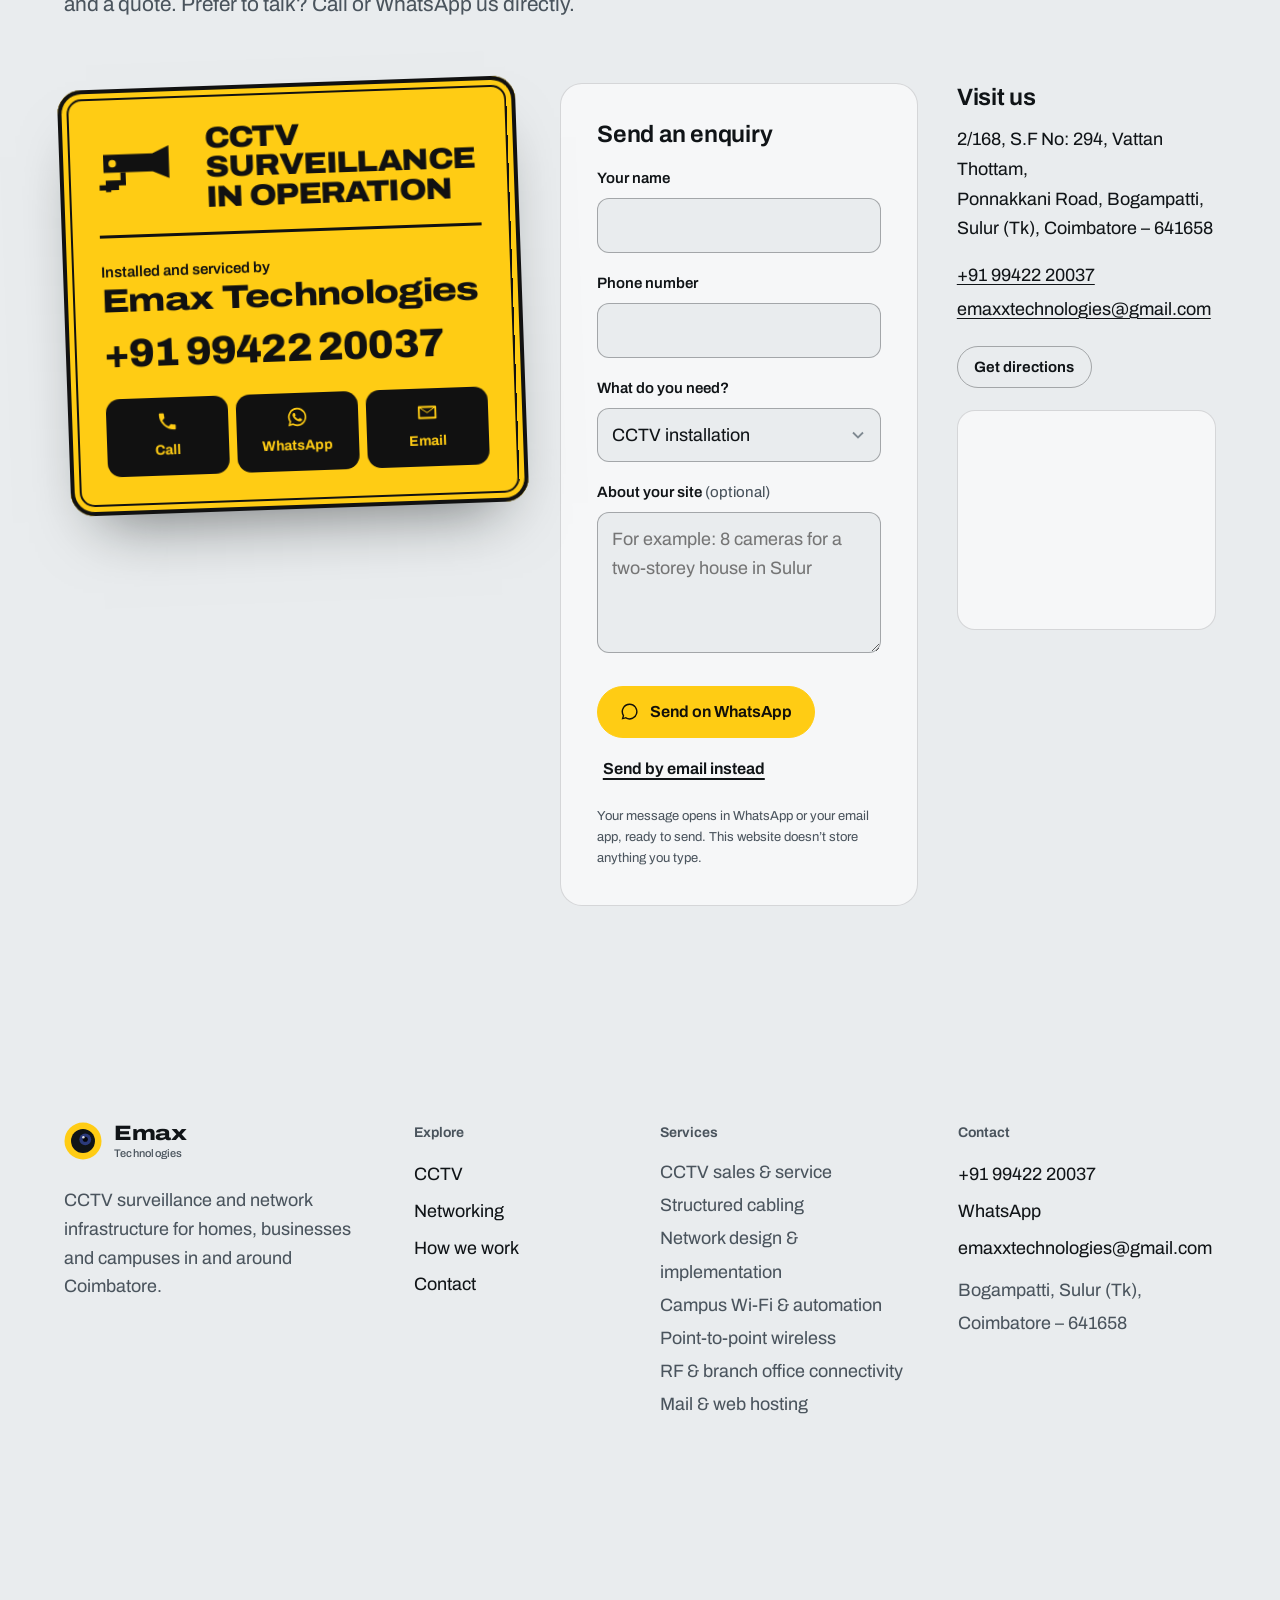
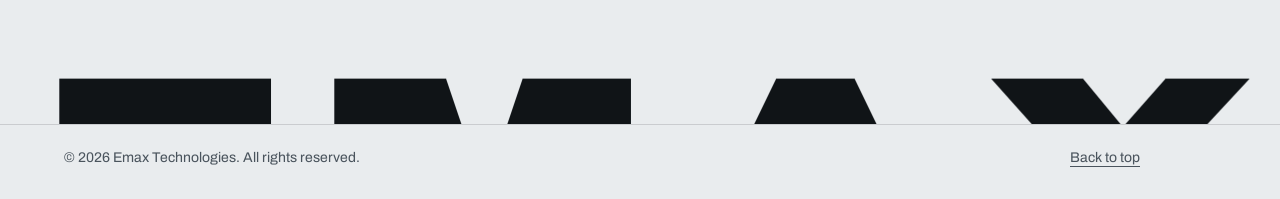
==== commit 2066ac16: "mail and location updated" ====
--- a/index.html
+++ b/index.html
@@ -31,7 +31,7 @@
     "name": "Emax Technologies",
     "description": "CCTV surveillance sales and service, structured cabling, network design and implementation, campus Wi-Fi and automation, point-to-point wireless, RF and branch office connectivity, and mail & web hosting in Coimbatore.",
     "telephone": "+91-99422-20037",
-    "email": "emaxtechnologiesxx@gmail.com",
+    "email": "emaxxtechnologies@gmail.com",
     "address": {
       "@type": "PostalAddress",
       "streetAddress": "2/168, S.F No: 294, Vattan Thottam, Ponnakkani Road, Bogampatti",
@@ -40,6 +40,12 @@
       "postalCode": "641658",
       "addressCountry": "IN"
     },
+    "geo": {
+      "@type": "GeoCoordinates",
+      "latitude": 10.895040,
+      "longitude": 77.115806
+    },
+    "hasMap": "https://maps.app.goo.gl/V7fBxJMXC3Uckq7D7",
     "areaServed": "Coimbatore",
     "knowsAbout": [
       "CCTV surveillance sales and service",
@@ -817,7 +823,7 @@
                 <svg class="ico" viewBox="0 0 24 24" aria-hidden="true"><path d="M12 2a10 10 0 0 0-8.6 15.1L2 22l5-1.3A10 10 0 1 0 12 2zm0 18.2a8.2 8.2 0 0 1-4.2-1.15l-.3-.18-3 .78.8-2.9-.2-.3A8.2 8.2 0 1 1 12 20.2zm4.5-6.1c-.25-.12-1.47-.72-1.7-.8-.23-.09-.4-.13-.56.12-.17.25-.65.8-.79.97-.15.17-.29.19-.54.06a6.7 6.7 0 0 1-3.32-2.9c-.25-.43.25-.4.72-1.33.08-.17.04-.31-.02-.43-.06-.13-.56-1.35-.77-1.85-.2-.48-.41-.42-.56-.42h-.48c-.17 0-.44.06-.67.31-.23.25-.88.86-.88 2.1s.9 2.43 1.02 2.6c.13.17 1.77 2.7 4.29 3.79 1.6.69 2.22.75 3.02.63.49-.07 1.47-.6 1.68-1.18.2-.58.2-1.08.15-1.18-.06-.11-.23-.17-.48-.29z"/></svg>
                 WhatsApp
               </a>
-              <a href="mailto:emaxtechnologiesxx@gmail.com?subject=Enquiry%20from%20website" data-lock="Email">
+              <a href="mailto:emaxxtechnologies@gmail.com?subject=Enquiry%20from%20website" data-lock="Email">
                 <svg class="ico" viewBox="0 0 24 24" aria-hidden="true"><path d="M3 5h18a1 1 0 0 1 1 1v12a1 1 0 0 1-1 1H3a1 1 0 0 1-1-1V6a1 1 0 0 1 1-1zm1 2.3V17h16V7.3l-8 5.6zM5.2 7 12 11.7 18.8 7z"/></svg>
                 Email
               </a>
@@ -875,11 +881,11 @@
           </address>
           <ul class="visit__lines">
             <li><a href="tel:+919942220037">+91&nbsp;99422&nbsp;20037</a></li>
-            <li><a href="mailto:emaxtechnologiesxx@gmail.com">emaxtechnologiesxx@gmail.com</a></li>
+            <li><a href="mailto:emaxxtechnologies@gmail.com">emaxxtechnologies@gmail.com</a></li>
           </ul>
-          <a class="btn btn--ghost btn--sm" href="https://www.google.com/maps/search/?api=1&amp;query=2%2F168%20Vattan%20Thottam%2C%20Ponnakkani%20Road%2C%20Bogampatti%2C%20Sulur%2C%20Coimbatore%20641658" target="_blank" rel="noopener" data-lock="Map">Get directions</a>
+          <a class="btn btn--ghost btn--sm" href="https://www.google.com/maps/dir/?api=1&amp;destination=10.895040%2C77.115806" target="_blank" rel="noopener" data-lock="Map">Get directions</a>
           <div class="map">
-            <iframe title="Map of Bogampatti, Sulur, Coimbatore" src="https://maps.google.com/maps?q=Bogampatti%2C%20Sulur%2C%20Coimbatore%2C%20Tamil%20Nadu%20641658&amp;t=m&amp;z=13&amp;output=embed" loading="lazy" referrerpolicy="no-referrer-when-downgrade"></iframe>
+            <iframe title="Map showing the Emax Technologies office in Bogampatti, Sulur" src="https://maps.google.com/maps?q=10.895040%2C77.115806&amp;t=m&amp;z=14&amp;output=embed" loading="lazy" referrerpolicy="no-referrer-when-downgrade"></iframe>
           </div>
         </div>
       </div>
@@ -916,7 +922,7 @@
         <h3>Contact</h3>
         <a href="tel:+919942220037">+91&nbsp;99422&nbsp;20037</a>
         <a href="https://wa.me/919942220037" target="_blank" rel="noopener">WhatsApp</a>
-        <a href="mailto:emaxtechnologiesxx@gmail.com">emaxtechnologiesxx@gmail.com</a>
+        <a href="mailto:emaxxtechnologies@gmail.com">emaxxtechnologies@gmail.com</a>
         <p>Bogampatti, Sulur (Tk),<br>Coimbatore – 641658</p>
       </div>
     </div>
